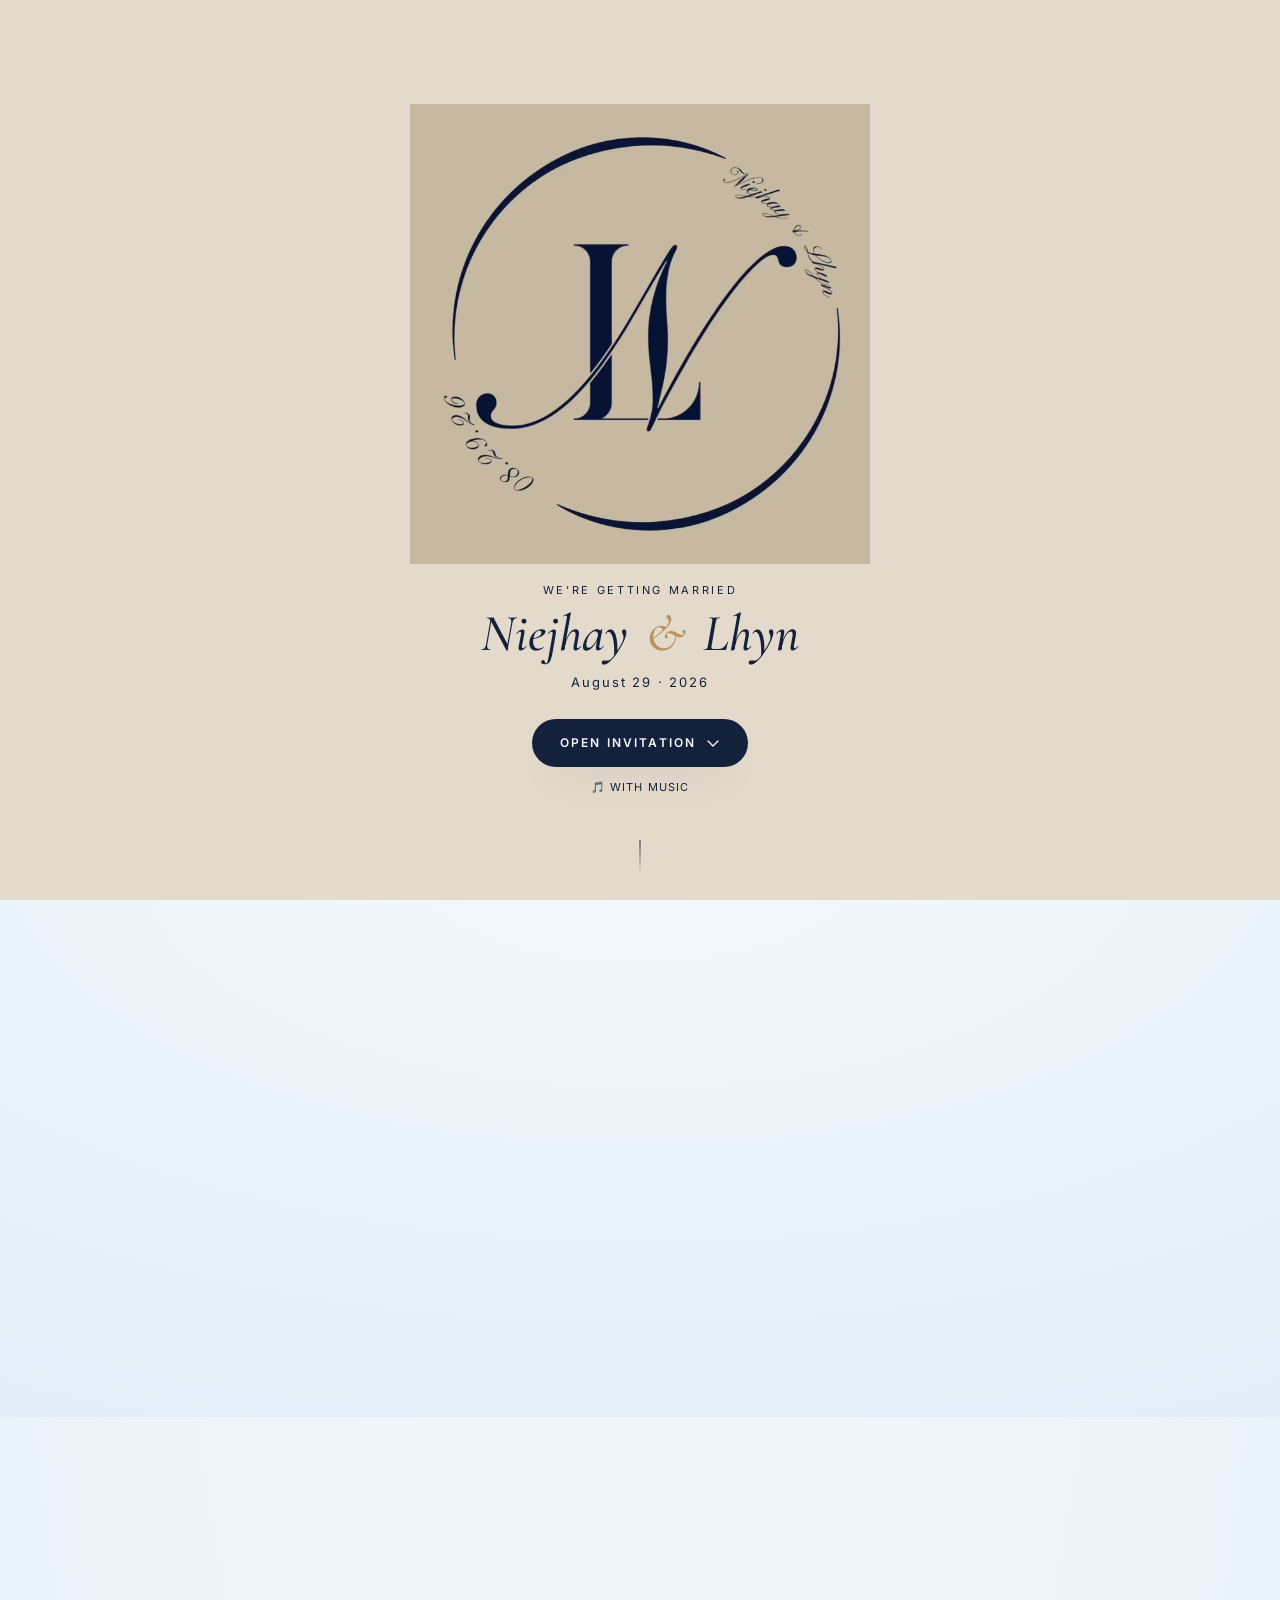
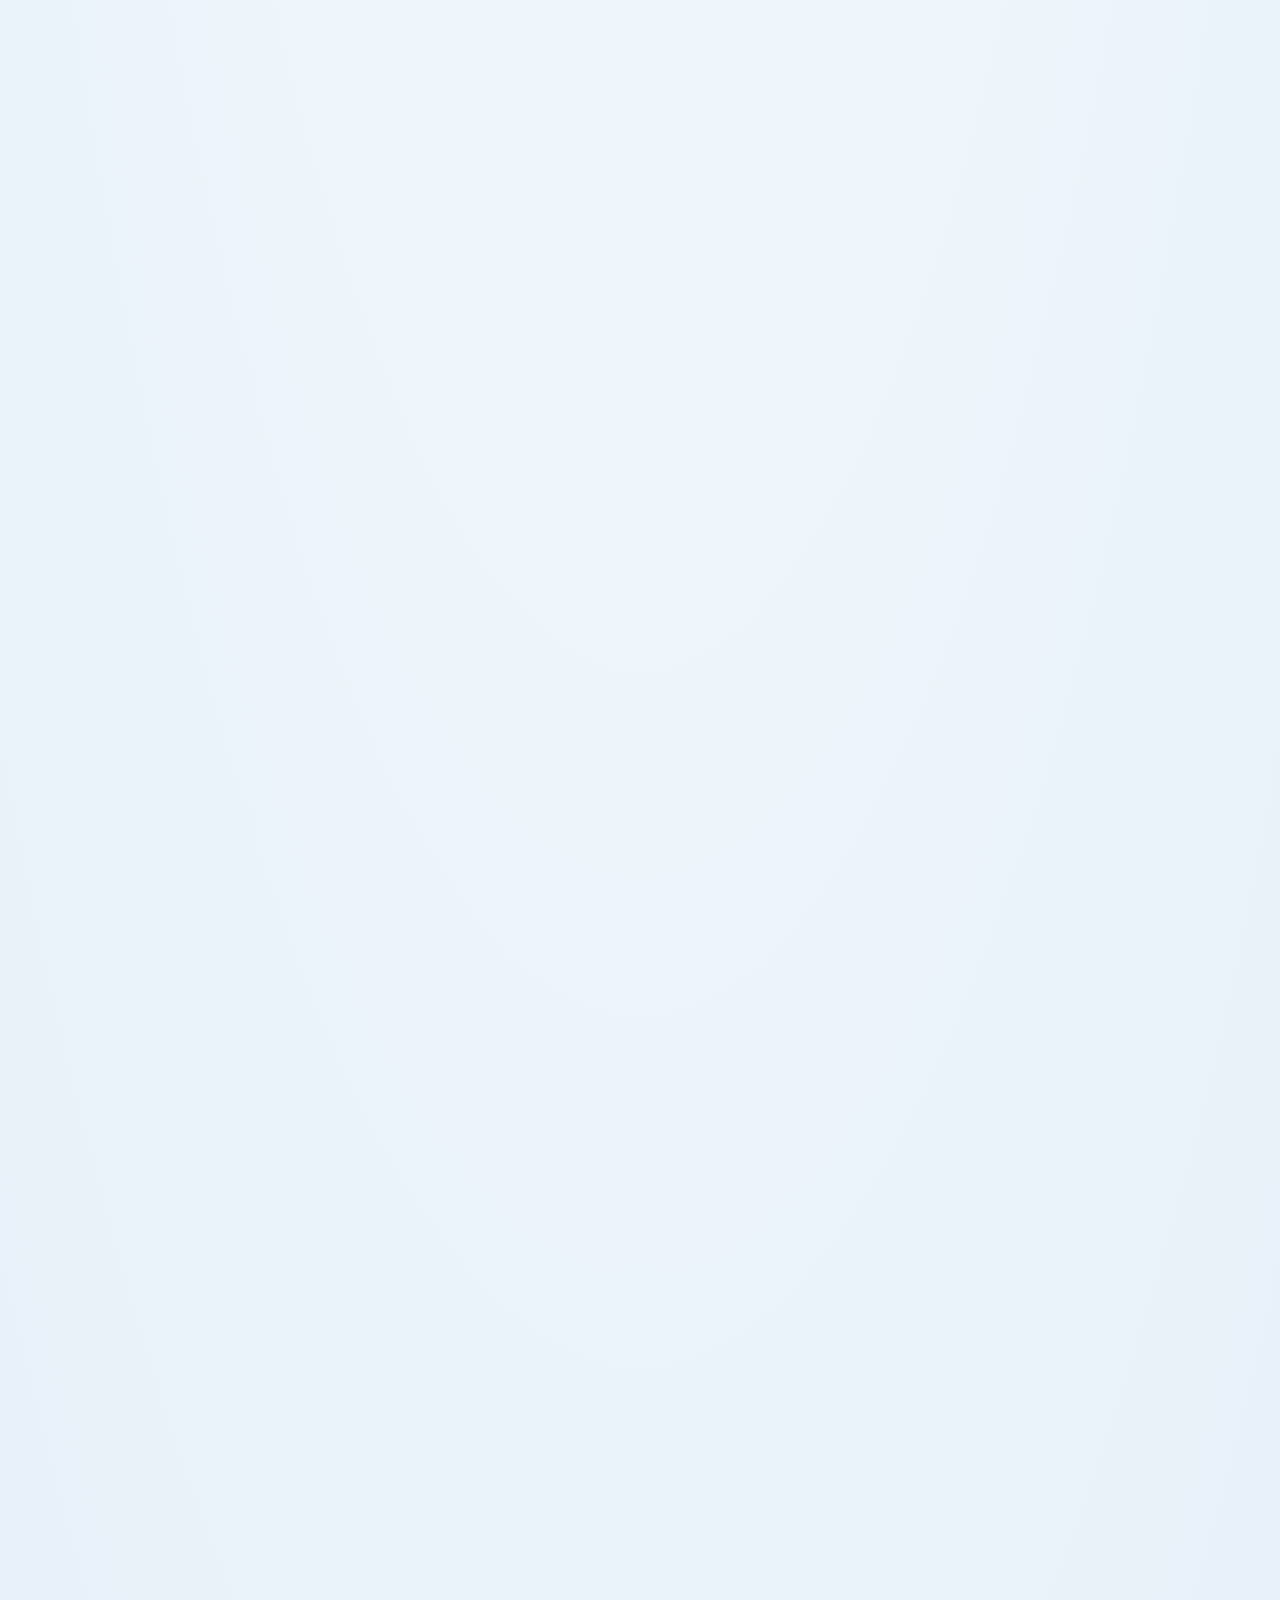
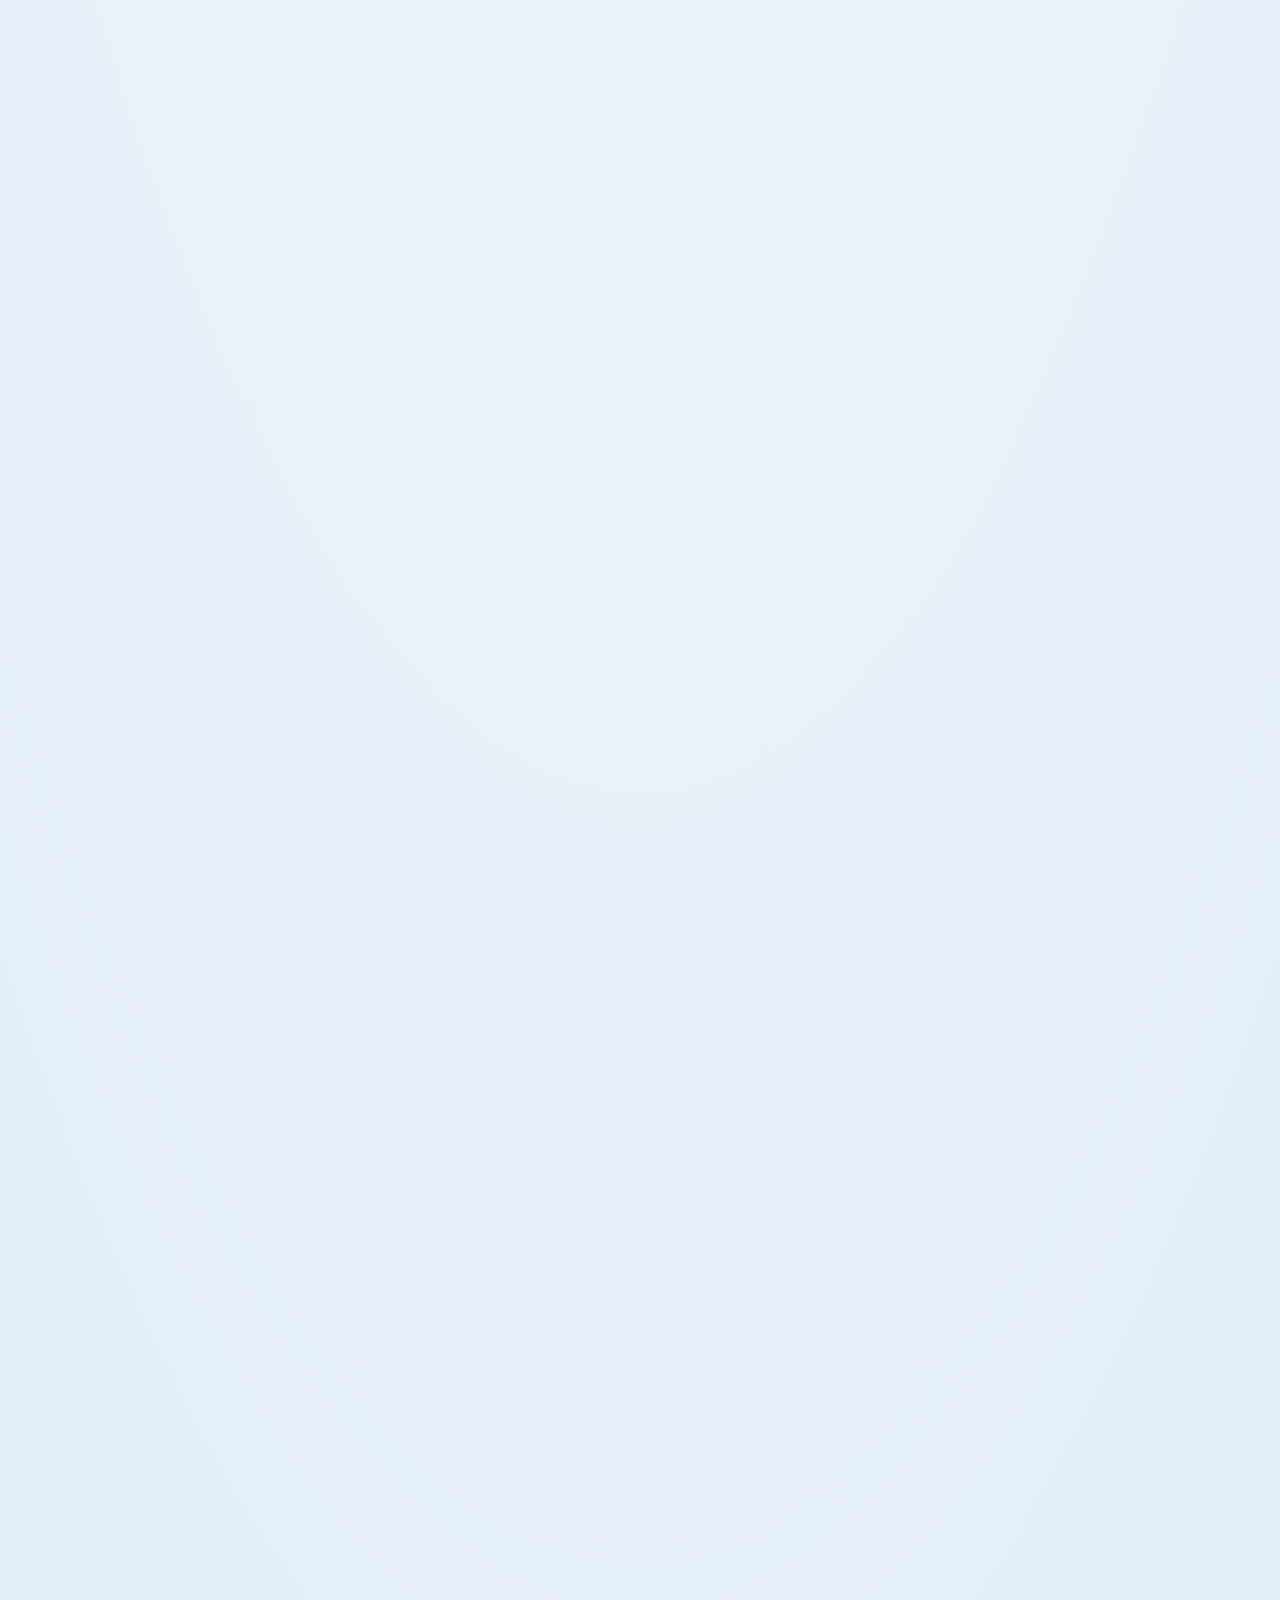
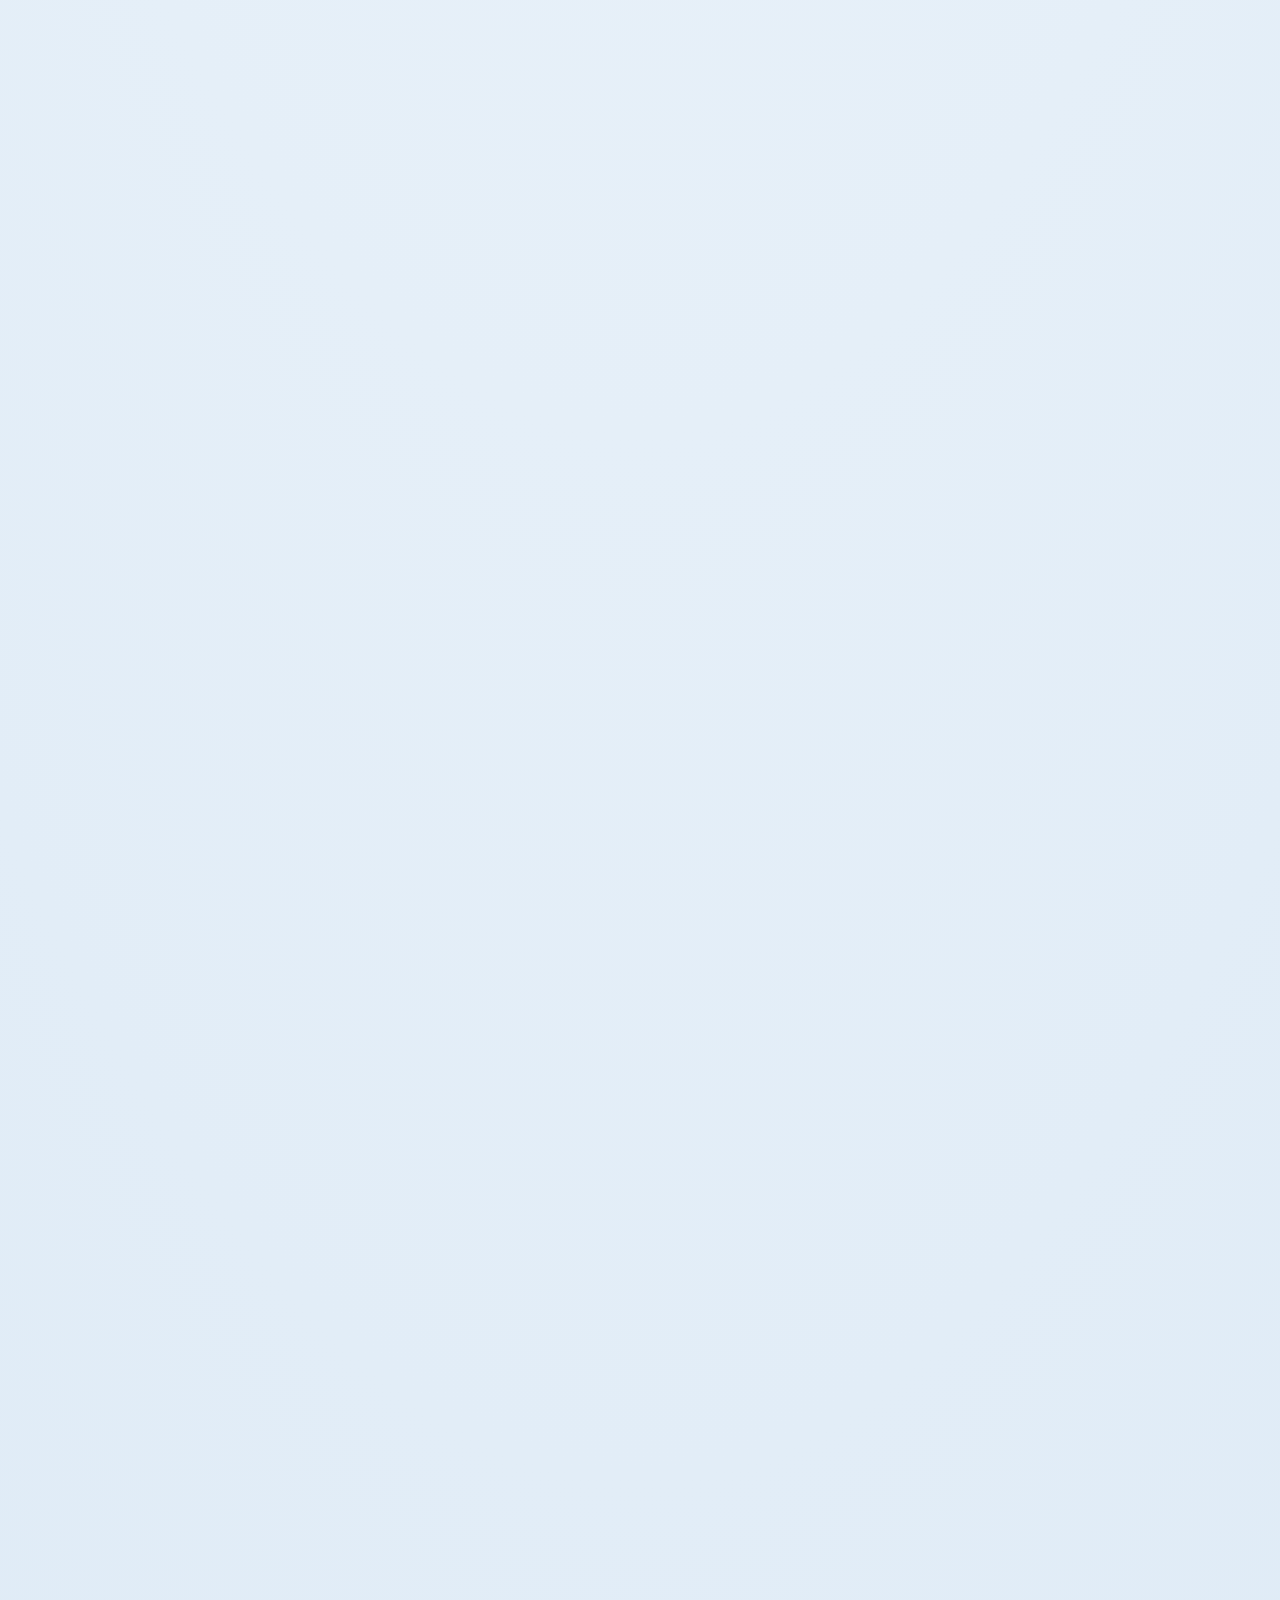
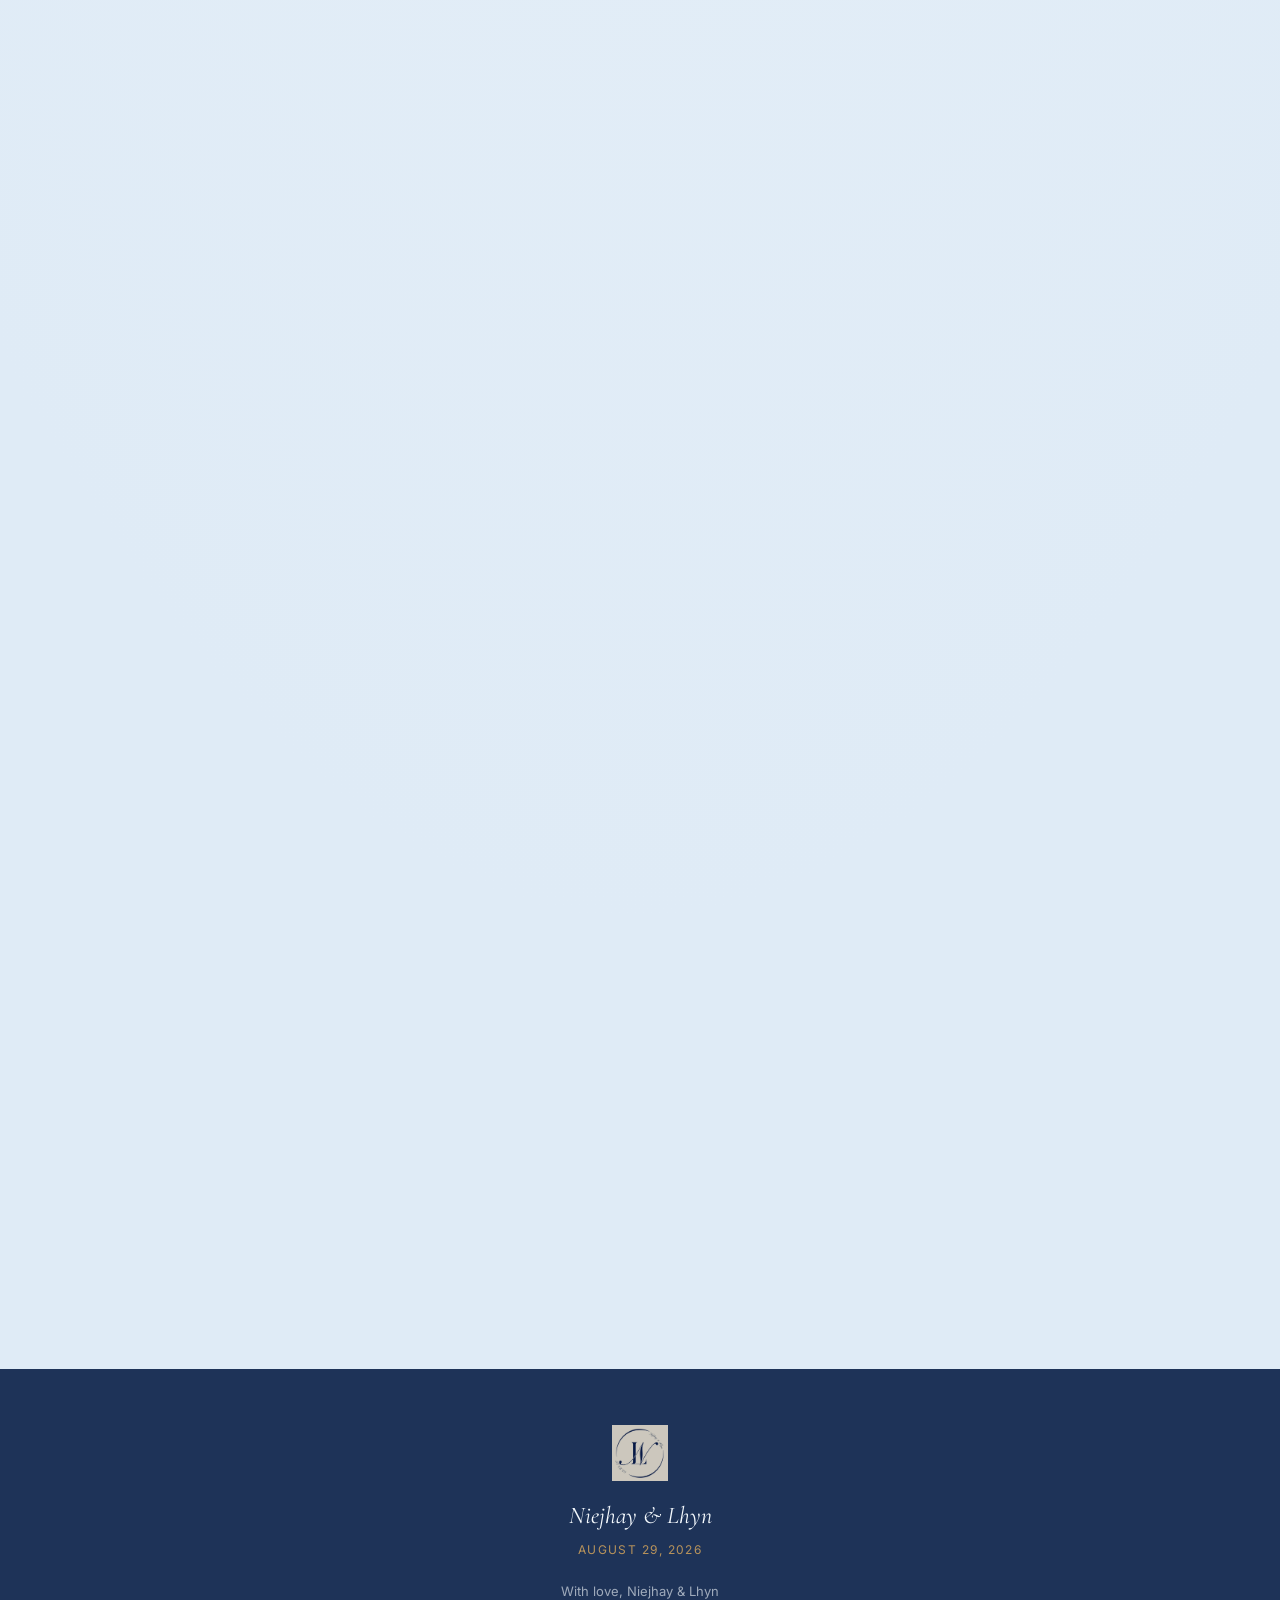
==== index.html @ d6207dbd "Update index.html" ====
<!DOCTYPE html>
<html lang="en">
<head>
<meta charset="UTF-8">
<meta name="viewport" content="width=device-width, initial-scale=1.0, viewport-fit=cover">
<title>Niejhay &amp; Lhyn | Wedding Invitation</title>
<meta name="description" content="Join Niejhay & Lhyn as they celebrate their wedding on August 29, 2026.">

<!-- Open Graph -->
<meta property="og:title" content="Niejhay & Lhyn | Wedding Invitation">
<meta property="og:description" content="Join Niejhay & Lhyn as they celebrate their wedding on August 29, 2026.">
<meta property="og:type" content="website">
<meta property="og:image" content="assets/couple-photo.jpg">
<meta name="theme-color" content="#14213D">

<link rel="preconnect" href="https://fonts.googleapis.com">
<link rel="preconnect" href="https://fonts.gstatic.com" crossorigin>
<link href="https://fonts.googleapis.com/css2?family=Cormorant+Garamond:ital,wght@0,400;0,500;0,600;1,400;1,500&family=Inter:wght@400;500;600&display=swap" rel="stylesheet">

<link rel="stylesheet" href="style.css">
</head>
<body>

<!-- ===================== SKIP LINK ===================== -->
<a class="skip-link" href="#invitation">Skip to invitation</a>

<!-- ===================== SCREEN 1 — CINEMATIC OPENING ===================== -->
<section id="opening" class="opening" aria-label="Wedding invitation opening">
  <div class="opening__stage">
    <video
      class="opening__video"
      autoplay
      muted
      loop
      playsinline
      preload="metadata"
      poster="assets/poster.jpg"
      aria-hidden="true">
      <source src="assets/wedding-video.mp4" type="video/mp4">
    </video>
  </div>

  <div class="opening__overlay">
    <p class="opening__eyebrow reveal-1">We're Getting Married</p>
    <h1 class="opening__names reveal-2">Niejhay <span class="amp">&amp;</span> Lhyn</h1>
    <p class="opening__date reveal-3">August 29 · 2026</p>

    <button id="openBtn" class="opening__btn" type="button">
      <span>Open Invitation</span>
      <svg width="14" height="14" viewBox="0 0 14 14" fill="none" aria-hidden="true"><path d="M2 5L7 10L12 5" stroke="currentColor" stroke-width="1.4" stroke-linecap="round" stroke-linejoin="round"/></svg>
    </button>
    <p class="opening__sound-note">🎵 with music</p>
  </div>

  <div class="opening__hint" aria-hidden="true">
    <span></span>
  </div>
</section>

<!-- ===================== BACKGROUND MUSIC ===================== -->
<audio id="bgMusic" loop preload="none">
  <source src="assets/background-music.mp3" type="audio/mpeg">
</audio>

<!-- ===================== MOBILE NAV ===================== -->
<header class="site-nav" id="siteNav">
  <a href="#top" class="site-nav__brand">
    <img src="assets/monogram.png" alt="" width="28" height="28">
    <span>N&nbsp;&amp;&nbsp;L</span>
  </a>

  <div class="site-nav__right">
    <button id="musicToggle" class="site-nav__music" type="button" aria-pressed="false" aria-label="Play background music">
      <svg class="icon-music-on" width="18" height="18" viewBox="0 0 24 24" fill="none" aria-hidden="true"><path d="M9 18V5l12-2v13" stroke="currentColor" stroke-width="1.6" stroke-linecap="round" stroke-linejoin="round"/><circle cx="6" cy="18" r="3" stroke="currentColor" stroke-width="1.6"/><circle cx="18" cy="16" r="3" stroke="currentColor" stroke-width="1.6"/></svg>
      <svg class="icon-music-off" width="18" height="18" viewBox="0 0 24 24" fill="none" aria-hidden="true"><path d="M9 18V5l12-2v13" stroke="currentColor" stroke-width="1.6" stroke-linecap="round" stroke-linejoin="round"/><circle cx="6" cy="18" r="3" stroke="currentColor" stroke-width="1.6"/><circle cx="18" cy="16" r="3" stroke="currentColor" stroke-width="1.6"/><line x1="3" y1="3" x2="21" y2="21" stroke="currentColor" stroke-width="1.6" stroke-linecap="round"/></svg>
    </button>

    <button id="menuBtn" class="site-nav__toggle" aria-expanded="false" aria-controls="navMenu" aria-label="Open menu">
      <span></span><span></span><span></span>
    </button>
  </div>

  <nav id="navMenu" class="site-nav__menu">
    <a href="#invitation" data-nav>Home</a>
    <a href="#story" data-nav>Our Story</a>
    <a href="#day" data-nav>The Day</a>
    <a href="#dresscode" data-nav>Attire</a>
    <a href="#gifts" data-nav>Gifts</a>
    <a href="#rsvp" data-nav>RSVP</a>
  </nav>
</header>
<div id="navScrim" class="site-nav__scrim"></div>

<main id="top">

  <!-- ===================== SCREEN 2 — INVITATION HERO ===================== -->
  <section id="invitation" class="invite">
    <div class="invite__inner reveal-on-scroll">

      <div class="invite__parents">
        <p class="invite__parents-label">With the blessing of our parents</p>
        <p class="invite__parents-names">Mr. Leonardo B. Lintag &amp; Mrs. Carmelita A. Lintag</p>
        <p class="invite__parents-names">Mr. Oscar P. Manalansan ✞ &amp; Mrs. Florencia C. Manalansan</p>
      </div>

      <div class="invite__line" style="margin-top: 40px;"> We joyfully invite you to celebrate our wedding </div>

      <div class="arc-divider" aria-hidden="true">
        <svg viewBox="0 0 200 40" preserveAspectRatio="none"><path d="M0 2 C 50 40, 150 40, 200 2" /></svg>
      </div>

      <p class="invite__date">August 29, 2026</p>
      <p class="invite__time">9:00 in the morning</p>
    </div>
  </section>

  <!-- ===================== SCREEN 3 — COUPLE PHOTO ===================== -->
  <section class="photo-section reveal-on-scroll">
    <figure class="photo-frame">
      <img src="assets/couple-photo.jpg" alt="Niejhay and Lhyn, the bride and groom, smiling together" loading="eager" width="1024" height="1025">
    </figure>
  </section>

  <!-- ===================== SCREEN 4 — COUNTDOWN ===================== -->
  <section class="countdown reveal-on-scroll" aria-label="Countdown to the wedding">
    <p class="eyebrow eyebrow--light">Counting Down to Forever</p>
    <div id="countdown" class="countdown__grid">
      <div class="countdown__cell"><span id="cd-days">00</span><small>Days</small></div>
      <div class="countdown__cell"><span id="cd-hours">00</span><small>Hours</small></div>
      <div class="countdown__cell"><span id="cd-mins">00</span><small>Minutes</small></div>
      <div class="countdown__cell"><span id="cd-secs">00</span><small>Seconds</small></div>
    </div>
    <p id="cd-today" class="countdown__today" hidden>Today is the day!</p>
  </section>

  <!-- ===================== THE DAY ===================== -->
  <section id="day" class="day reveal-on-scroll">
    <p class="eyebrow">The Day</p>
    <h2 class="section-title">Where to Be</h2>

    <div class="day__cards">
      <article class="day__card">
        <span class="day__tag">Wedding Ceremony</span>
        <p class="day__time">9 O'clock in the morning</p>
        <h3>Minor Basilica and Shrine Parish of Our Lady of the Rosary of Orani</h3>
        <p class="day__place">Orani, Bataan, Philippines</p>
        <a class="btn btn--outline" href="https://www.google.com/maps/search/?api=1&query=Minor+Basilica+and+Shrine+Parish+of+Our+Lady+of+the+Rosary+of+Orani%2C+Orani%2C+Bataan%2C+Philippines" target="_blank" rel="noopener">
          Get Directions
        </a>
      </article>

      <div class="day__connector" aria-hidden="true"><span></span></div>

      <article class="day__card">
        <span class="day__tag">Reception</span>
        <p class="day__time">Following the Ceremony</p>
        <h3>Coastal Grove Clubhouse</h3>
        <p class="day__place">Kaparangan, Orani, Bataan, Philippines</p>
        <a class="btn btn--outline" href="https://www.google.com/maps/search/?api=1&query=Clubhouse+Coastal+Grove%2C+Kaparangan%2C+Orani%2C+Bataan%2C+Philippines" target="_blank" rel="noopener">
          Get Directions
        </a>
      </article>
    </div>
  </section>

  <!-- ===================== SNAP & SHARE ===================== -->
  <section id="snapshare" class="snapshare reveal-on-scroll">
    <p class="eyebrow">Snap &amp; Share</p>
    <h2 class="section-title">Capture the Moment</h2>
    <p class="snapshare__note">Got a great shot of the celebration? Upload it straight to our shared gallery, or share it on your own feed — just tag it so we can find it too.</p>

    <p class="snapshare__hashtag">
      <span id="weddingHashtag">#NIEJHAYfoundhismamahaLHYN</span>
      <button type="button" id="copyHashtagBtn" class="btn btn--outline-dark btn--small">Copy</button>
    </p>

    <div class="snapshare__box" data-endpoint="https://script.google.com/macros/s/AKfycby-TQHyM-8qvkkJQVbPpMEMi5qSR6QJcga-lsAqC12jmJh33FX3-Oh2INZt3fzkDX3a/exec">
      <input type="file" id="snapFile" name="snapFile" accept="image/*" multiple hidden>
      <label for="snapFile" class="btn btn--outline-dark snapshare__pick">Take or Choose Photos</label>

      <div id="snapPreviewWrap" class="snapshare__preview-grid" hidden></div>

      </div class="snapshare__actions">
        <button type="button" id="snapUploadBtn" class="btn btn--gold" disabled>Upload to Our Gallery</button>
        <button type="button" id="snapShareBtn" class="btn btn--outline-dark" disabled>Share to Facebook / Instagram</button>
      </div>

      <p id="snapStatus" class="snapshare__status" role="status" aria-live="polite"></p>
      <p class="snapshare__fineprint">You can select several photos at once. Sharing opens your phone's share menu so you can post directly to Instagram, Facebook, or Messages with our hashtag pre-filled.</p>
    </div>
  </section>


  <!-- ===================== OUR STORY ===================== -->
  <section id="story" class="story reveal-on-scroll">
    <p class="eyebrow">Our Story</p>
    <h2 class="section-title">A Love Story</h2>

    <div class="story__list">
      <div class="story__item">
        <h3>Where It All Began</h3>
        <p>This story sparked from one typical, "Hello, Ma'am" in 2022 which slowly flourished into a long distance friendship until the onset of Brigada Eskwela 2023 when he asked, "Ano bang kailangan mo sa classroom?"</p>
        <p>That simple one liner unfolded a love story that thrived across miles between Niejhay and Lhyn, which led to this very special celebration of two different individuals, finding their way to becoming one.</p>
      </div>
      <div class="story__item">
        <h3>The Journey</h3>
        <p>Being miles apart from each other, Niejhay and Lhyn proved the saying "Absence makes the heart grow fonder" as they faced the days that turned into years without being physically together.</p>
        <p>Instead of holding each other's hand, they held onto phones that kept their hearts connected. They celebrated milestones, birthdays, and anniversaries through screens, comforted each other through calls, and shared their dreams through late-night conversations.</p>
        <p>There were days when distance felt heavier than usual, yet they found ways to make it feel a little smaller. Niejhay and Lhyn's love was built not on the convenience of being together, but on patience, faith, trust, understanding, and commitment to stay in love across the miles.</p>
      </div>
      <div class="story__item">
        <h3>Forever Starts Here</h3>
        <p>And after years of waiting, their journey now leads to the moment when "I miss you" turns to "I do."</p>
      </div>
    </div>
  </section>

  <!-- ===================== ENTOURAGE ===================== -->
  <section id="entourage" class="entourage reveal-on-scroll">
    <p class="eyebrow">Lintag – Manalansan Nuptials</p>
    <h2 class="section-title">Our Entourage</h2>

    <details class="entourage__details">
      <summary>View the full entourage</summary>

      <div class="entourage__cards">
        <img src="assets/entourage-1.jpg" alt="Entourage list, page 1: Officiating Priest, Principal Sponsors, Best Man, and Maid of Honor" loading="lazy" width="1429" height="2000">
        <img src="assets/entourage-2.jpg" alt="Entourage list, page 2: Secondary Sponsors, Groomsmen and Bridesmaid, Flower Girls, Ring/Coin/Bible Bearer, and Banner Bearers" loading="lazy" width="1429" height="2000">
      </div>
    </details>
  </section>

  <!-- ===================== GALLERY ===================== -->
  <section id="gallery" class="gallery reveal-on-scroll">
    <p class="eyebrow">Moments We Cherish</p>
    <h2 class="section-title">A Glimpse of Us</h2>
    <div id="galleryGrid" class="gallery__grid"></div>
  </section>

    <!-- ===================== DRESS CODE ===================== -->
  <section id="dresscode" class="dresscode reveal-on-scroll">
    <p class="eyebrow eyebrow--light">Attire</p>
    <h2 class="section-title section-title--light">Semi-Formal</h2>
    
    <figure class="dresscode__guide">
      <img src="assets/attire-guide.jpg" alt="Semi-formal attire guide: man in a light blue button-down shirt and navy trousers, woman in a floor-length navy halter gown" loading="lazy" width="1066" height="1290">
    </figure>

    <div class="dresscode__palette" aria-label="Suggested color palette">
      <span class="dresscode__swatch" style="--swatch:#172737"></span>
      <span class="dresscode__swatch" style="--swatch:#1E3152"></span>
      <span class="dresscode__swatch" style="--swatch:#31467B"></span>
      <span class="dresscode__swatch" style="--swatch:#8EB4E1"></span>
      <span class="dresscode__swatch" style="--swatch:#DAE3F4"></span>
    </div>
  </section>

  <!-- ===================== GIFT GUIDE ===================== -->
  <section id="gifts" class="gifts reveal-on-scroll">
    <p class="eyebrow">Gift</p>
    <h2 class="section-title"></h2>
    <p class="gifts__note">With all that we have, we've been truly blessed. Your presence and prayers are all that we request. But if you desire to give nonetheless, a monetary gift is one we suggest.</p>
  </section>

  <!-- ===================== RSVP ===================== -->
  <section id="rsvp" class="rsvp reveal-on-scroll">
    <p class="eyebrow eyebrow--light">RSVP</p>
    <h2 class="section-title section-title--light">Join Our Celebration</h2>
    <p class="rsvp__note">We would be honored to celebrate this special day with you. Kindly respond on or before <strong>August 20, 2026</strong>.</p>

    <form id="rsvpForm" class="rsvp__form" data-endpoint="https://script.google.com/macros/s/AKfycby-TQHyM-8qvkkJQVbPpMEMi5qSR6QJcga-lsAqC12jmJh33FX3-Oh2INZt3fzkDX3a/exec">
      <input type="hidden" name="formType" value="rsvp">

      <label for="rsvpName">Full Name</label>
      <input type="text" id="rsvpName" name="rsvpName" autocomplete="name" required>

      <fieldset class="rsvp__field">
        <legend>Will you be attending?</legend>
        <label class="rsvp__radio">
          <input type="radio" name="rsvpAttending" value="Joyfully Accepts" required>
          <span>Joyfully accepts</span>
        </label>
        <label class="rsvp__radio">
          <input type="radio" name="rsvpAttending" value="Regretfully Declines" required>
          <span>Regretfully declines</span>
        </label>
      </fieldset>

      <label for="rsvpGuests">Number of Guests (including yourself)</label>
      <input type="number" id="rsvpGuests" name="rsvpGuests" min="0" max="10" step="1" value="1" inputmode="numeric">

      <label for="rsvpContact">Email or Mobile Number</label>
      <input type="text" id="rsvpContact" name="rsvpContact" autocomplete="email" placeholder="So we can reach you if needed">

      <label for="rsvpMessage">Message for the Couple (optional)</label>
      <textarea id="rsvpMessage" name="rsvpMessage" rows="3"></textarea>

      <button type="submit" class="btn btn--gold">Send RSVP</button>
      <p id="rsvpStatus" class="rsvp__status" role="status" aria-live="polite"></p>
    </form>
  </section>


</main>

<!-- ===================== FOOTER ===================== -->
<footer class="site-footer">
  <img src="assets/monogram.png" alt="" width="56" height="56" class="site-footer__mark">
  <p class="site-footer__names">Niejhay &amp; Lhyn</p>
  <p class="site-footer__date">August 29, 2026</p>
  <p class="site-footer__sign">With love, Niejhay &amp; Lhyn</p>
</footer>

<!-- ===================== BOTTOM ACTION BAR ===================== -->
<nav class="action-bar" aria-label="Quick actions">
  <a href="#rsvp" class="action-bar__btn action-bar__btn--fill">RSVP</a>
  <a href="#day" class="action-bar__btn">Directions</a>
</nav>

<!-- ===================== PHOTO LIGHTBOX ===================== -->
<div id="lightbox" class="lightbox" hidden>
  <button id="lightboxClose" class="lightbox__close" type="button" aria-label="Close photo">
    <svg width="18" height="18" viewBox="0 0 18 18" fill="none" aria-hidden="true"><path d="M2 2L16 16M16 2L2 16" stroke="currentColor" stroke-width="1.6" stroke-linecap="round"/></svg>
  </button>
  <img id="lightboxImg" src="" alt="">
</div>

<script src="script.js"></script>
</body>
</html>
---- style.css ----
/* =========================================================
   Niejhay & Lhyn — Wedding Invitation
   Mobile-first stylesheet
   ========================================================= */

:root{
  /* ---- Color tokens ---- */
  --ink:        #14213D;   /* deep midnight navy — structure, headings */
  --ink-2:      #1E3358;   /* slightly lighter navy — buttons, accents */
  --paper:      #F4F9FD;   /* soft powder-blue page background, echoes the invitation card watercolor */
  --paper-wash: #DFEBF6;   /* deeper edge tone for the same watercolor gradient */
  --sand:       #DCE9F6;   /* soft powder blue — alternating section tint */
  --gold:       #B8935B;   /* muted champagne accent */
  --charcoal:   #2A2A28;   /* body text */
  --rule:       rgba(20,33,61,0.16);
  --paper-90:   rgba(244,249,253,0.92);

  /* ---- Type ---- */
  --serif: "Cormorant Garamond", "Times New Roman", serif;
  --sans:  "Inter", -apple-system, BlinkMacSystemFont, "Segoe UI", sans-serif;

  /* ---- Spacing ---- */
  --pad: 22px;
  --section-y: 76px;

  --radius: 2px;
  --shadow-soft: 0 18px 40px -22px rgba(20,33,61,0.35);
}

@media (min-width: 480px){
  :root{ --pad: 28px; }
}
@media (min-width: 768px){
  :root{ --pad: 40px; --section-y: 108px; }
}

*, *::before, *::after{ box-sizing: border-box; }

html{
  scroll-behavior: smooth;
  -webkit-text-size-adjust: 100%;
}
@media (prefers-reduced-motion: reduce){
  html{ scroll-behavior: auto; }
}

body{
  margin: 0;
  background: radial-gradient(130% 90% at 50% 0%, var(--paper) 0%, var(--paper-wash) 100%);
  color: var(--charcoal);
  font-family: var(--sans);
  font-size: 16px;
  line-height: 1.6;
  overflow-x: hidden;
  -webkit-font-smoothing: antialiased;
}

img{ max-width: 100%; display: block; }

a{ color: inherit; text-decoration: none; }

.skip-link{
  position: absolute;
  left: -999px;
  top: 0;
  background: var(--ink);
  color: #fff;
  padding: 12px 18px;
  z-index: 999;
}
.skip-link:focus{ left: 12px; top: 12px; }

:focus-visible{
  outline: 2px solid var(--gold);
  outline-offset: 3px;
}

.eyebrow{
  font-family: var(--sans);
  font-size: 12px;
  letter-spacing: 0.22em;
  text-transform: uppercase;
  color: var(--gold);
  font-weight: 600;
  margin: 0 0 10px;
  text-align: center;
}
.eyebrow--light{ color: var(--gold); }

.section-title{
  font-family: var(--serif);
  font-weight: 500;
  font-size: clamp(28px, 7vw, 38px);
  color: var(--ink);
  text-align: center;
  margin: 0 0 30px;
}
.section-title--light{ color: var(--paper); }

.arc-divider{
  width: 120px;
  margin: 22px auto;
  color: var(--gold);
  opacity: 0.8;
}
.arc-divider svg{ width: 100%; height: 20px; display: block; }
.arc-divider path{ fill: none; stroke: currentColor; stroke-width: 1.4; }

/* =========================================================
   Buttons
   ========================================================= */
.btn{
  display: inline-flex;
  align-items: center;
  justify-content: center;
  min-height: 48px;
  padding: 0 26px;
  font-family: var(--sans);
  font-size: 13px;
  font-weight: 600;
  letter-spacing: 0.12em;
  text-transform: uppercase;
  border-radius: var(--radius);
  border: 1px solid transparent;
  cursor: pointer;
  transition: transform 0.25s ease, background-color 0.25s ease, color 0.25s ease, border-color .25s ease;
}
.btn:active{ transform: scale(0.98); }

.btn--outline{
  border-color: var(--ink);
  color: var(--ink);
  background: transparent;
}
.btn--outline:hover{ background: var(--ink); color: #fff; }

.btn--outline-dark{
  border-color: var(--ink);
  color: var(--ink);
  background: transparent;
  width: 100%;
}
.btn--outline-dark:hover{ background: var(--ink); color: #fff; }

.btn--gold{
  background: var(--gold);
  color: #fff;
  border-color: var(--gold);
  padding: 0 40px;
  font-size: 14px;
}
.btn--gold:hover{ background: #A47F49; }

/* =========================================================
   Reveal-on-scroll (respects reduced motion)
   ========================================================= */
.reveal-on-scroll{
  opacity: 0;
  transform: translateY(18px);
  transition: opacity 0.9s ease, transform 0.9s ease;
}
.reveal-on-scroll.is-visible{
  opacity: 1;
  transform: translateY(0);
}
@media (prefers-reduced-motion: reduce){
  .reveal-on-scroll{ opacity: 1; transform: none; transition: none; }
}

.reveal-1,.reveal-2,.reveal-3,.reveal-4{
  opacity: 0;
  transform: translateY(14px);
  animation: revealUp 0.9s ease forwards;
}
.reveal-1{ animation-delay: 0.3s; }
.reveal-2{ animation-delay: 0.55s; }
.reveal-3{ animation-delay: 0.8s; }
.reveal-4{ animation-delay: 1.05s; }
@keyframes revealUp{
  to{ opacity: 1; transform: translateY(0); }
}
@media (prefers-reduced-motion: reduce){
  .reveal-1,.reveal-2,.reveal-3,.reveal-4{ animation: none; opacity: 1; transform: none; }
}

/* =========================================================
   SCREEN 1 — Opening
   ========================================================= */
.opening{
  position: relative;
  height: 100svh;
  min-height: 560px;
  width: 100%;
  background: #E3DACB; /* matches the monogram film backdrop exactly */
  display: flex;
  flex-direction: column;
  align-items: center;
  justify-content: center;
  gap: clamp(6px, 2vh, 18px);
  padding: 18px 24px;
  overflow: hidden;
}

.opening__stage{
  flex: 0 1 auto;
  display: flex;
  align-items: center;
  justify-content: center;
  width: min(92vw, 62svh, 560px);
  aspect-ratio: 1 / 1;
  overflow: hidden;
}

.opening__video{
  width: 100%;
  height: 100%;
  object-fit: cover;
  /* The monogram graphic itself sits ~3% left of true-center inside the
     source video frame; shifting object-position compensates so it reads
     as centered inside the square stage. Re-tune this if the video file
     is ever replaced. */
  object-position: 42% center;
  mix-blend-mode: multiply;
}

.opening__overlay{
  position: relative;
  z-index: 2;
  text-align: center;
  pointer-events: none;
  flex: 0 0 auto;
}
.opening__overlay > *{ pointer-events: auto; }

.opening__eyebrow{
  font-family: var(--sans);
  font-size: 11px;
  letter-spacing: 0.24em;
  text-transform: uppercase;
  color: var(--ink);
  opacity: 0.75;
  margin: 0 0 8px;
}

.opening__names{
  font-family: var(--serif);
  font-style: italic;
  font-weight: 500;
  font-size: clamp(34px, 11vw, 52px);
  color: var(--ink);
  margin: 0;
  line-height: 1.05;
}
.opening__names .amp{ color: var(--gold); padding: 0 6px; }

.opening__date{
  margin: 10px 0 26px;
  font-family: var(--sans);
  font-size: 13px;
  letter-spacing: 0.14em;
  color: var(--ink);
  opacity: 0.8;
}

.opening__btn{
  display: inline-flex;
  align-items: center;
  gap: 10px;
  min-height: 48px;
  padding: 0 28px;
  background: var(--ink);
  color: var(--paper);
  border: none;
  border-radius: 999px;
  font-family: var(--sans);
  font-size: 12px;
  font-weight: 600;
  letter-spacing: 0.18em;
  text-transform: uppercase;
  cursor: pointer;
  box-shadow: var(--shadow-soft);
  opacity: 0;
  transform: translateY(14px);
  animation:
    revealUp 0.9s ease 1.05s forwards,
    pulseBtn 2.6s ease-in-out 2s infinite;
}
.opening__btn svg{ transition: transform 0.3s ease; }
.opening__btn:hover svg{ transform: translateY(2px); }

.opening__sound-note{
  margin: 12px 0 0;
  font-size: 11px;
  letter-spacing: 0.1em;
  text-transform: uppercase;
  color: var(--ink);
  opacity: 0;
  animation: revealUp 0.9s ease 1.25s forwards;
}
@media (prefers-reduced-motion: reduce){
  .opening__sound-note{ animation: none; opacity: 0.7; }
}

@keyframes pulseBtn{
  0%, 100%{ box-shadow: 0 0 0 0 rgba(20,33,61,0.18); }
  50%{ box-shadow: 0 0 0 10px rgba(20,33,61,0); }
}
@media (prefers-reduced-motion: reduce){
  .opening__btn{ animation: none; opacity: 1; transform: none; }
}

@media (max-height: 700px){
  .opening__stage{ width: min(70vw, 48svh, 320px); }
  .opening__date{ margin: 6px 0 18px; }
}

.opening__hint{
  position: absolute;
  bottom: 26px;
  left: 50%;
  transform: translateX(-50%);
  z-index: 2;
}
.opening__hint span{
  display: block;
  width: 1px;
  height: 34px;
  background: linear-gradient(var(--ink), transparent);
  animation: hintMove 1.8s ease-in-out infinite;
}
@keyframes hintMove{
  0%{ opacity: 0; transform: translateY(-6px); }
  50%{ opacity: 1; }
  100%{ opacity: 0; transform: translateY(10px); }
}
@media (prefers-reduced-motion: reduce){
  .opening__hint{ display: none; }
}

/* =========================================================
   NAV
   ========================================================= */
.site-nav{
  position: fixed;
  top: 0; left: 0; right: 0;
  z-index: 60;
  display: flex;
  align-items: center;
  justify-content: space-between;
  padding: 14px var(--pad);
  background: var(--paper-90);
  backdrop-filter: blur(8px);
  border-bottom: 1px solid transparent;
  transition: border-color 0.3s ease, box-shadow 0.3s ease;
  transform: translateY(-100%);
  transition: transform 0.4s ease, border-color 0.3s ease;
}
.site-nav.is-shown{ transform: translateY(0); }
.site-nav.is-scrolled{ border-color: var(--rule); box-shadow: 0 6px 24px -18px rgba(0,0,0,0.3); }

.site-nav__brand{
  display: flex;
  align-items: center;
  gap: 8px;
  font-family: var(--serif);
  font-size: 15px;
  letter-spacing: 0.06em;
  color: var(--ink);
}
.site-nav__brand img{ width: 26px; height: 26px; object-fit: contain; }

.site-nav__right{
  display: flex;
  align-items: center;
  gap: 2px;
}

.site-nav__music{
  width: 40px;
  height: 40px;
  display: flex;
  align-items: center;
  justify-content: center;
  background: none;
  border: none;
  color: var(--ink);
  cursor: pointer;
}
.site-nav__music .icon-music-on{ display: none; }
.site-nav__music[aria-pressed="true"] .icon-music-on{ display: block; }
.site-nav__music[aria-pressed="true"] .icon-music-off{ display: none; }

.site-nav__toggle{
  width: 44px;
  height: 44px;
  display: flex;
  flex-direction: column;
  align-items: center;
  justify-content: center;
  gap: 5px;
  background: none;
  border: none;
  cursor: pointer;
}
.site-nav__toggle span{
  width: 20px;
  height: 1.4px;
  background: var(--ink);
  transition: transform 0.3s ease, opacity 0.3s ease;
}
.site-nav__toggle[aria-expanded="true"] span:nth-child(1){ transform: translateY(6.4px) rotate(45deg); }
.site-nav__toggle[aria-expanded="true"] span:nth-child(2){ opacity: 0; }
.site-nav__toggle[aria-expanded="true"] span:nth-child(3){ transform: translateY(-6.4px) rotate(-45deg); }

.site-nav__menu{
  position: fixed;
  top: 0;
  right: 0;
  height: 100svh;
  width: min(78vw, 320px);
  background: var(--ink);
  display: flex;
  flex-direction: column;
  gap: 4px;
  padding: 100px 32px 32px;
  transform: translateX(100%);
  transition: transform 0.4s cubic-bezier(.4,0,.2,1);
  z-index: 61;
}
.site-nav__menu.is-open{ transform: translateX(0); }

.site-nav__menu a{
  font-family: var(--serif);
  font-size: 22px;
  color: var(--paper);
  padding: 14px 0;
  border-bottom: 1px solid rgba(250,247,241,0.12);
  min-height: 44px;
  display: flex;
  align-items: center;
}

.site-nav__scrim{
  position: fixed;
  inset: 0;
  background: rgba(20,33,61,0.4);
  z-index: 59;
  opacity: 0;
  pointer-events: none;
  transition: opacity 0.3s ease;
}
.site-nav__scrim.is-open{ opacity: 1; pointer-events: auto; }

/* =========================================================
   INVITATION HERO
   ========================================================= */
.invite{
  padding: calc(var(--section-y) + 20px) var(--pad) var(--section-y);
  background: radial-gradient(120% 140% at 50% -10%, var(--paper) 0%, var(--paper-wash) 100%);
  text-align: center;
}
.invite__inner{ max-width: 560px; margin: 0 auto; }

.invite__names{
  display: flex;
  flex-direction: column;
  align-items: center;
  gap: 4px;
  margin: 6px 0 20px;
}
.invite__names h2{
  font-family: var(--serif);
  font-weight: 500;
  font-size: clamp(30px, 8.5vw, 44px);
  color: var(--ink);
  margin: 0;
  line-height: 1.15;
}
.invite__amp{
  font-family: var(--serif);
  font-style: italic;
  font-size: 22px;
  color: var(--gold);
  margin: 2px 0;
}

.invite__line{
  font-family: var(--serif);
  font-style: italic;
  font-size: 19px;
  color: var(--charcoal);
  margin: 0;
}

.invite__parents{
  margin: 20px 0 0;
}
.invite__parents-label{
  font-family: var(--sans);
  font-size: 11px;
  letter-spacing: 0.16em;
  text-transform: uppercase;
  color: var(--gold);
  margin: 0 0 8px;
}
.invite__parents-names{
  font-family: var(--serif);
  font-size: 15px;
  color: var(--charcoal);
  margin: 0 0 4px;
  line-height: 1.5;
}
.invite__parents-names:last-child{ margin-bottom: 0; }

.invite__date{
  font-family: var(--sans);
  font-size: 17px;
  font-weight: 600;
  letter-spacing: 0.08em;
  color: var(--ink);
  margin: 0 0 4px;
}
.invite__time{
  font-family: var(--sans);
  font-size: 13px;
  letter-spacing: 0.1em;
  text-transform: uppercase;
  color: var(--gold);
  margin: 0;
}

/* =========================================================
   COUPLE PHOTO
   ========================================================= */
.photo-section{
  padding: 0 var(--pad) var(--section-y);
  background: radial-gradient(120% 140% at 50% 110%, var(--paper) 0%, var(--paper-wash) 100%);
  display: flex;
  justify-content: center;
}
.photo-frame{
  margin: 0;
  width: 100%;
  max-width: 420px;
  border-radius: var(--radius);
  overflow: hidden;
  box-shadow: var(--shadow-soft);
  border: 1px solid var(--rule);
}
.photo-frame img{ width: 100%; height: auto; aspect-ratio: 1/1; object-fit: cover; }

/* =========================================================
   COUNTDOWN
   ========================================================= */
.countdown{
  background: var(--ink);
  padding: var(--section-y) var(--pad);
  text-align: center;
}
.countdown__grid{
  display: grid;
  grid-template-columns: repeat(4, 1fr);
  gap: 10px;
  max-width: 420px;
  margin: 0 auto;
}
.countdown__cell{
  background: rgba(250,247,241,0.06);
  border: 1px solid rgba(250,247,241,0.14);
  border-radius: var(--radius);
  padding: 16px 4px;
}
.countdown__cell span{
  display: block;
  font-family: var(--serif);
  font-size: clamp(26px, 7vw, 34px);
  color: var(--paper);
  font-weight: 500;
  line-height: 1;
}
.countdown__cell small{
  display: block;
  margin-top: 6px;
  font-size: 10px;
  letter-spacing: 0.14em;
  text-transform: uppercase;
  color: var(--gold);
}
.countdown__today{
  margin-top: 22px;
  font-family: var(--serif);
  font-style: italic;
  font-size: 22px;
  color: var(--gold);
}

/* =========================================================
   THE DAY
   ========================================================= */
.day{
  padding: var(--section-y) var(--pad);
  background: radial-gradient(120% 140% at 50% -10%, var(--paper) 0%, var(--paper-wash) 100%);
}
.day__cards{
  max-width: 480px;
  margin: 0 auto;
  display: flex;
  flex-direction: column;
}
.day__card{
  text-align: center;
  border: 1px solid var(--rule);
  border-radius: var(--radius);
  padding: 32px 24px;
  background: #fff;
}
.day__tag{
  display: inline-block;
  font-size: 11px;
  letter-spacing: 0.18em;
  text-transform: uppercase;
  color: var(--gold);
  font-weight: 700;
  margin-bottom: 10px;
}
.day__time{
  font-family: var(--serif);
  font-size: 22px;
  color: var(--ink);
  margin: 0 0 12px;
}
.day__card h3{
  font-family: var(--serif);
  font-weight: 500;
  font-size: 20px;
  color: var(--ink);
  margin: 0 0 8px;
  line-height: 1.3;
}
.day__place{
  font-size: 14px;
  color: var(--charcoal);
  opacity: 0.75;
  margin: 0 0 22px;
}

.day__connector{
  display: flex;
  justify-content: center;
  padding: 14px 0;
}
.day__connector span{
  width: 1px;
  height: 34px;
  background: var(--rule);
}

.timeline{
  list-style: none;
  margin: 56px auto 0;
  padding: 0;
  max-width: 380px;
  border-left: 1px solid var(--rule);
}
.timeline li{
  position: relative;
  padding: 0 0 26px 24px;
}
.timeline li::before{
  content: "";
  position: absolute;
  left: -4.5px;
  top: 4px;
  width: 8px;
  height: 8px;
  border-radius: 50%;
  background: var(--gold);
}
.timeline li:last-child{ padding-bottom: 0; }
.timeline__time{
  display: block;
  font-family: var(--sans);
  font-weight: 600;
  font-size: 13px;
  color: var(--ink);
}
.timeline__label{
  display: block;
  font-family: var(--serif);
  font-size: 18px;
  color: var(--charcoal);
}

/* =========================================================
   SNAP & SHARE
   ========================================================= */
.snapshare{
  padding: var(--section-y) var(--pad);
  background: radial-gradient(120% 140% at 50% -10%, var(--paper) 0%, var(--paper-wash) 100%);
  text-align: center;
}
.snapshare__note{
  max-width: 420px;
  margin: 0 auto;
  font-size: 15px;
  color: var(--charcoal);
  opacity: 0.85;
}
.snapshare__hashtag{
  display: flex;
  align-items: center;
  justify-content: center;
  gap: 10px;
  margin: 20px 0 32px;
  flex-wrap: wrap;
}
.snapshare__hashtag span{
  font-family: var(--serif);
  font-style: italic;
  font-size: 18px;
  color: var(--ink);
}
.btn--small{
  min-height: 34px;
  padding: 0 16px;
  font-size: 11px;
}

.snapshare__box{
  max-width: 380px;
  margin: 0 auto;
  display: flex;
  flex-direction: column;
  align-items: center;
  gap: 14px;
}
.snapshare__pick{ width: 100%; }

.snapshare__preview-grid{
  width: 100%;
  display: grid;
  grid-template-columns: repeat(3, 1fr);
  gap: 8px;
}
.snapshare__thumb{
  position: relative;
  border-radius: 8px;
  overflow: hidden;
  box-shadow: var(--shadow-soft);
}
.snapshare__thumb img{
  display: block;
  width: 100%;
  aspect-ratio: 1/1;
  object-fit: cover;
}
.snapshare__thumb-remove{
  position: absolute;
  top: 4px;
  right: 4px;
  width: 22px;
  height: 22px;
  display: flex;
  align-items: center;
  justify-content: center;
  background: rgba(20,33,61,0.75);
  color: #fff;
  border: none;
  border-radius: 50%;
  font-size: 14px;
  line-height: 1;
  cursor: pointer;
}

.snapshare__actions{
  width: 100%;
  display: flex;
  flex-direction: column;
  gap: 10px;
}
.snapshare__actions .btn:disabled{
  opacity: 0.45;
  cursor: not-allowed;
}
.snapshare__actions .btn--outline-dark{ width: 100%; }

.snapshare__status{
  min-height: 20px;
  font-size: 13px;
  color: var(--gold);
  margin: 0;
}
.snapshare__fineprint{
  font-size: 12px;
  color: var(--charcoal);
  opacity: 0.6;
  max-width: 340px;
  margin: 0;
}

/* =========================================================
   DRESS CODE
   ========================================================= */
.dresscode{
  background: var(--ink-2);
  padding: var(--section-y) var(--pad);
  text-align: center;
}
.dresscode__note{
  max-width: 380px;
  margin: 0 auto;
  color: var(--paper);
  opacity: 0.85;
  font-size: 15px;
}
.dresscode__guide{
  max-width: 280px;
  margin: 32px auto 0;
}
.dresscode__guide img{
  width: 100%;
  height: auto;
  border-radius: var(--radius);
  box-shadow: var(--shadow-soft);
  background: #fff;
}
.dresscode__palette{
  display: flex;
  justify-content: center;
  gap: 10px;
  margin: 22px auto 0;
}
.dresscode__swatch{
  width: 34px;
  height: 34px;
  border-radius: 50%;
  background: var(--swatch);
  border: 2px solid rgba(250,247,241,0.5);
  box-shadow: var(--shadow-soft);
}

/* =========================================================
   GIFT GUIDE
   ========================================================= */
.gifts{
  padding: var(--section-y) var(--pad);
  background: radial-gradient(120% 140% at 50% -10%, var(--paper) 0%, var(--paper-wash) 100%);
  text-align: center;
}
.gifts__note{
  max-width: 400px;
  margin: 0 auto;
  font-size: 15px;
  line-height: 1.7;
  color: var(--charcoal);
  opacity: 0.85;
}

/* =========================================================
   OUR STORY
   ========================================================= */
.story{
  padding: var(--section-y) var(--pad);
  background: radial-gradient(120% 140% at 50% -10%, var(--paper) 0%, var(--paper-wash) 100%);
}
.story__list{
  max-width: 480px;
  margin: 0 auto;
  display: flex;
  flex-direction: column;
  gap: 30px;
}
.story__item{
  text-align: center;
  padding-bottom: 30px;
  border-bottom: 1px solid var(--rule);
}
.story__item:last-child{ border-bottom: none; padding-bottom: 0; }
.story__item h3{
  font-family: var(--serif);
  font-weight: 500;
  font-size: 22px;
  color: var(--ink);
  margin: 0 0 8px;
}
.story__item p{
  margin: 0;
  font-size: 14.5px;
  line-height: 1.7;
  color: var(--charcoal);
  opacity: 0.7;
}
.story__item p + p{ margin-top: 14px; }

/* =========================================================
   ENTOURAGE
   ========================================================= */
.entourage{
  padding: var(--section-y) var(--pad);
  background: var(--sand);
}
.entourage__details{
  max-width: 560px;
  margin: 0 auto;
}
.entourage__details summary{
  cursor: pointer;
  list-style: none;
  text-align: center;
  min-height: 48px;
  display: flex;
  align-items: center;
  justify-content: center;
  border: 1px solid var(--ink);
  border-radius: var(--radius);
  font-size: 13px;
  font-weight: 600;
  letter-spacing: 0.1em;
  text-transform: uppercase;
  color: var(--ink);
  padding: 0 20px;
}
.entourage__details summary::-webkit-details-marker{ display:none; }
.entourage__details[open] summary{ margin-bottom: 30px; background: var(--ink); color: var(--paper); }

.entourage__group{
  text-align: center;
  padding: 18px 0;
  border-bottom: 1px solid var(--rule);
}
.entourage__group:last-child{ border-bottom: none; }
.entourage__group h3{
  font-family: var(--sans);
  font-size: 11px;
  letter-spacing: 0.16em;
  text-transform: uppercase;
  color: var(--gold);
  margin: 0 0 8px;
}
.entourage__group p{
  margin: 0;
  font-size: 14.5px;
  line-height: 1.7;
  color: var(--charcoal);
}

.entourage__cards{
  display: flex;
  flex-direction: column;
  gap: 18px;
}
.entourage__cards img{
  display: block;
  width: 100%;
  height: auto;
  border-radius: var(--radius);
  box-shadow: var(--shadow-soft);
}

/* =========================================================
   GALLERY
   ========================================================= */
.gallery{
  padding: var(--section-y) var(--pad);
  background: radial-gradient(120% 140% at 50% -10%, var(--paper) 0%, var(--paper-wash) 100%);
  text-align: center;
}
.gallery__grid{
  display: grid;
  grid-template-columns: repeat(2, 1fr);
  gap: 10px;
  max-width: 560px;
  margin: 0 auto;
}
.gallery__item{
  border-radius: var(--radius);
  overflow: hidden;
  box-shadow: var(--shadow-soft);
  cursor: pointer;
  padding: 0;
  border: none;
  background: none;
  display: block;
}
.gallery__item img{
  width: 100%;
  aspect-ratio: 1/1;
  object-fit: cover;
  display: block;
  transition: transform 0.4s ease;
}
.gallery__item:hover img{ transform: scale(1.04); }
.gallery__empty{
  font-size: 13px;
  color: var(--charcoal);
  opacity: 0.55;
}

@media (min-width: 540px){
  .gallery__grid{ grid-template-columns: repeat(3, 1fr); }
}

/* =========================================================
   PHOTO LIGHTBOX
   ========================================================= */
.lightbox{
  position: fixed;
  inset: 0;
  z-index: 200;
  display: flex;
  align-items: center;
  justify-content: center;
  padding: 24px;
  background: rgba(20,33,61,0.94);
}
.lightbox[hidden]{ display: none; }
.lightbox img{
  max-width: 100%;
  max-height: 100%;
  border-radius: 6px;
  box-shadow: 0 20px 60px rgba(0,0,0,0.4);
}
.lightbox__close{
  position: absolute;
  top: max(16px, env(safe-area-inset-top));
  right: 16px;
  width: 44px;
  height: 44px;
  display: flex;
  align-items: center;
  justify-content: center;
  background: rgba(250,247,241,0.12);
  border: none;
  border-radius: 50%;
  color: var(--paper);
  cursor: pointer;
}

/* =========================================================
   RSVP
   ========================================================= */
.rsvp{
  background: var(--ink);
  padding: var(--section-y) var(--pad);
  text-align: center;
}
.rsvp__note{
  max-width: 360px;
  margin: 0 auto 30px;
  color: var(--paper);
  opacity: 0.85;
  font-size: 15px;
}

.rsvp__form{
  max-width: 440px;
  margin: 0 auto;
  display: flex;
  flex-direction: column;
  gap: 6px;
  text-align: left;
}
.rsvp__form label{
  font-size: 12px;
  letter-spacing: 0.1em;
  text-transform: uppercase;
  color: var(--paper);
  opacity: 0.85;
  margin-top: 16px;
}
.rsvp__form input,
.rsvp__form select,
.rsvp__form textarea{
  font-family: var(--sans);
  font-size: 16px;
  padding: 14px;
  border: 1px solid rgba(250,247,241,0.25);
  border-radius: var(--radius);
  background: rgba(250,247,241,0.06);
  color: var(--paper);
  resize: vertical;
}
.rsvp__form select option{ color: var(--charcoal); }
.rsvp__form input:focus,
.rsvp__form select:focus,
.rsvp__form textarea:focus{ border-color: var(--gold); outline: none; }
.rsvp__form input::placeholder{ color: rgba(250,247,241,0.5); }

.rsvp__field{
  border: none;
  padding: 0;
  margin: 16px 0 0;
}
.rsvp__field legend{
  font-size: 12px;
  letter-spacing: 0.1em;
  text-transform: uppercase;
  color: var(--paper);
  opacity: 0.85;
  padding: 0;
  margin-bottom: 8px;
}
.rsvp__radio{
  display: flex;
  align-items: center;
  gap: 10px;
  font-size: 15px;
  color: var(--paper);
  padding: 10px 0;
  cursor: pointer;
}
.rsvp__radio input{
  width: 18px;
  height: 18px;
  accent-color: var(--gold);
  flex-shrink: 0;
}
.rsvp__form button{ margin-top: 22px; align-self: flex-start; }
.rsvp__status{
  min-height: 20px;
  font-size: 13px;
  color: var(--gold);
  text-align: left;
}

/* =========================================================
   WISHES FORM
   ========================================================= */
.wishes{
  padding: var(--section-y) var(--pad);
  background: radial-gradient(120% 140% at 50% -10%, var(--paper) 0%, var(--paper-wash) 100%);
}
.wishes__form{
  max-width: 440px;
  margin: 0 auto;
  display: flex;
  flex-direction: column;
  gap: 6px;
}
.wishes__form label{
  font-size: 12px;
  letter-spacing: 0.1em;
  text-transform: uppercase;
  color: var(--ink);
  margin-top: 16px;
}
.wishes__form input,
.wishes__form textarea{
  font-family: var(--sans);
  font-size: 16px;
  padding: 14px;
  border: 1px solid var(--rule);
  border-radius: var(--radius);
  background: #fff;
  color: var(--charcoal);
  resize: vertical;
}
.wishes__form input:focus,
.wishes__form textarea:focus{ border-color: var(--gold); }
.wishes__form button{ margin-top: 22px; }
.wishes__status{
  min-height: 20px;
  font-size: 13px;
  color: var(--gold);
  text-align: center;
}

/* =========================================================
   FOOTER
   ========================================================= */
.site-footer{
  background: var(--ink-2);
  color: var(--paper);
  text-align: center;
  padding: 56px var(--pad) calc(56px + 78px);
}
.site-footer__mark{ margin: 0 auto 16px; opacity: 0.9; }
.site-footer__names{
  font-family: var(--serif);
  font-style: italic;
  font-size: 24px;
  margin: 0 0 4px;
}
.site-footer__date{
  font-size: 12px;
  letter-spacing: 0.12em;
  text-transform: uppercase;
  color: var(--gold);
  margin: 0 0 22px;
}
.site-footer__sign{
  font-size: 13px;
  opacity: 0.6;
  margin: 0;
}

/* =========================================================
   BOTTOM ACTION BAR
   ========================================================= */
.action-bar{
  position: fixed;
  left: 0; right: 0; bottom: 0;
  z-index: 55;
  display: flex;
  gap: 1px;
  background: var(--rule);
  border-top: 1px solid var(--rule);
  padding-bottom: env(safe-area-inset-bottom, 0);
  box-shadow: 0 -10px 24px -18px rgba(0,0,0,0.3);
}
.action-bar__btn{
  flex: 1;
  min-height: 52px;
  display: flex;
  align-items: center;
  justify-content: center;
  background: var(--paper);
  color: var(--ink);
  font-size: 12.5px;
  font-weight: 600;
  letter-spacing: 0.12em;
  text-transform: uppercase;
}
.action-bar__btn--fill{ background: var(--ink); color: var(--paper); }

/* =========================================================
   TABLET / DESKTOP ENHANCEMENT (768px+)
   ========================================================= */
@media (min-width: 768px){
  .opening__stage{ width: min(46vw, 62svh, 460px); }

  .day__cards{ flex-direction: row; align-items: stretch; max-width: 900px; gap: 0; }
  .day__card{ flex: 1; }
  .day__connector{ align-items: center; padding: 0 18px; }
  .day__connector span{ width: 46px; height: 1px; }

  .story__list{ max-width: 720px; }

  .photo-frame{ max-width: 480px; }

  .countdown__grid{ max-width: 480px; gap: 16px; }

  .action-bar{ display: none; } /* desktop pointer users have the nav */
}

@media (min-width: 1024px){
  .invite__inner{ max-width: 640px; }
  .day{ padding-left: var(--pad); padding-right: var(--pad); }
  .entourage__details{ max-width: 640px; }
}
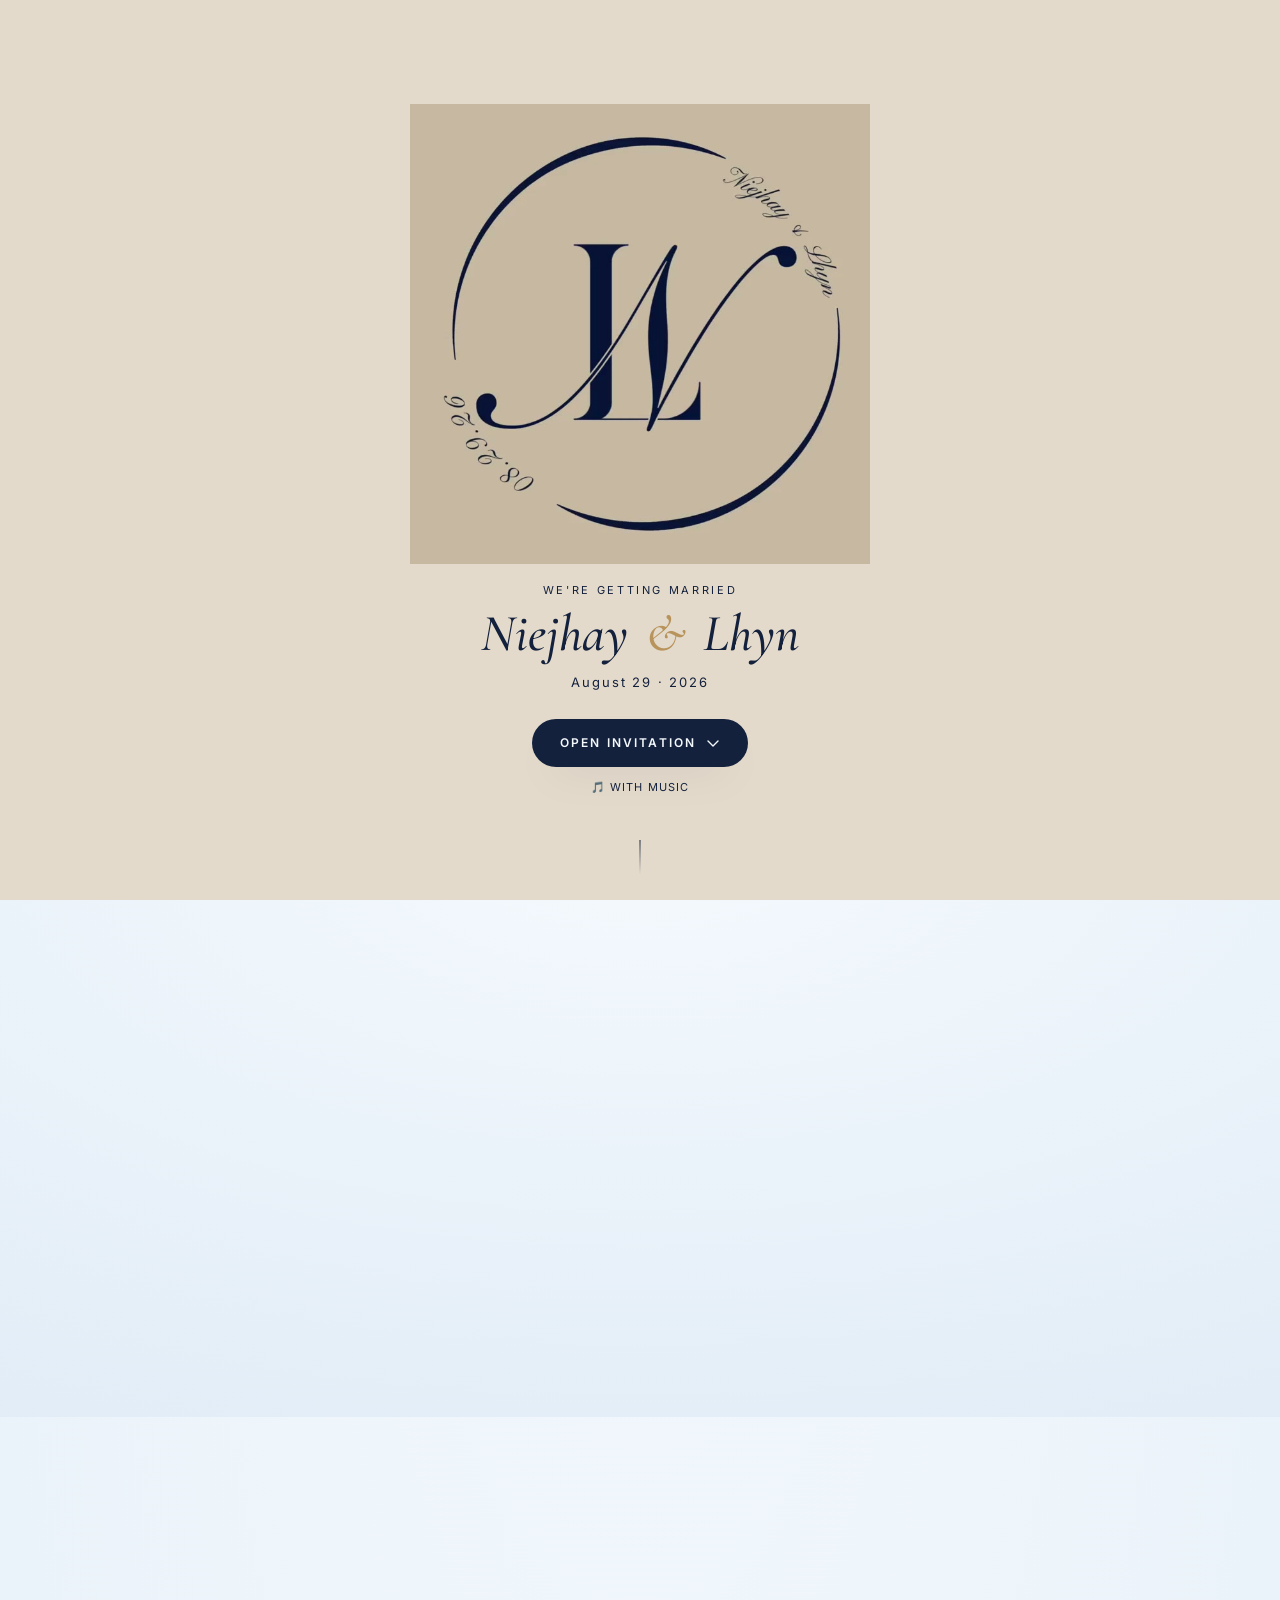
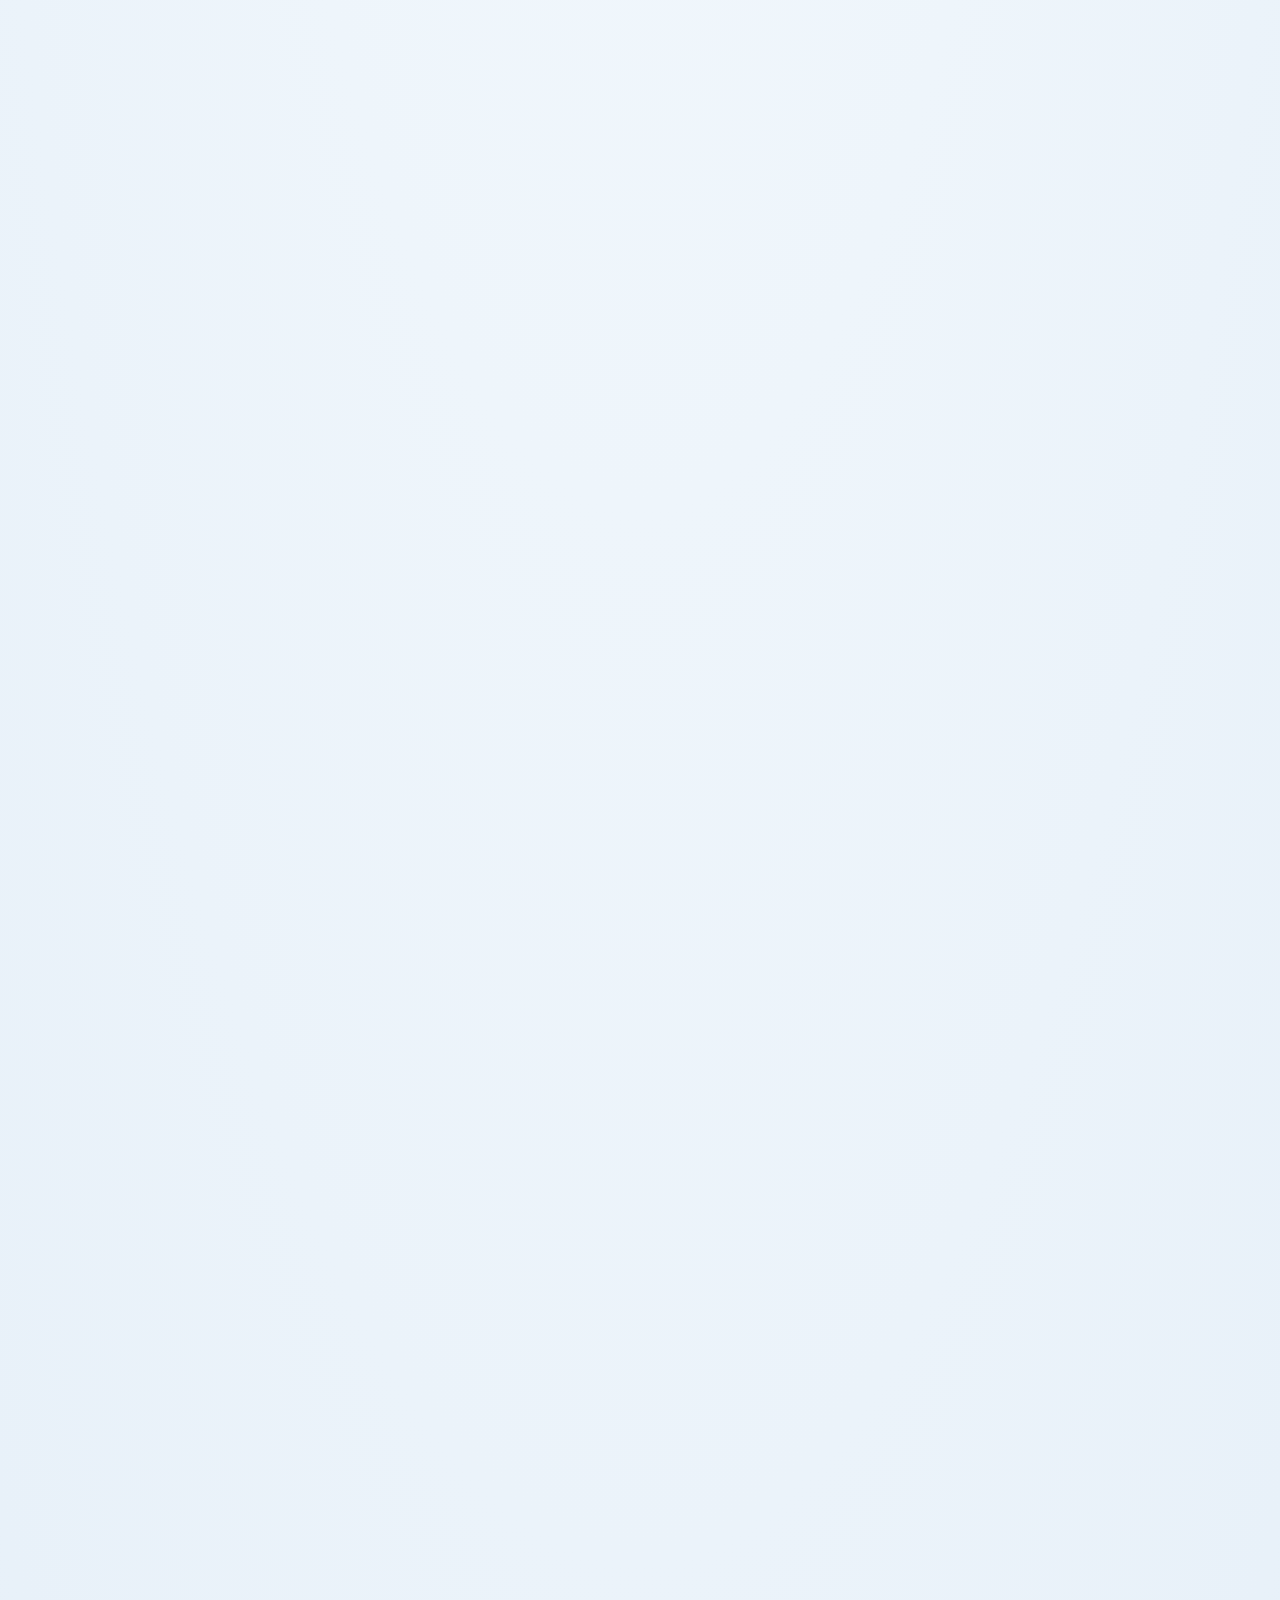
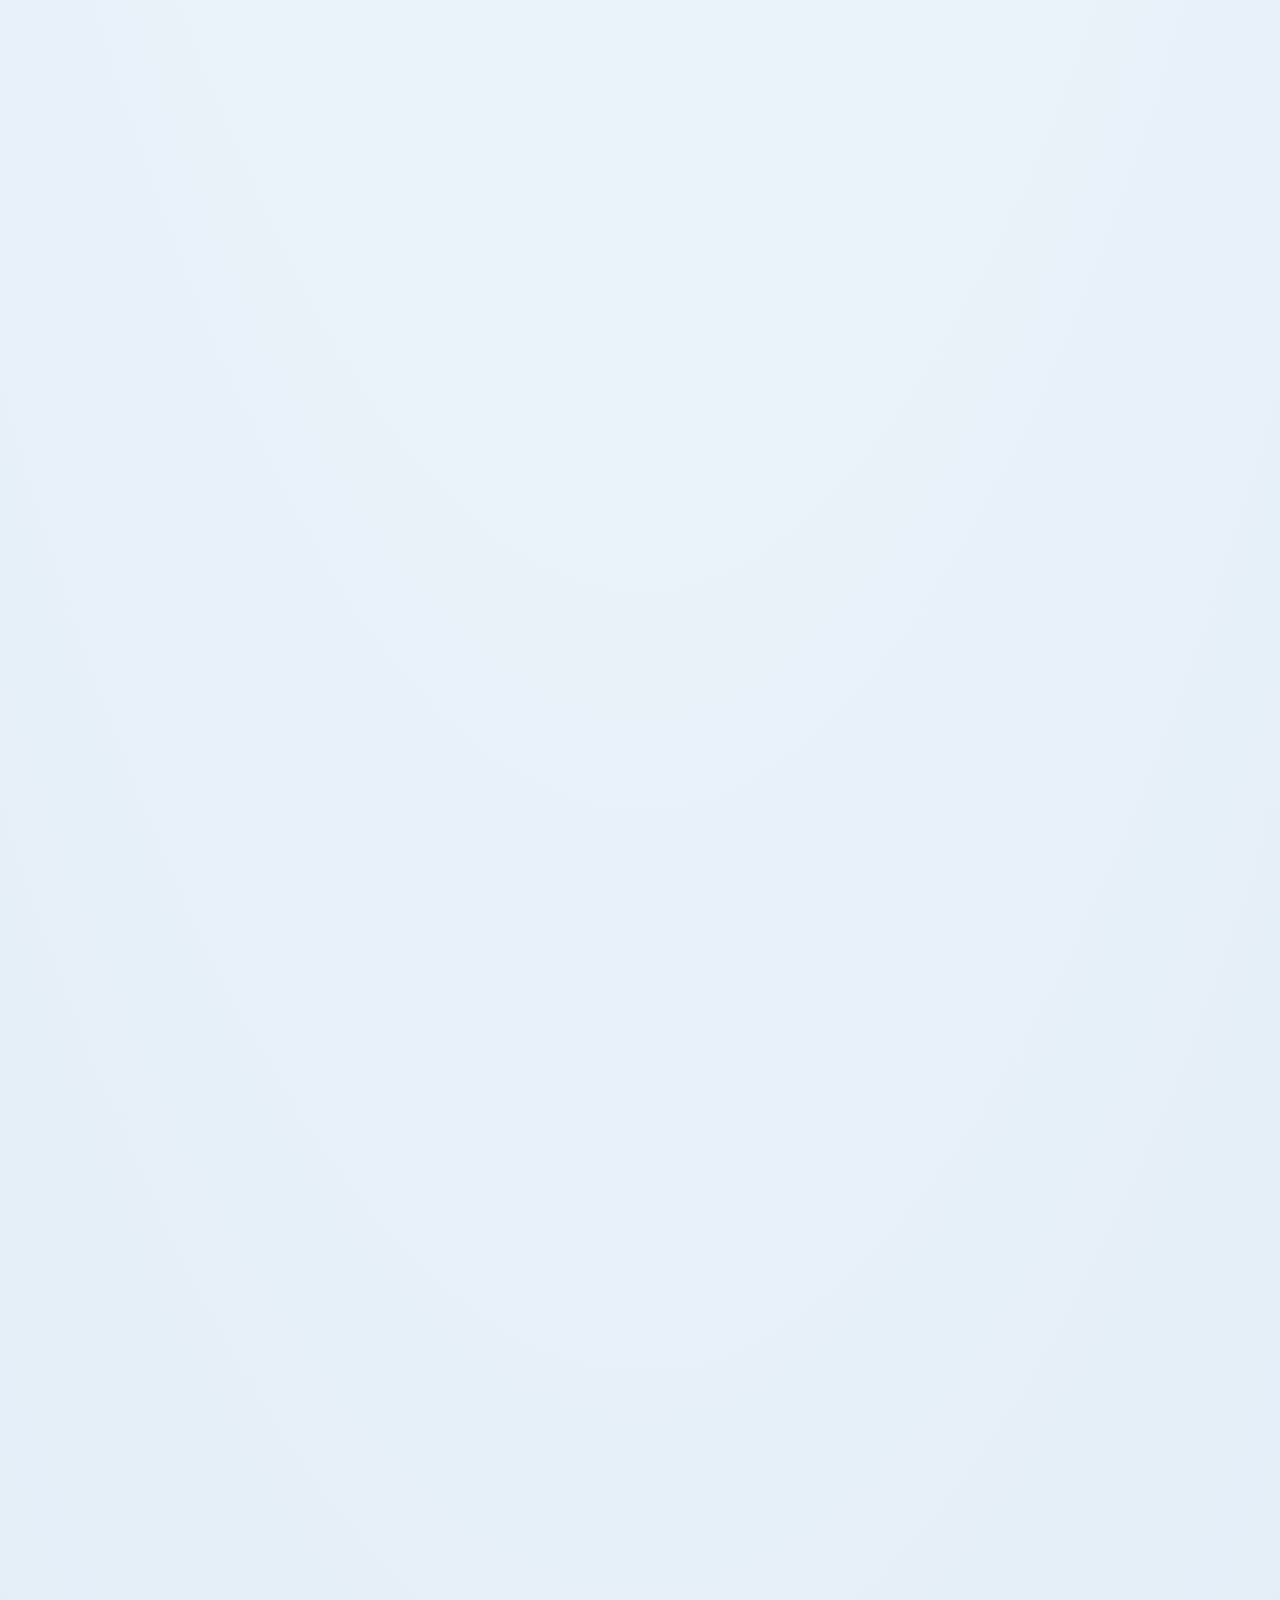
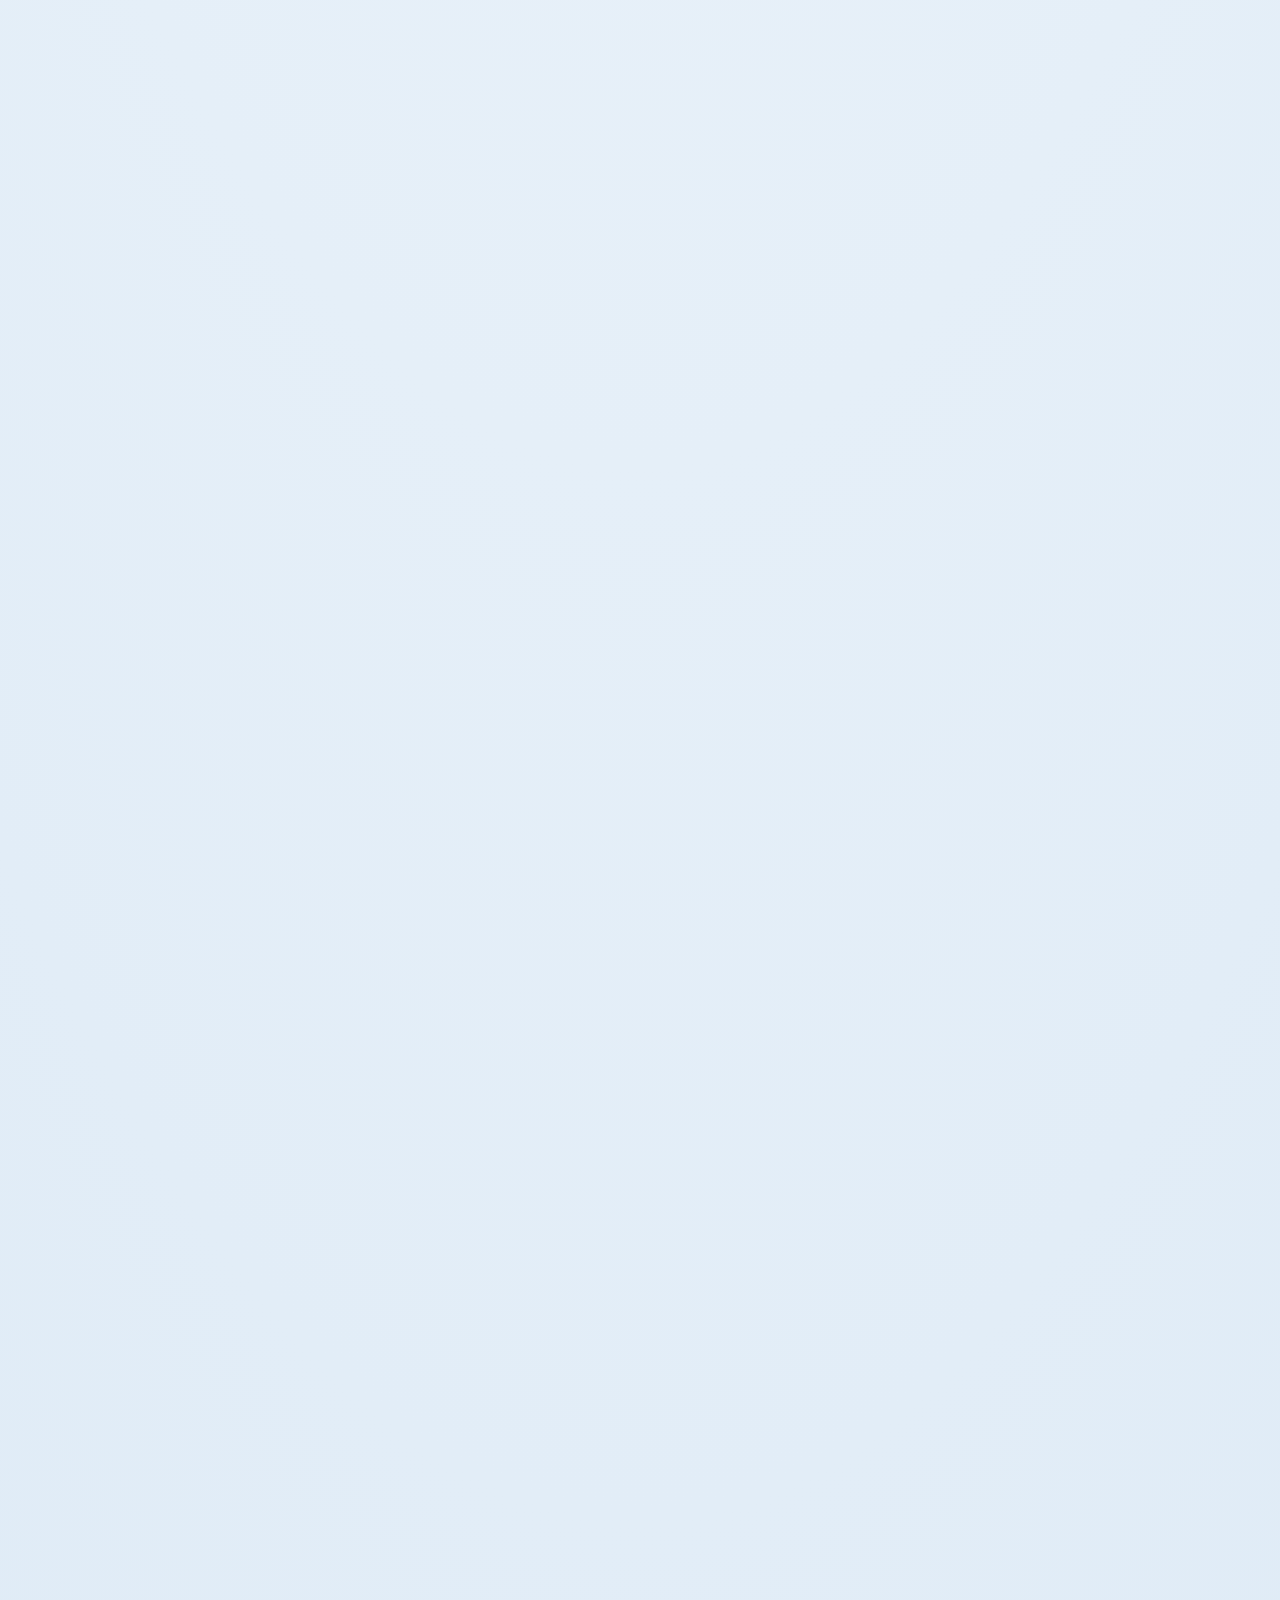
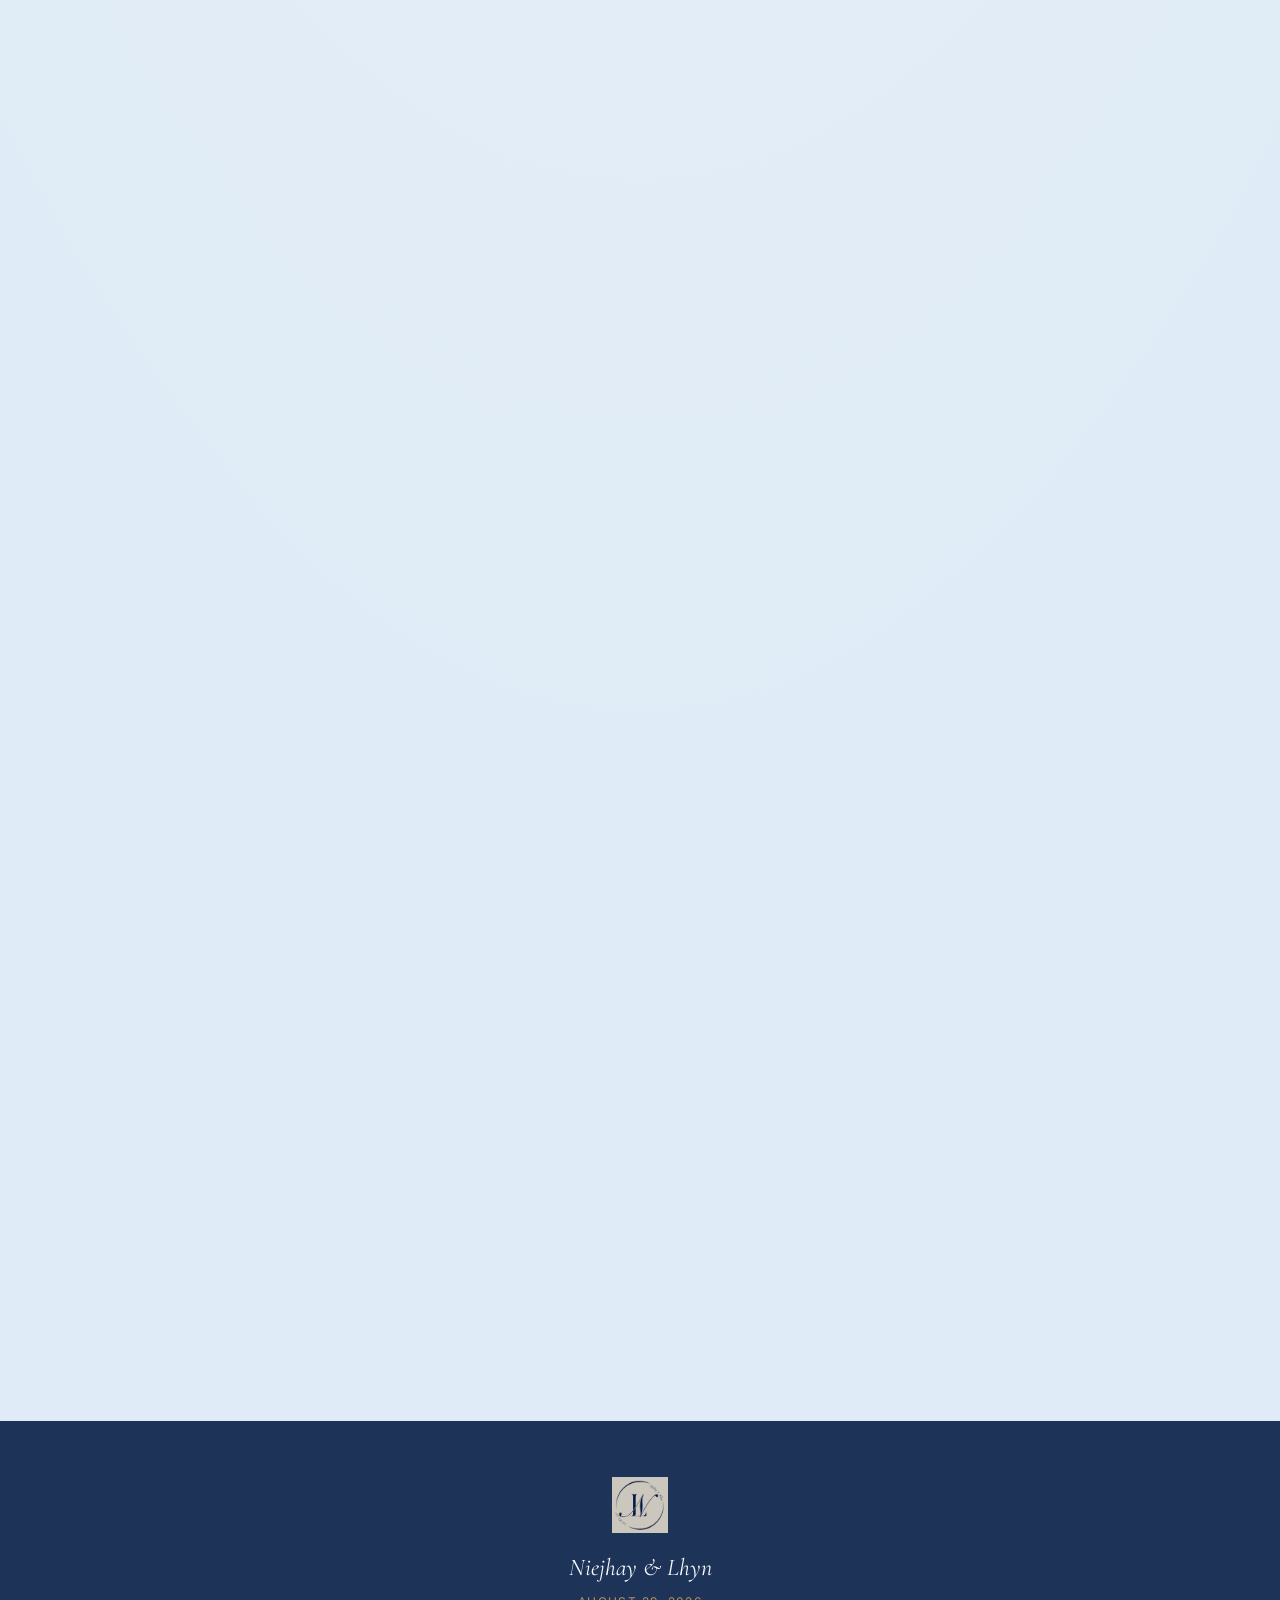
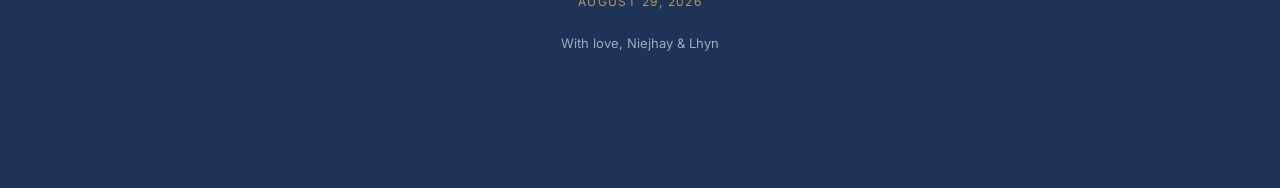
==== commit 1f901a81: "Update index.html" ====
--- a/index.html
+++ b/index.html
@@ -180,7 +180,7 @@
 
       <div id="snapPreviewWrap" class="snapshare__preview-grid" hidden></div>
 
-      </div class="snapshare__actions">
+      <div class="snapshare__actions">
         <button type="button" id="snapUploadBtn" class="btn btn--gold" disabled>Upload to Our Gallery</button>
         <button type="button" id="snapShareBtn" class="btn btn--outline-dark" disabled>Share to Facebook / Instagram</button>
       </div>
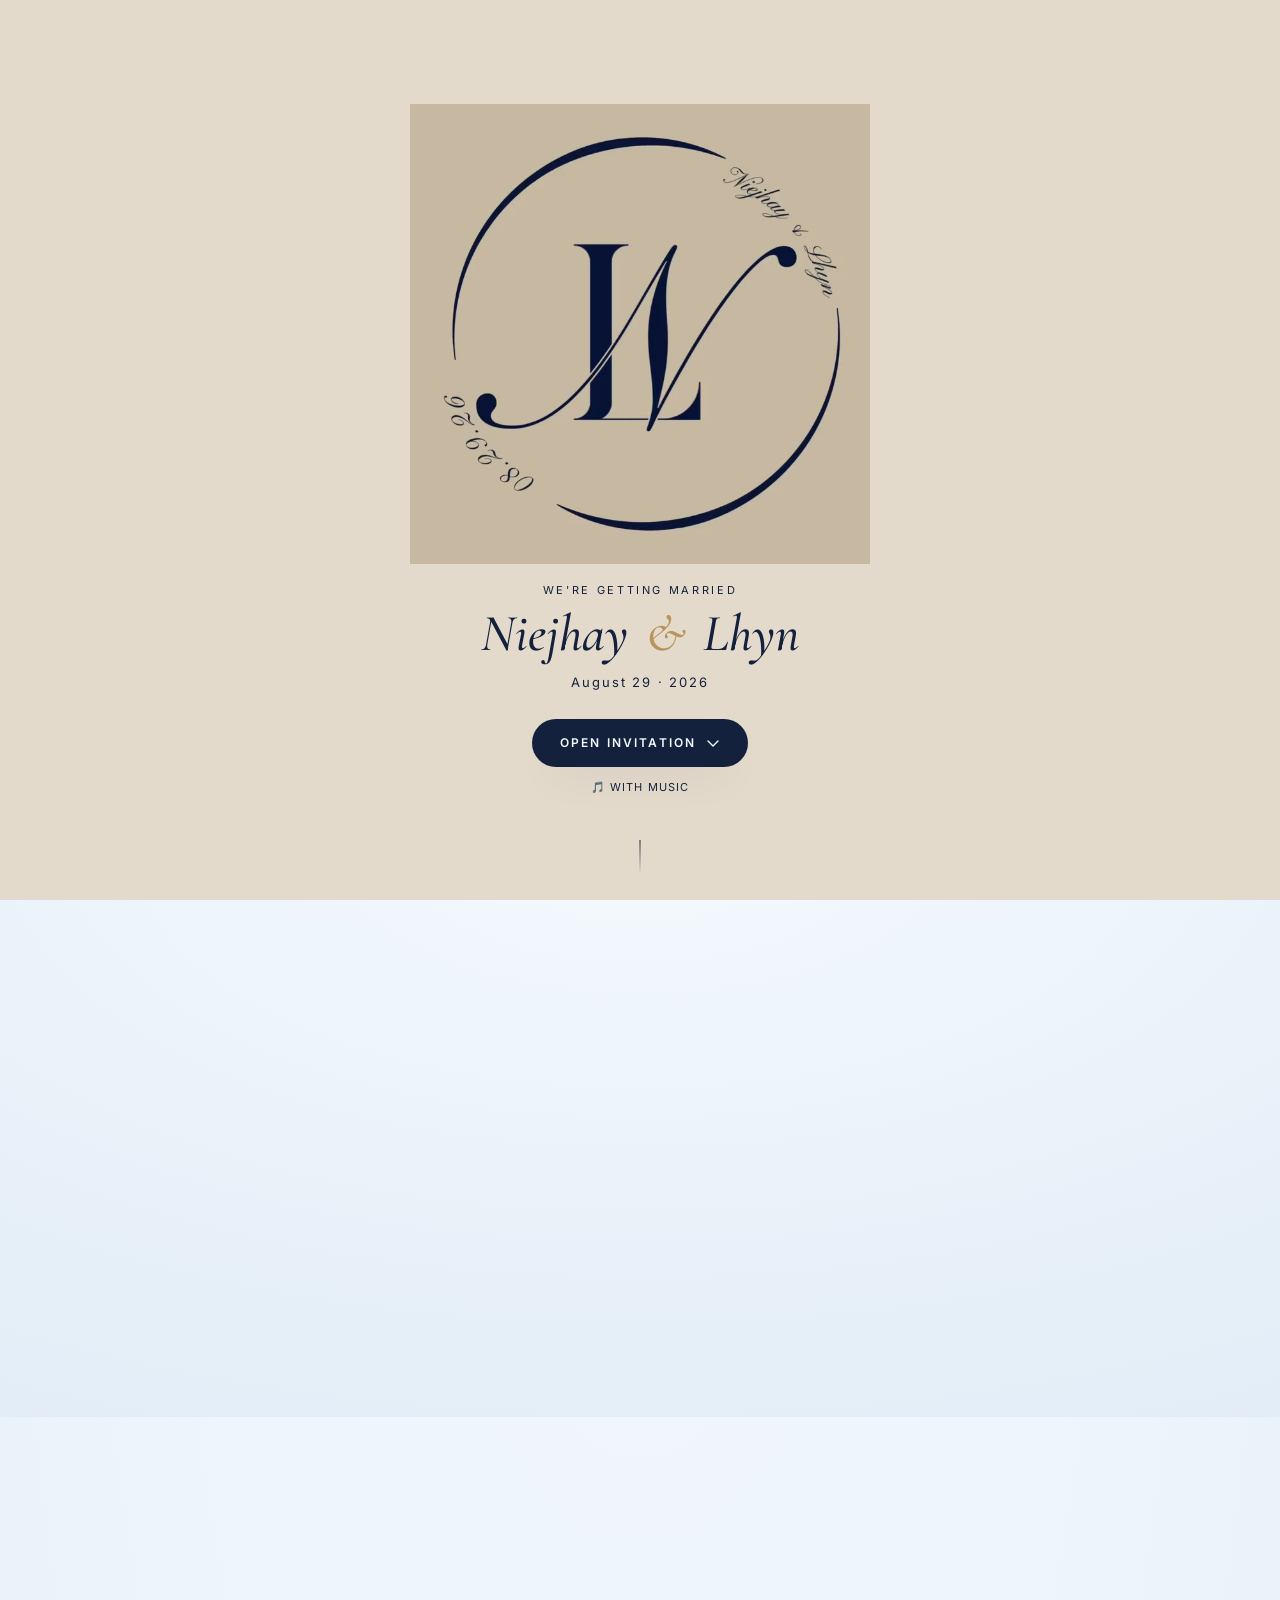
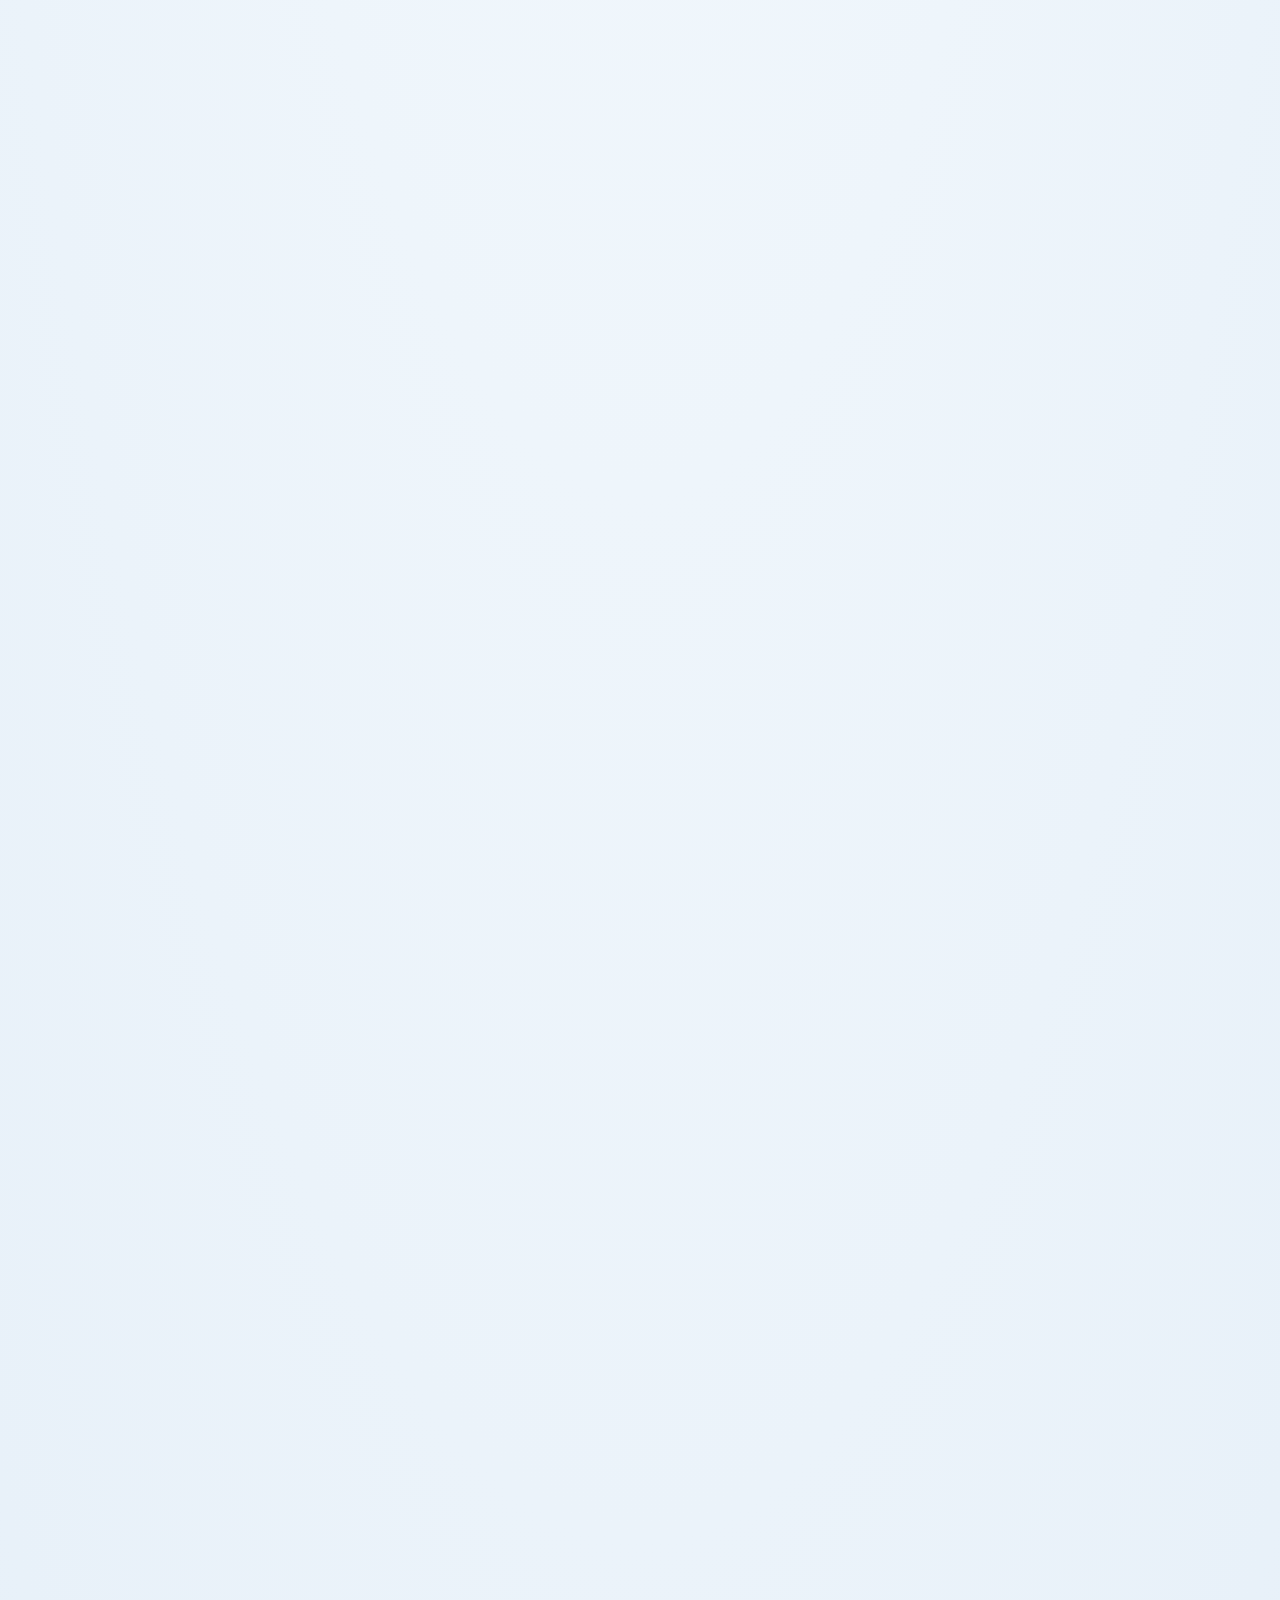
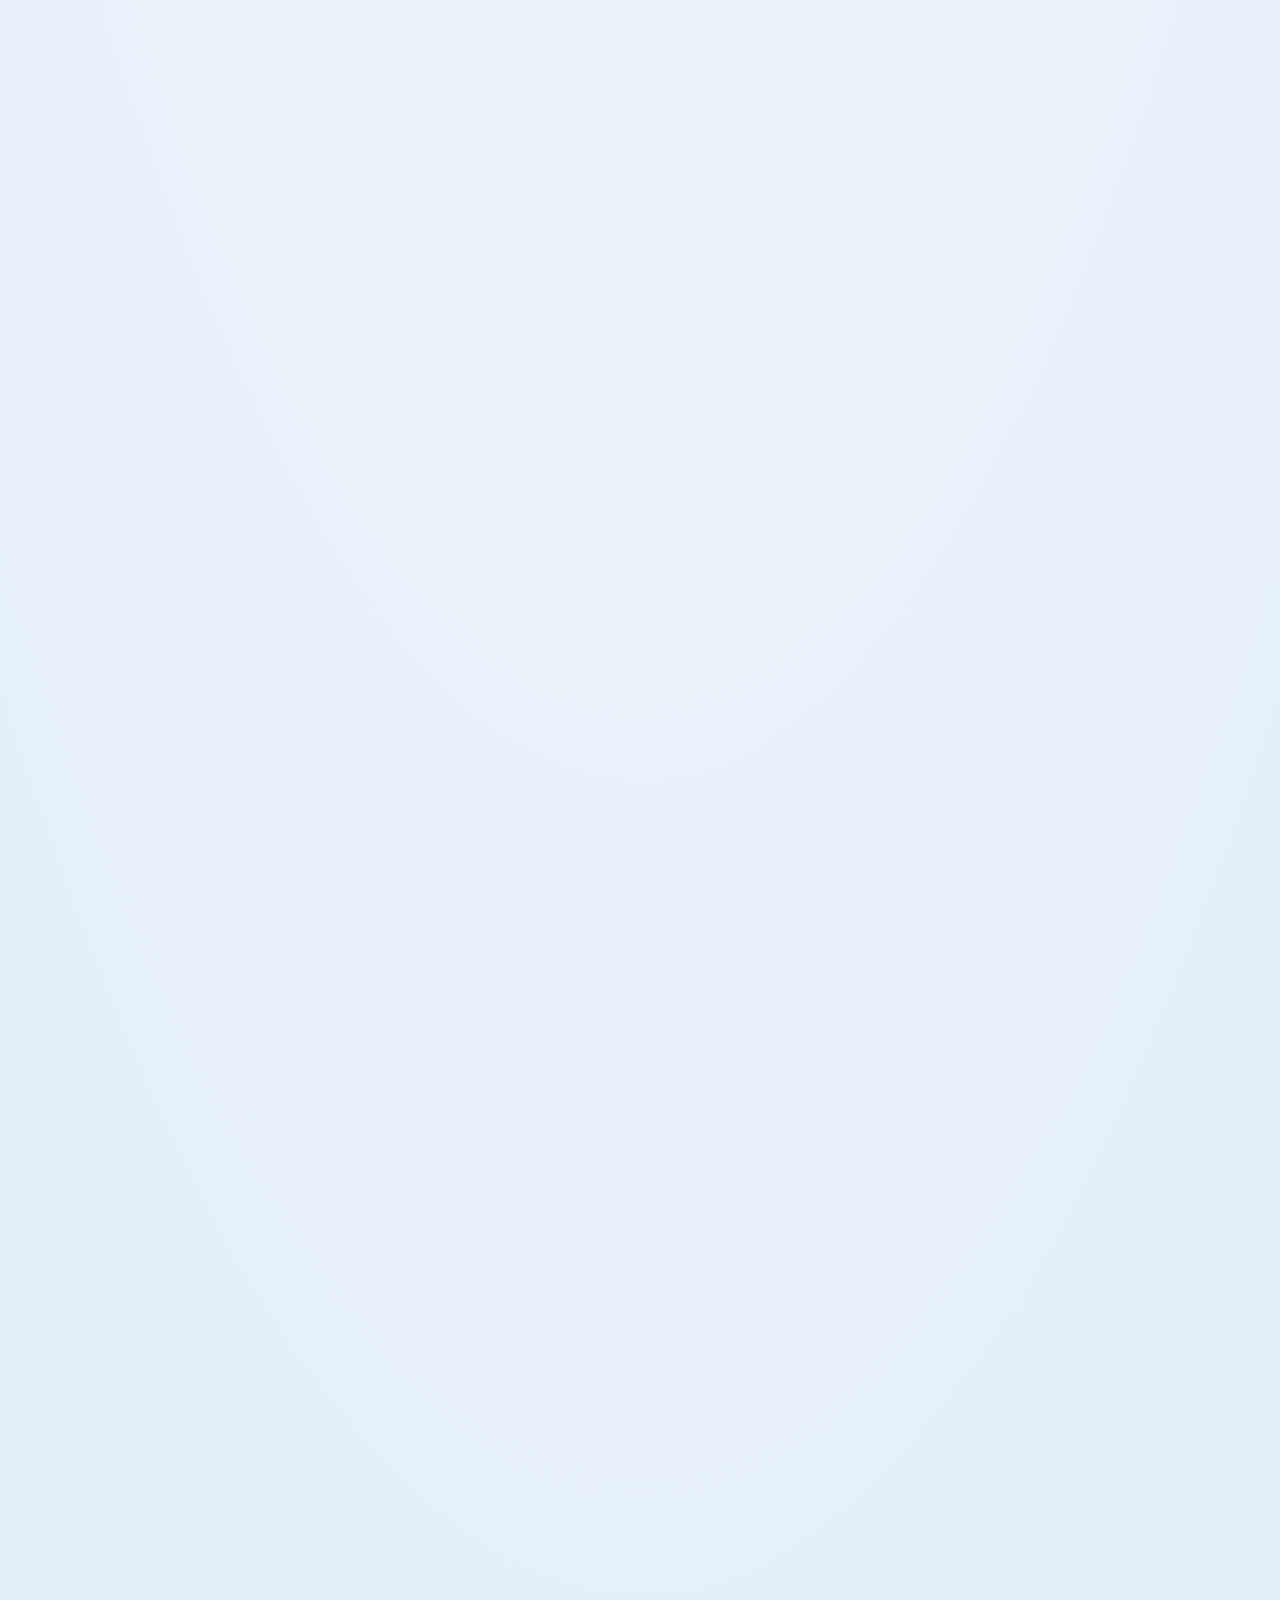
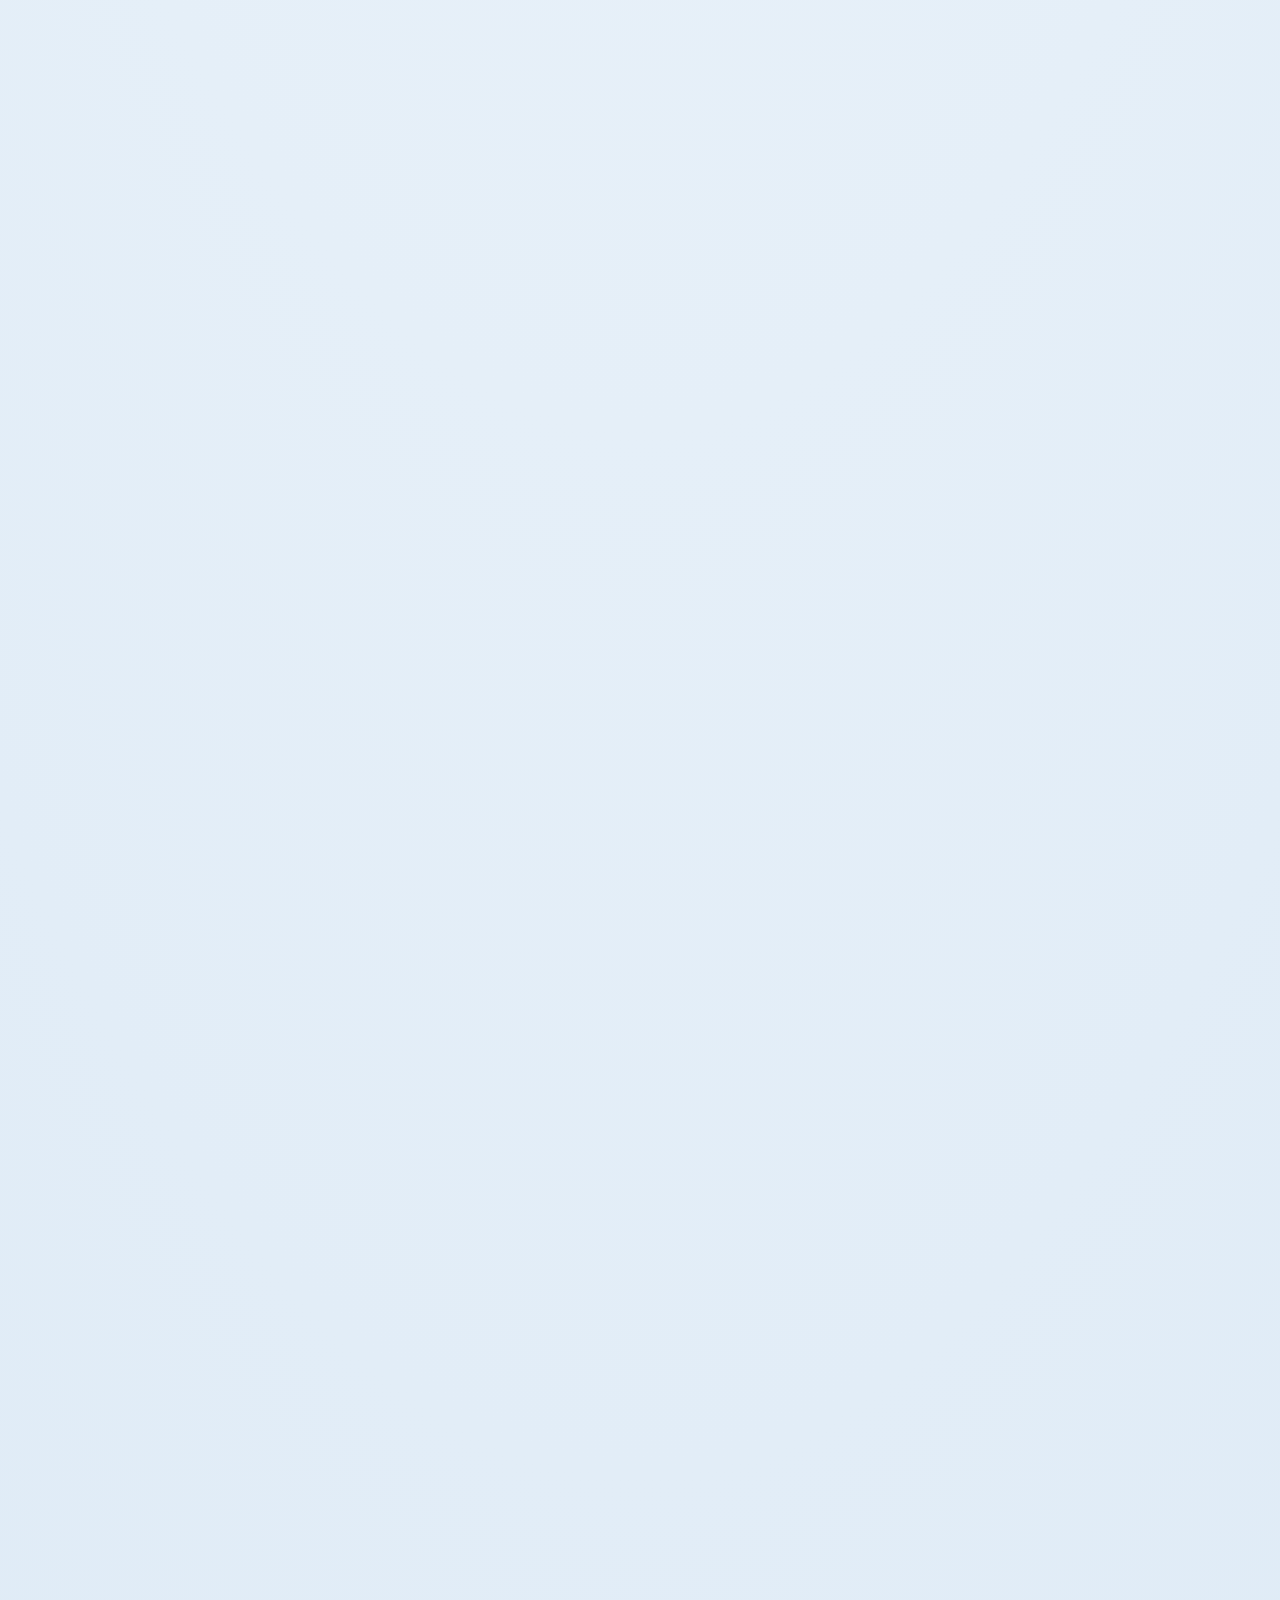
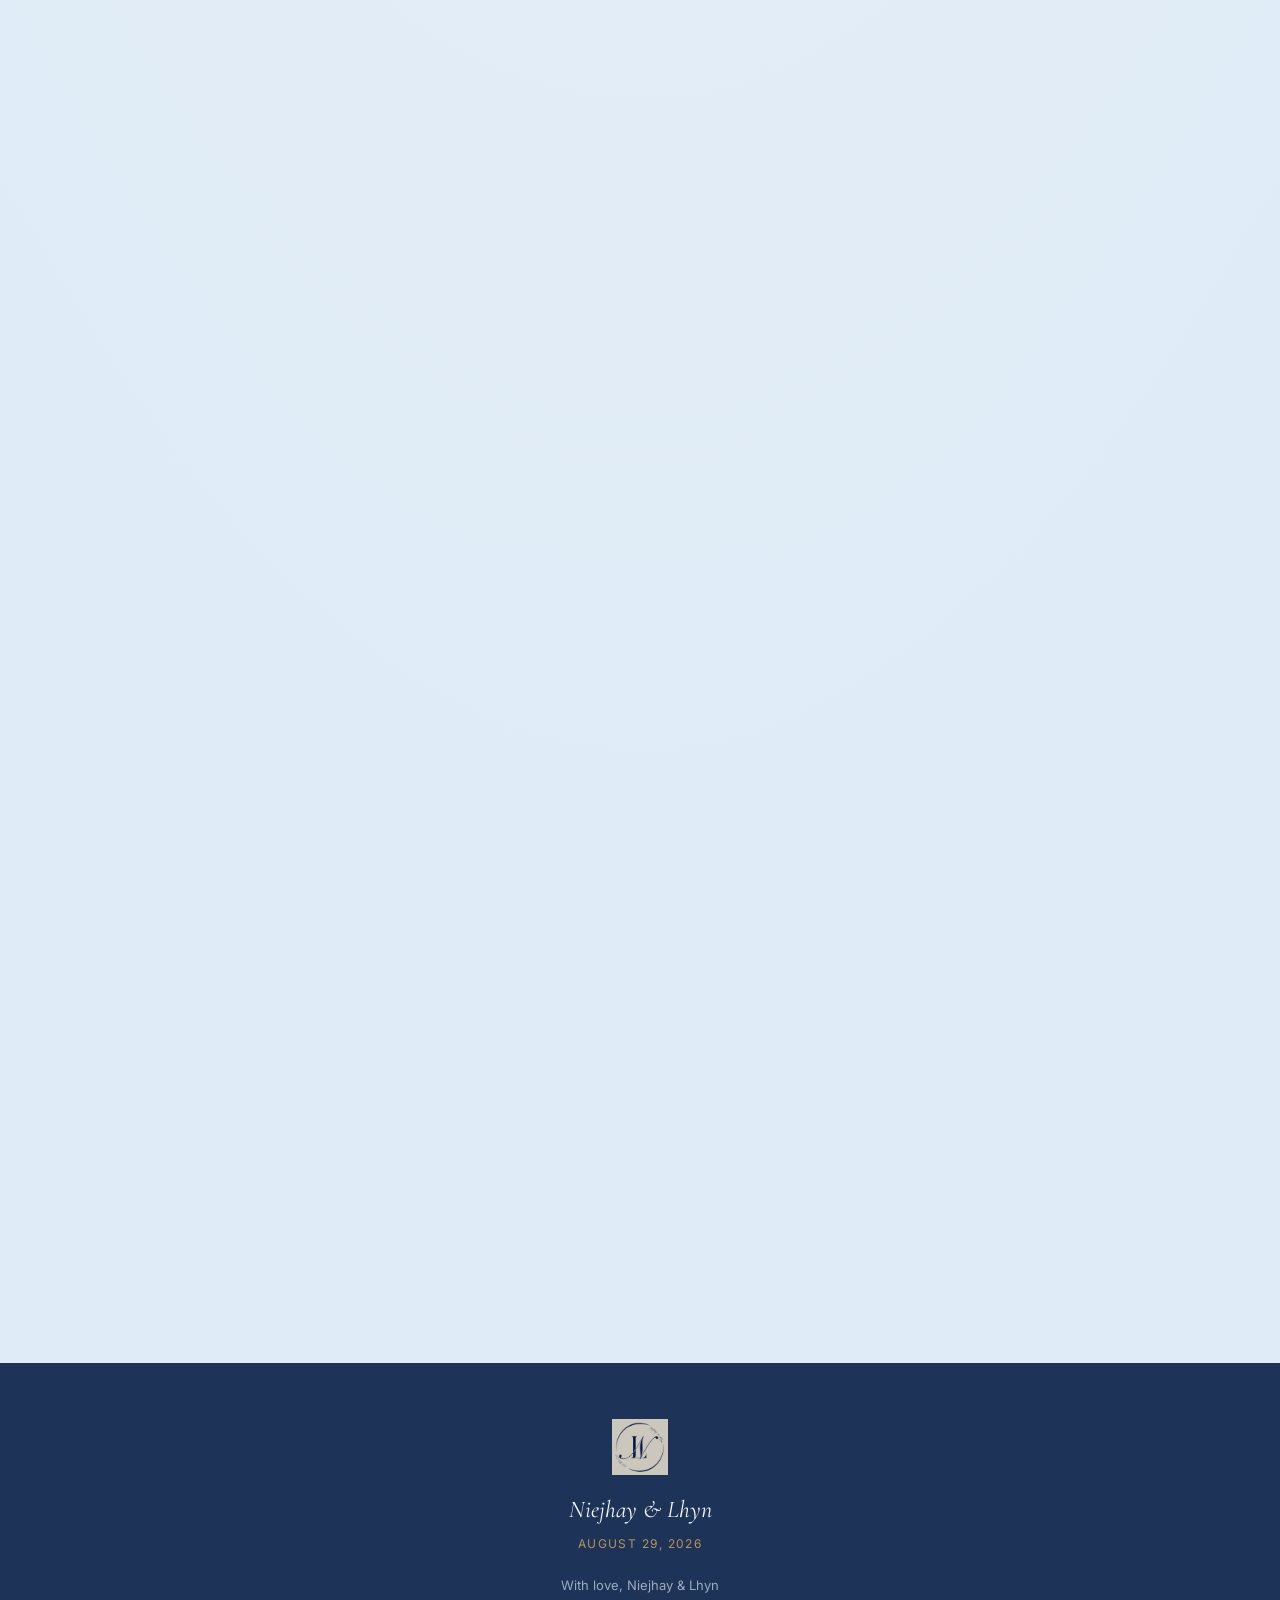
==== commit e39386de: "Update index.html" ====
--- a/index.html
+++ b/index.html
@@ -182,7 +182,6 @@
 
       <div class="snapshare__actions">
         <button type="button" id="snapUploadBtn" class="btn btn--gold" disabled>Upload to Our Gallery</button>
-        <button type="button" id="snapShareBtn" class="btn btn--outline-dark" disabled>Share to Facebook / Instagram</button>
       </div>
 
       <p id="snapStatus" class="snapshare__status" role="status" aria-live="polite"></p>
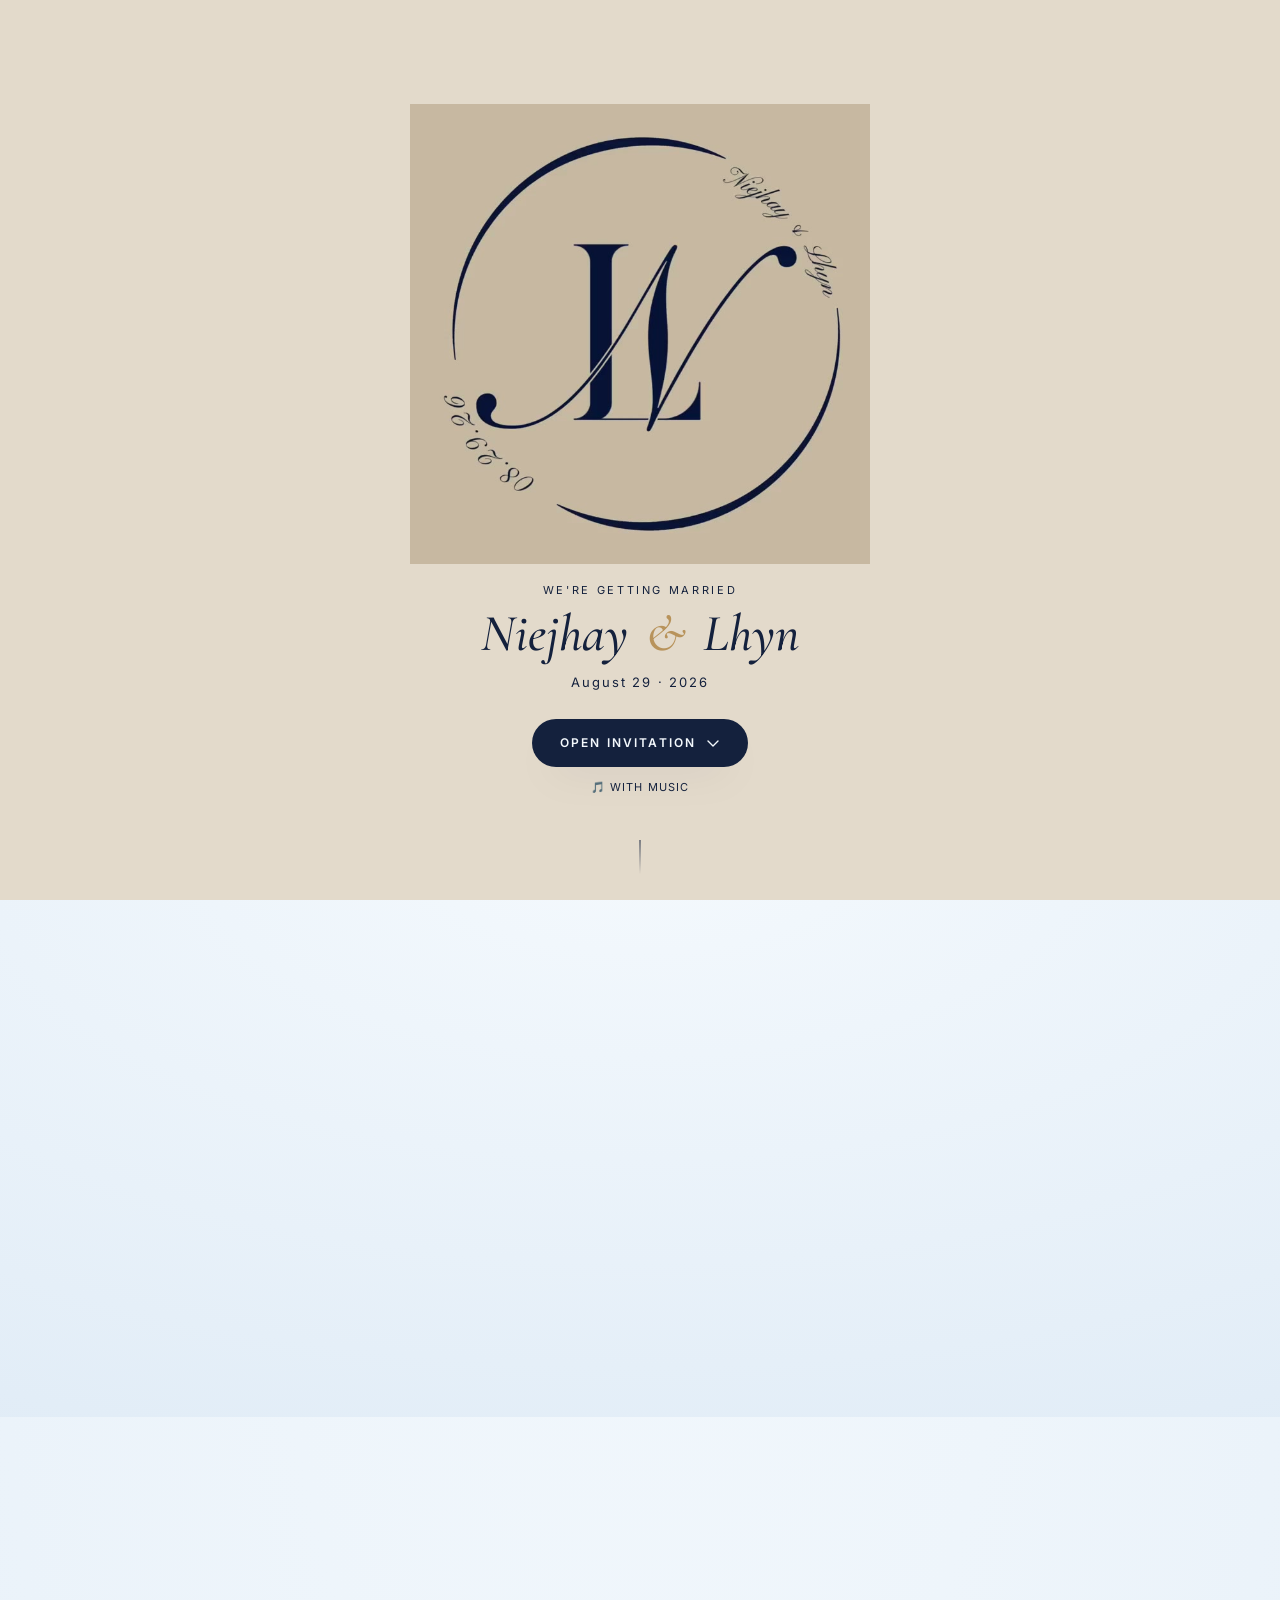
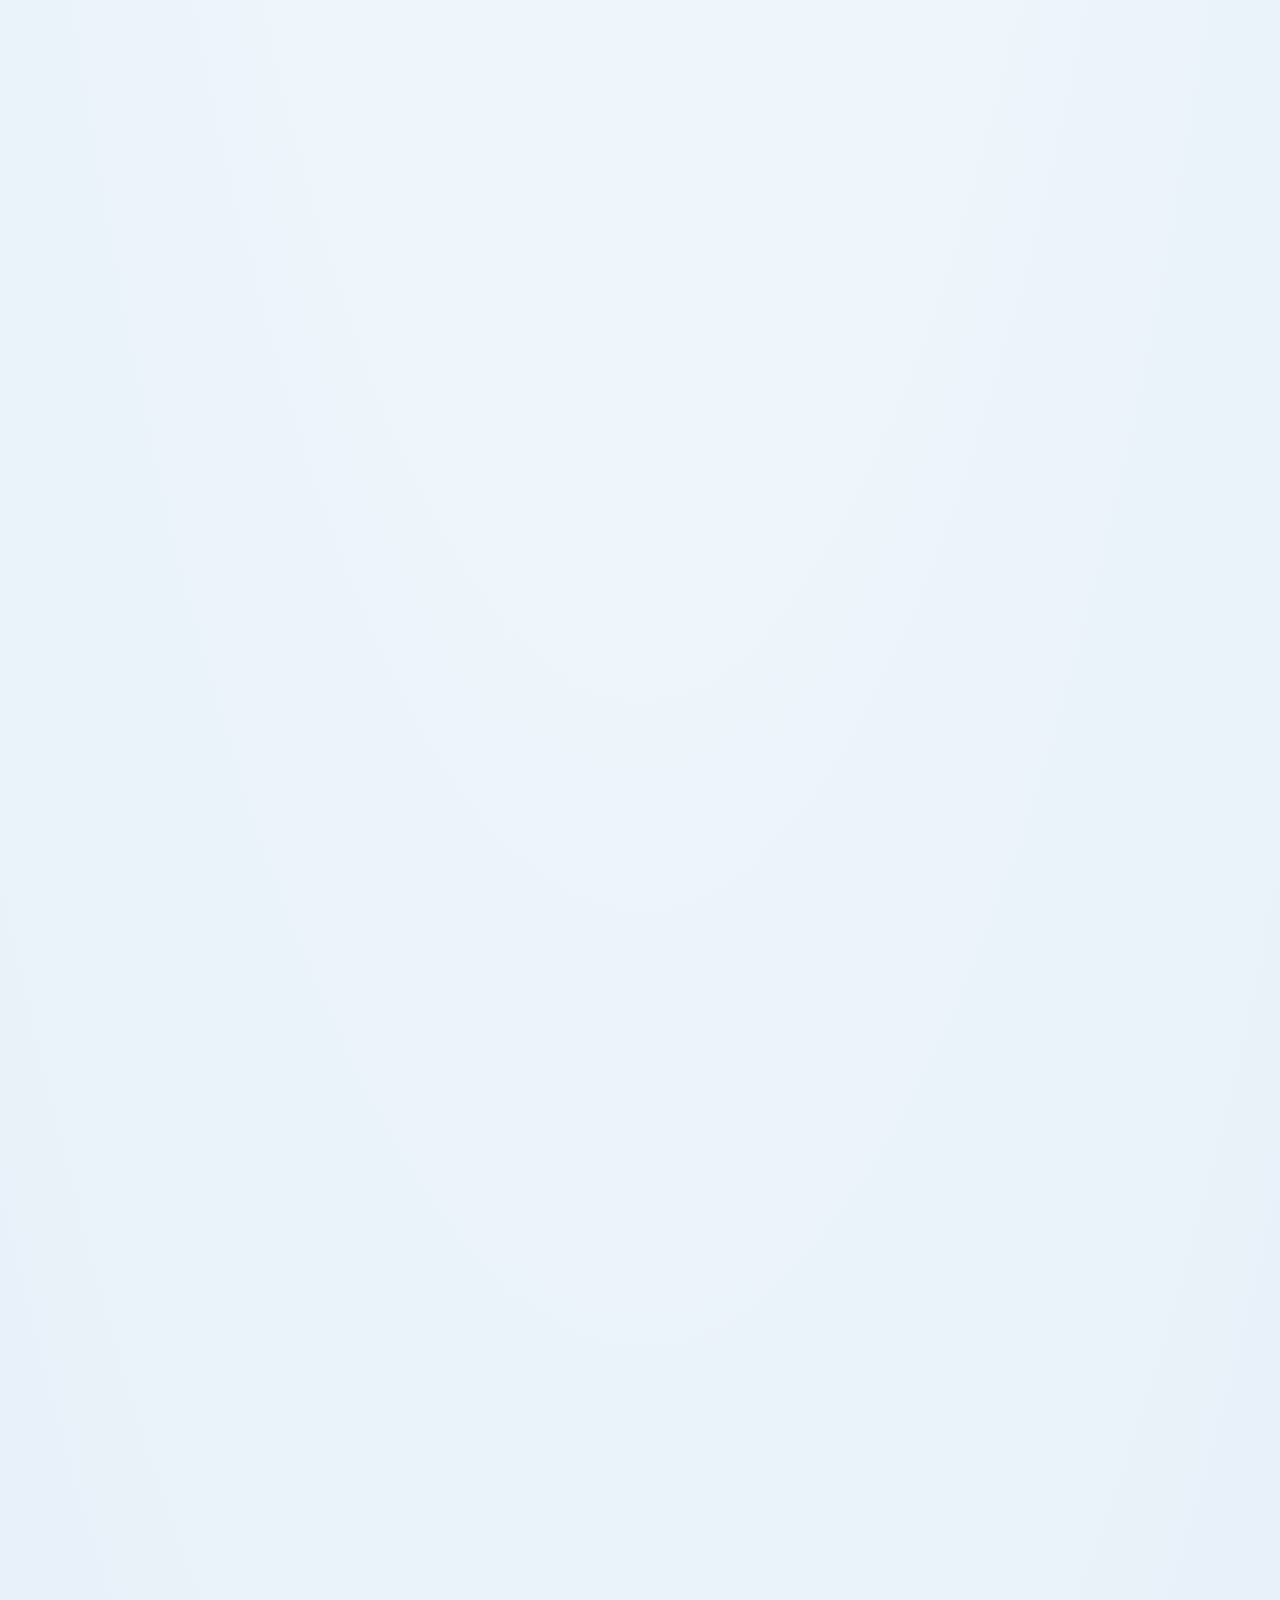
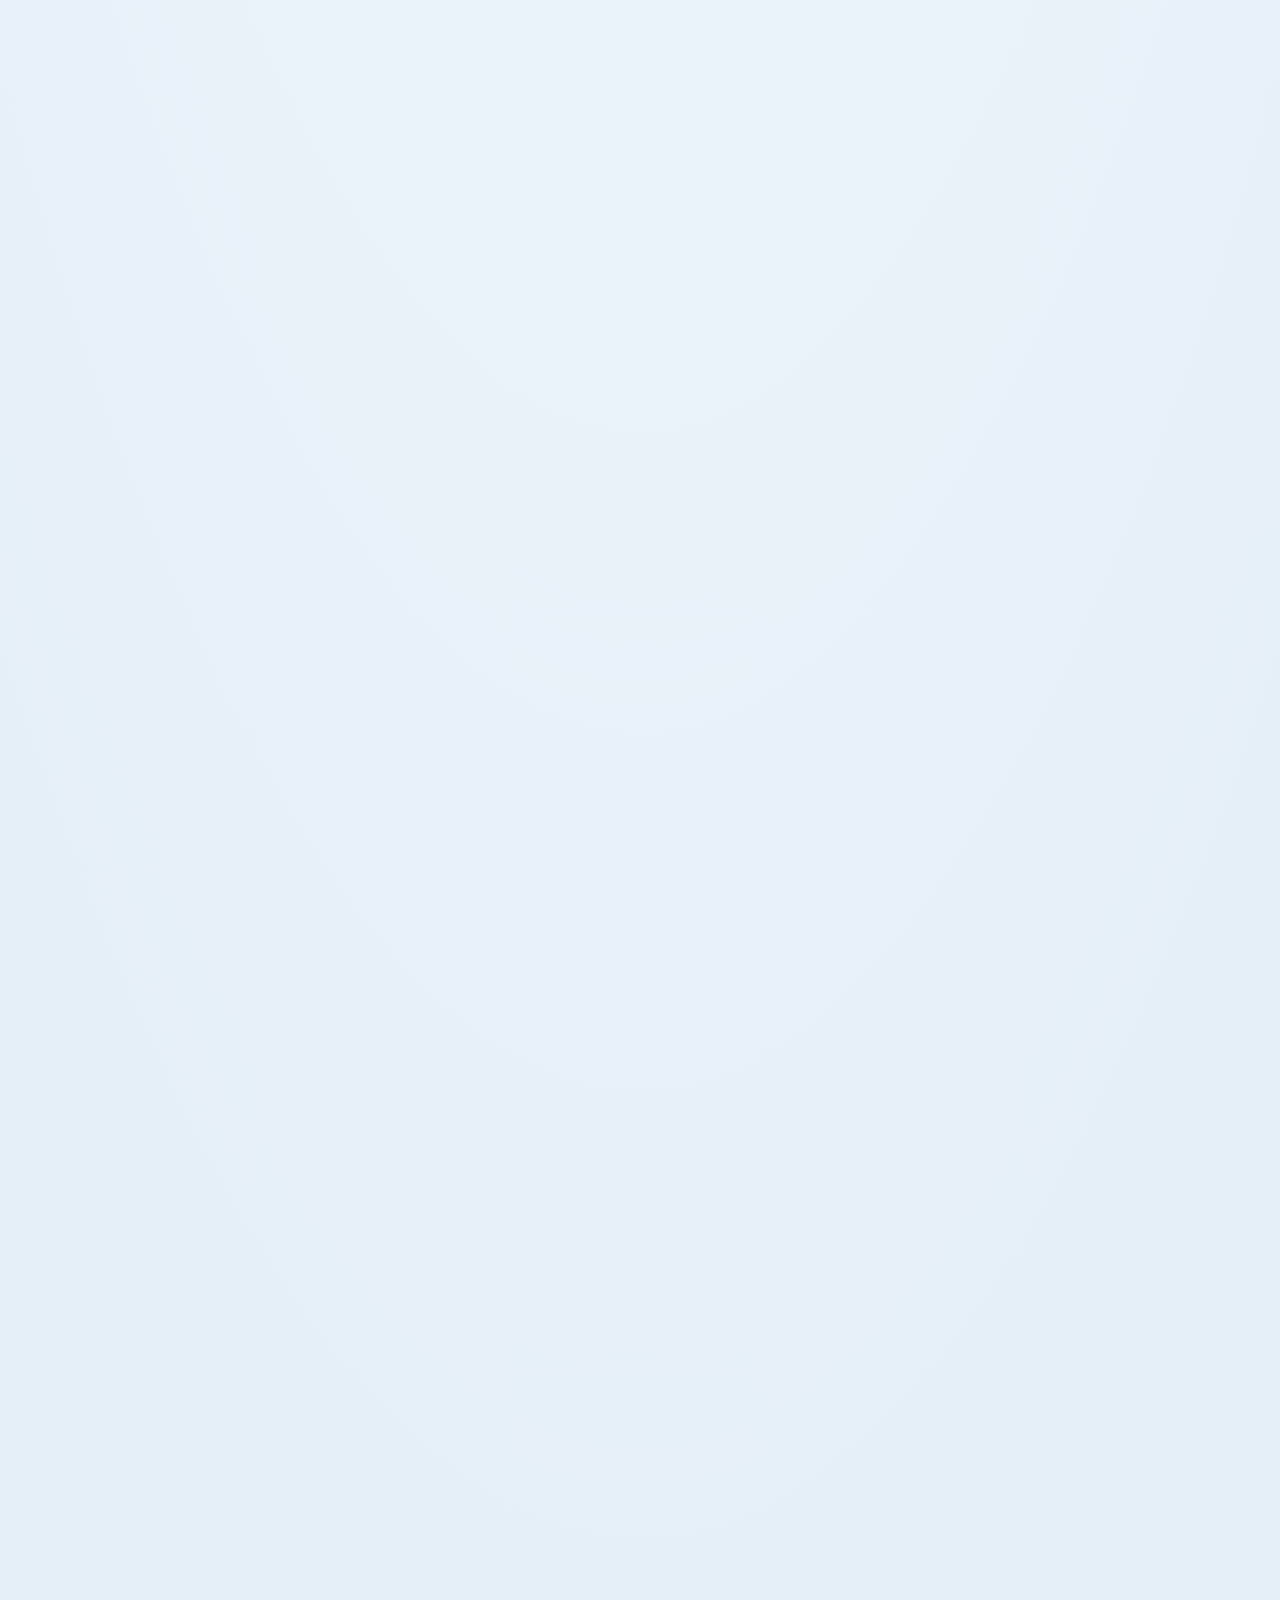
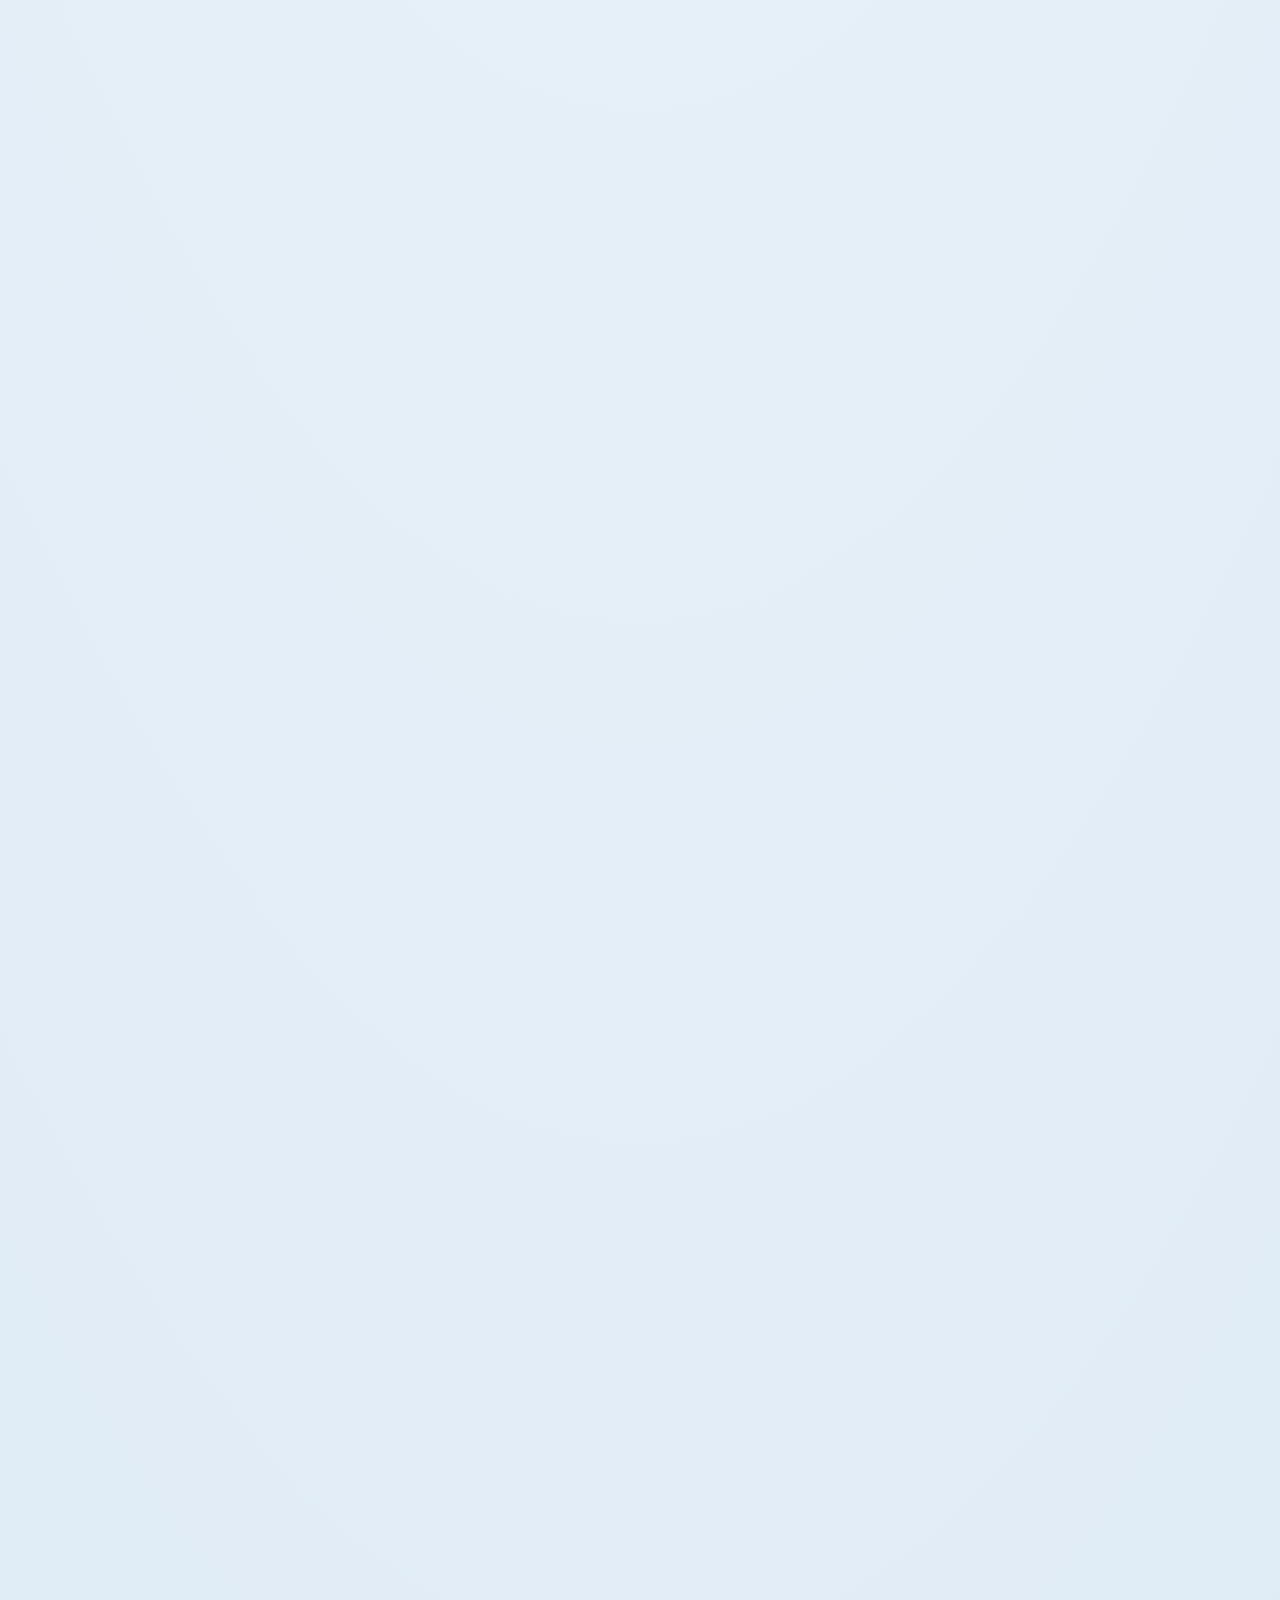
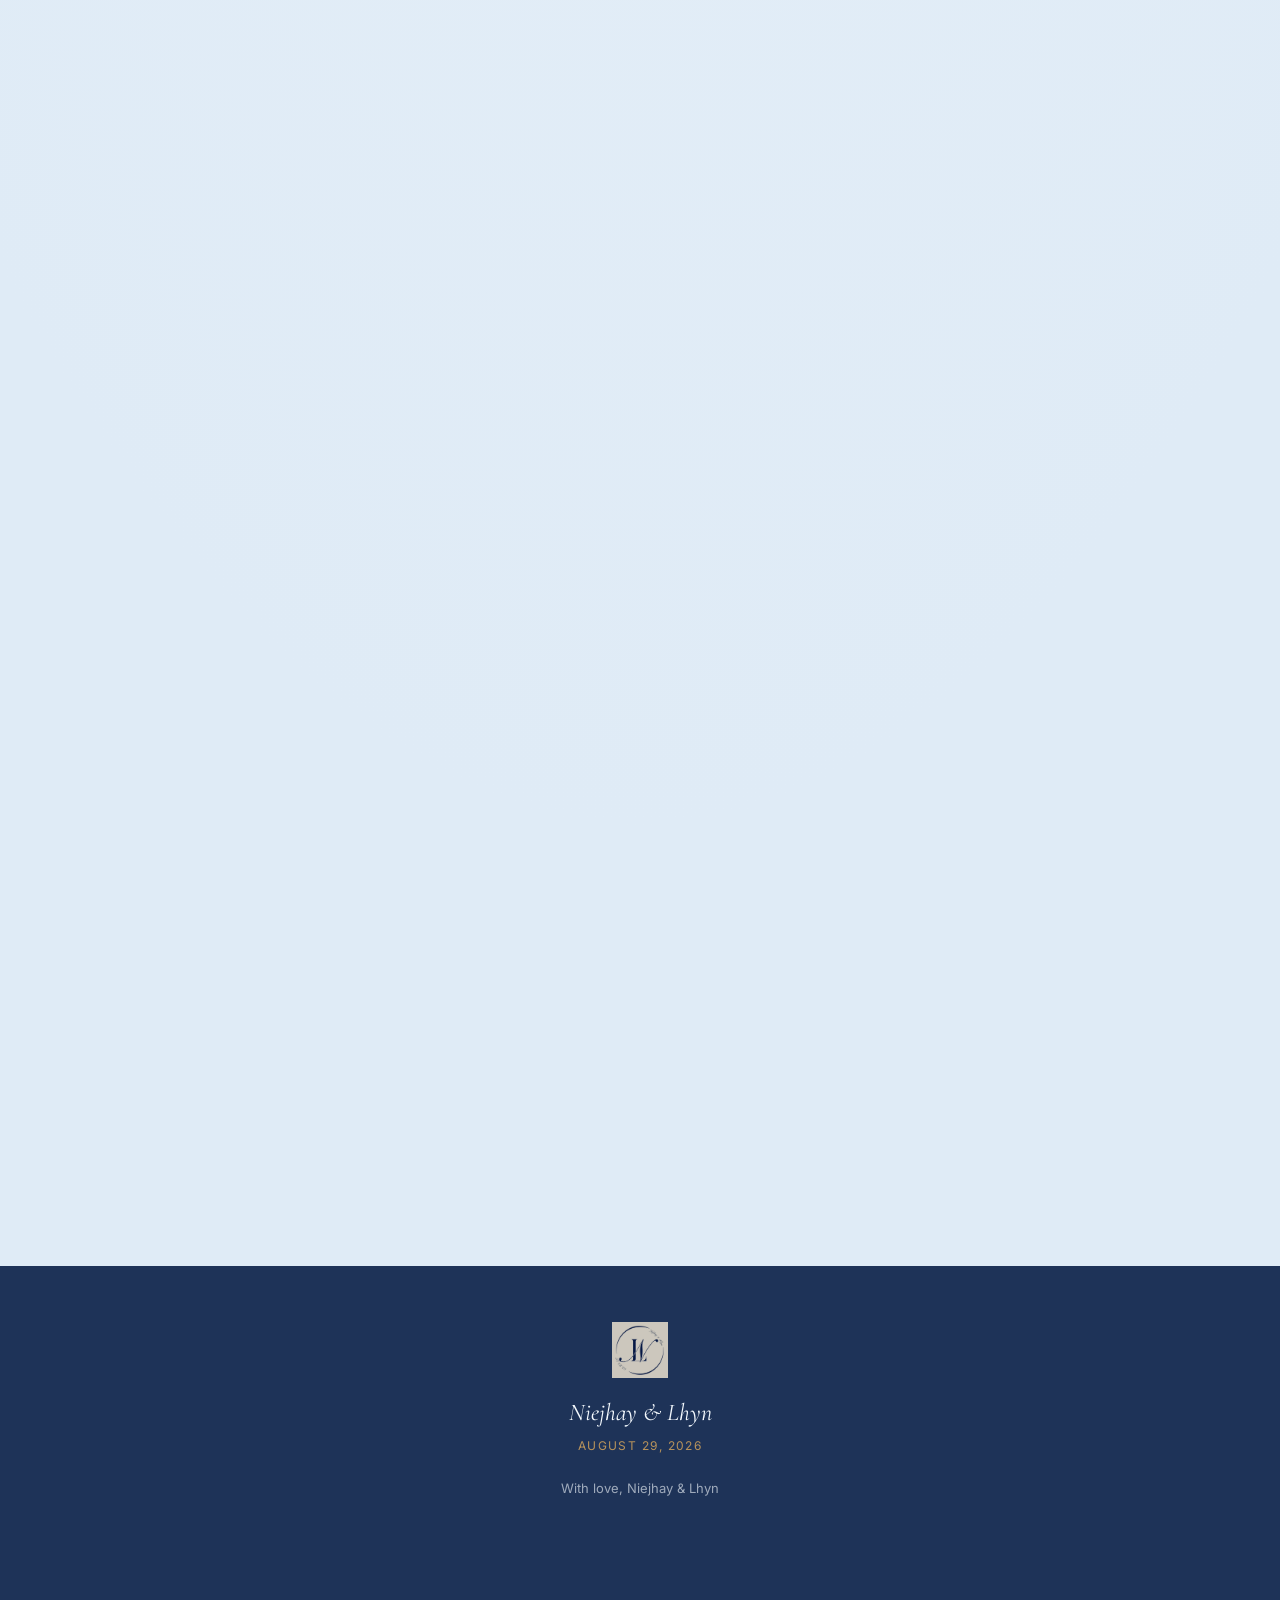
==== commit 21cd8d95: "Update index.html" ====
--- a/index.html
+++ b/index.html
@@ -288,8 +288,8 @@
       <label for="rsvpGuests">Number of Guests (including yourself)</label>
       <input type="number" id="rsvpGuests" name="rsvpGuests" min="0" max="10" step="1" value="1" inputmode="numeric">
 
-      <label for="rsvpContact">Email or Mobile Number</label>
-      <input type="text" id="rsvpContact" name="rsvpContact" autocomplete="email" placeholder="So we can reach you if needed">
+      <!-- <label for="rsvpContact">Email or Mobile Number</label>
+      <input type="text" id="rsvpContact" name="rsvpContact" autocomplete="email" placeholder="So we can reach you if needed"> -->
 
       <label for="rsvpMessage">Message for the Couple (optional)</label>
       <textarea id="rsvpMessage" name="rsvpMessage" rows="3"></textarea>
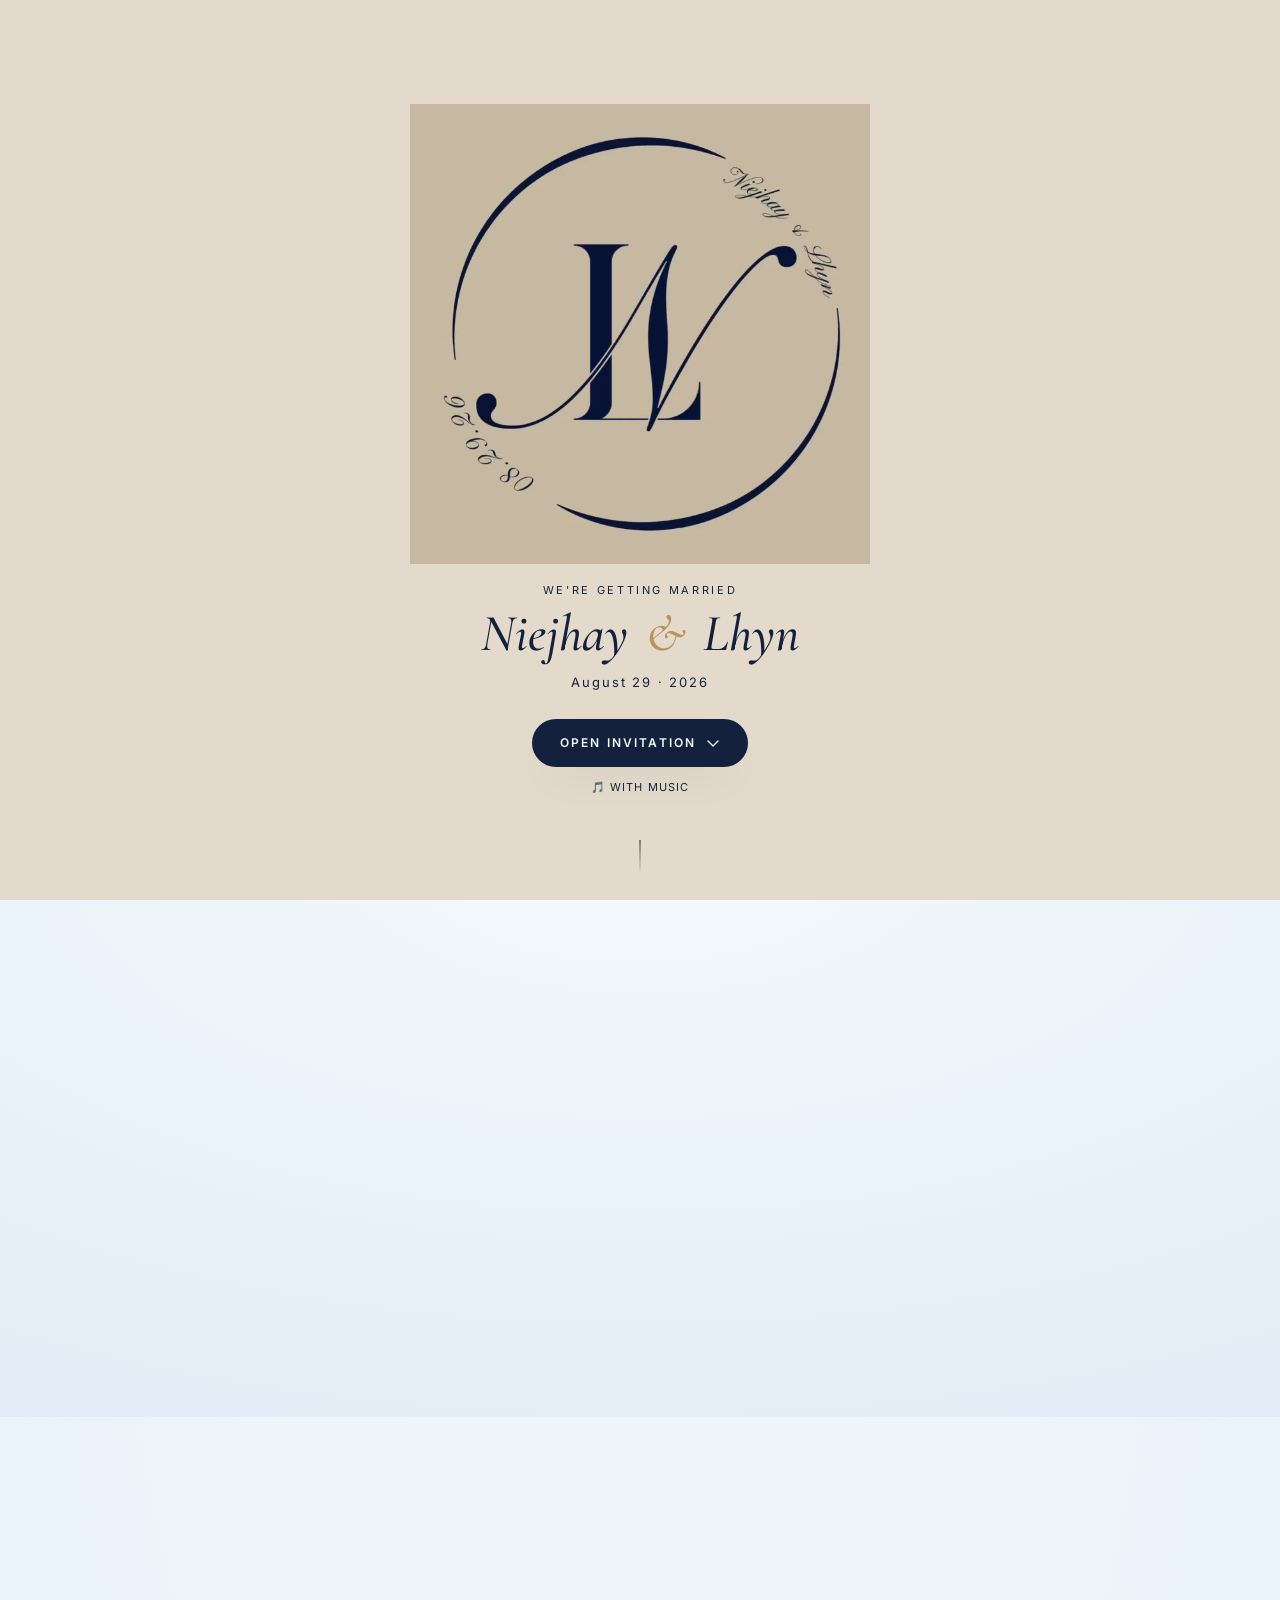
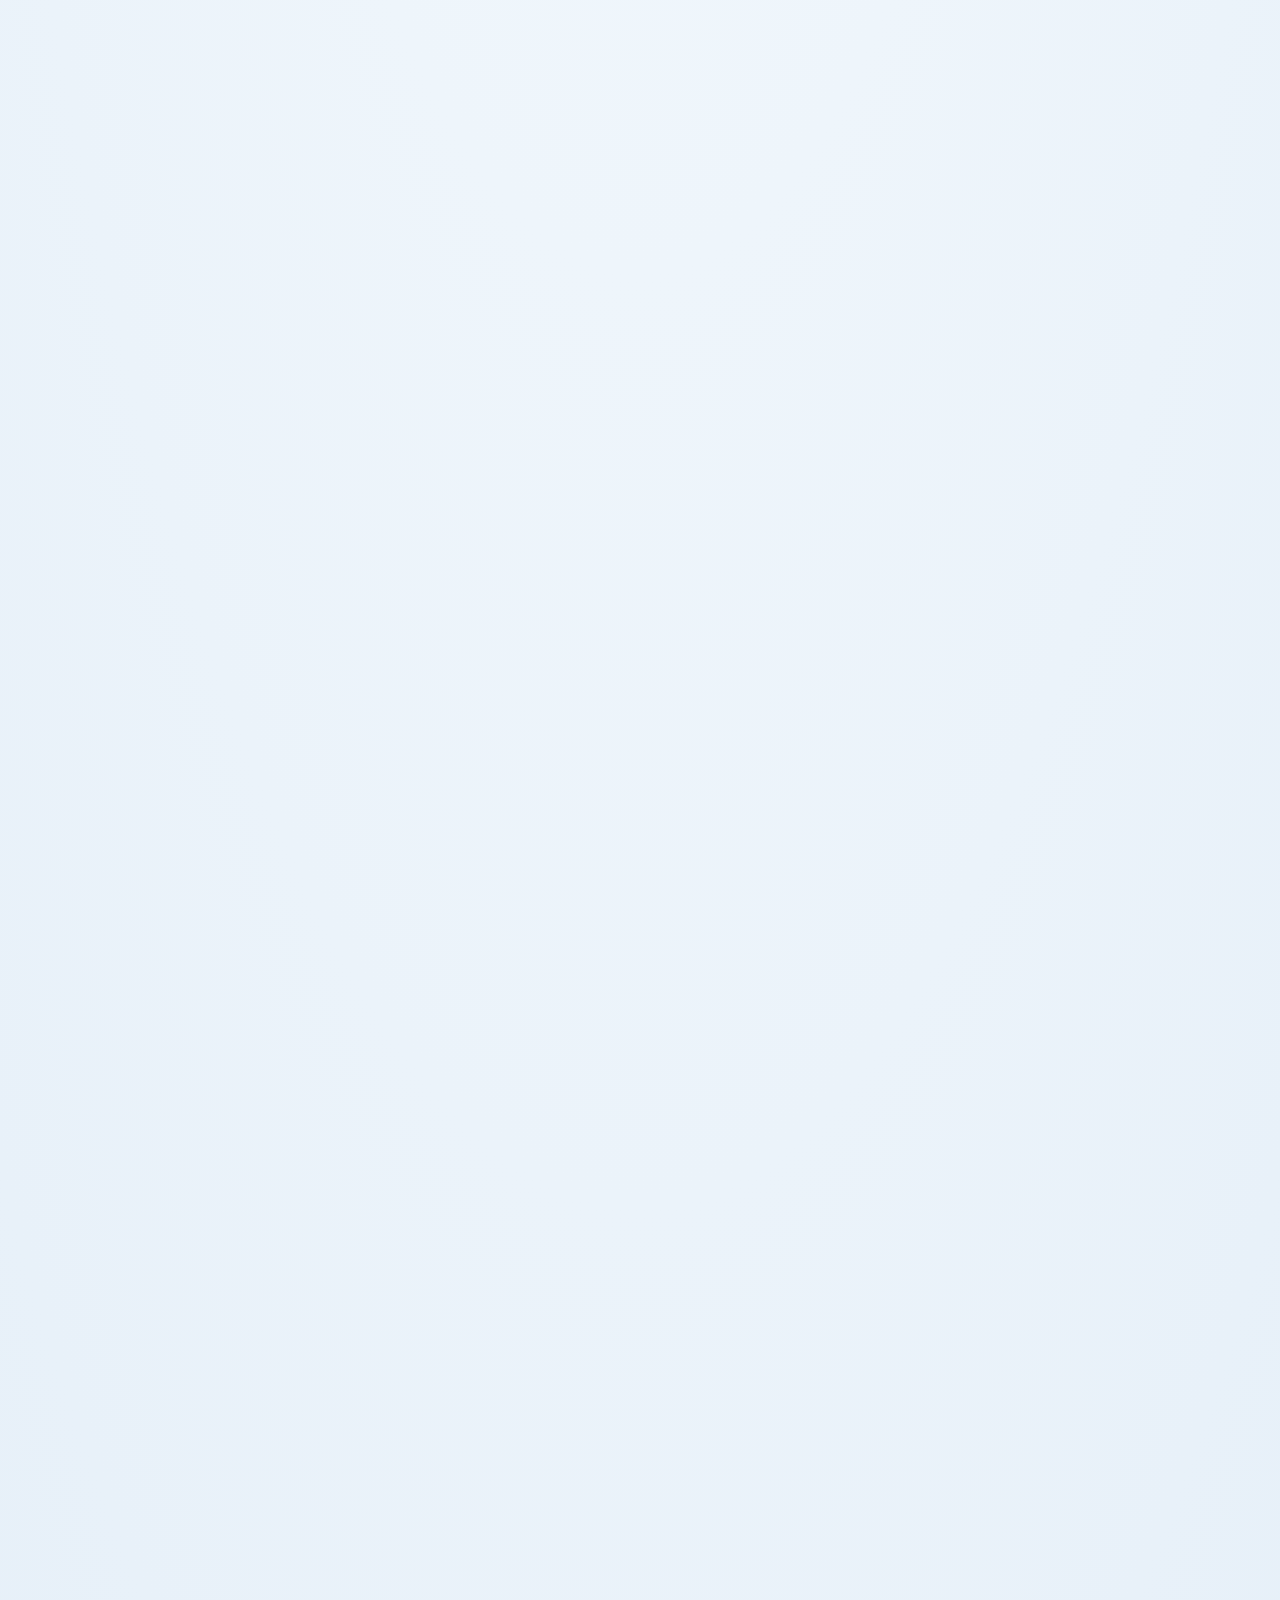
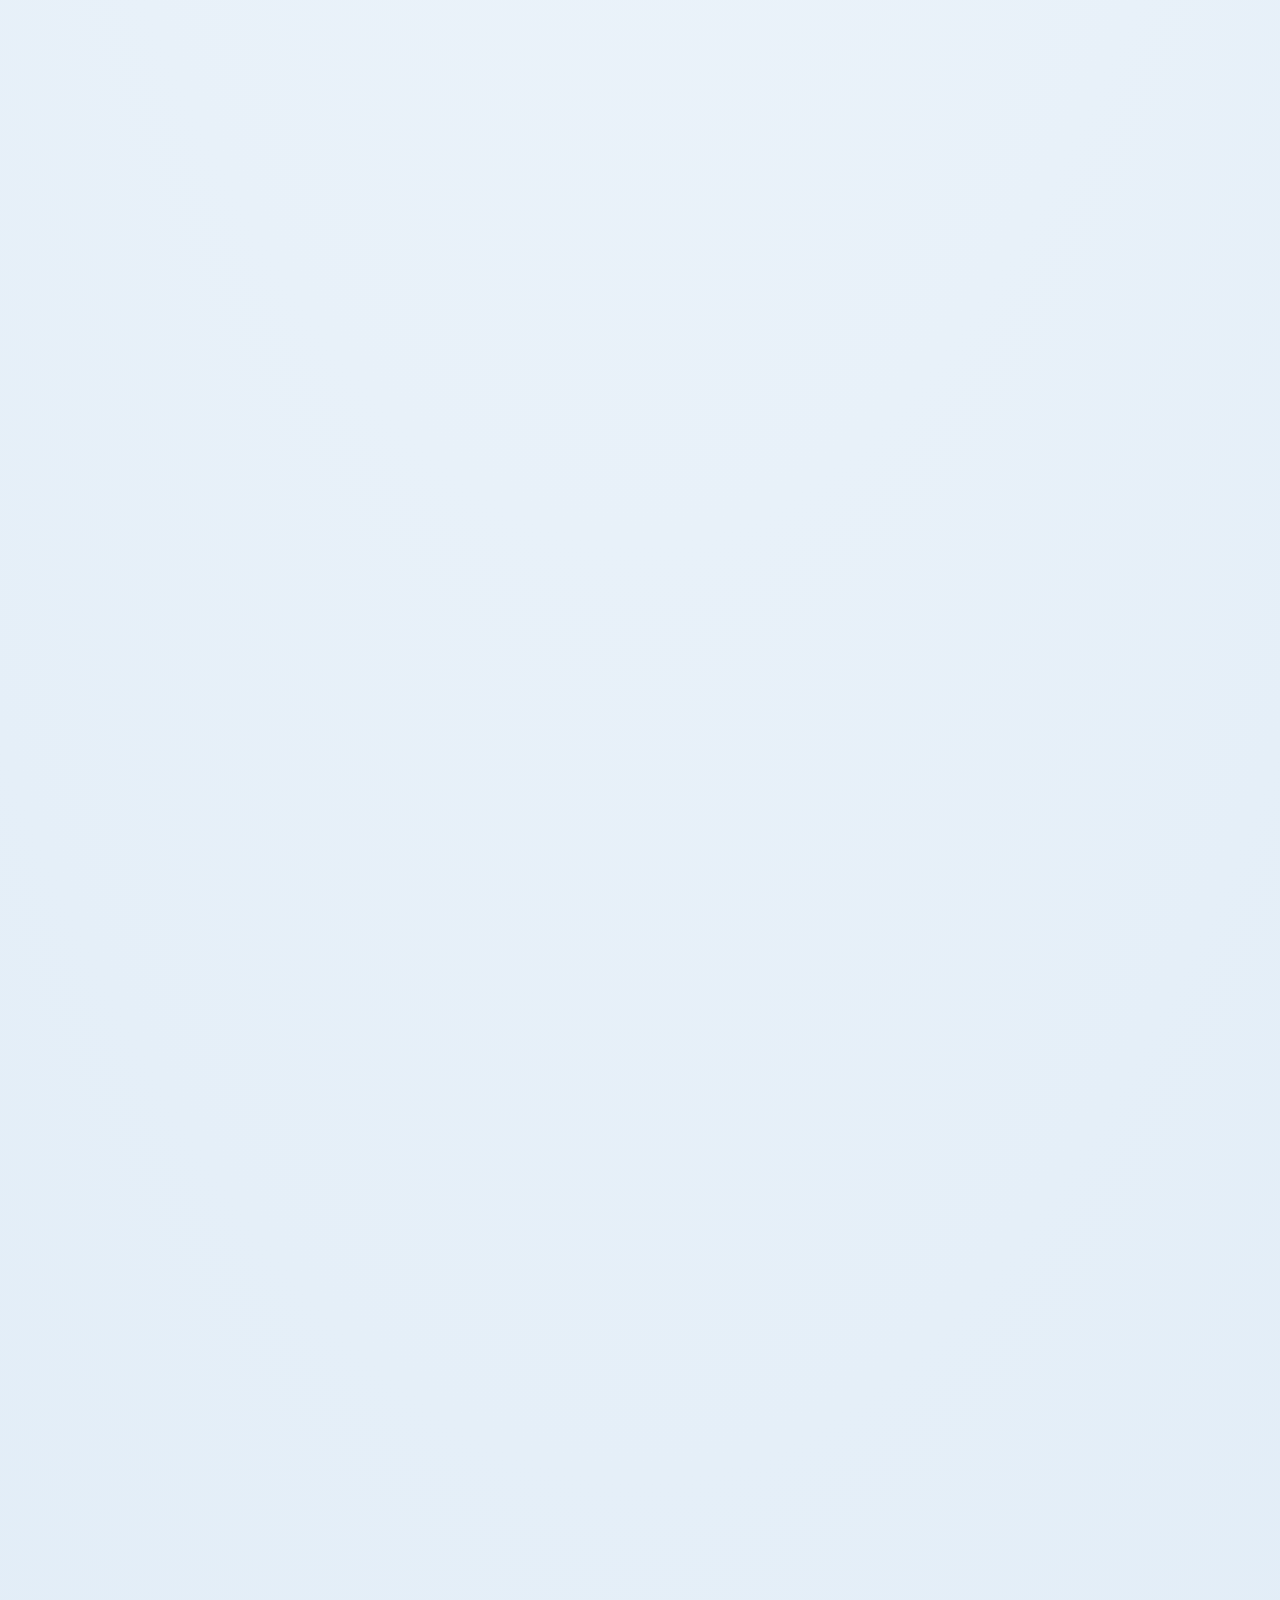
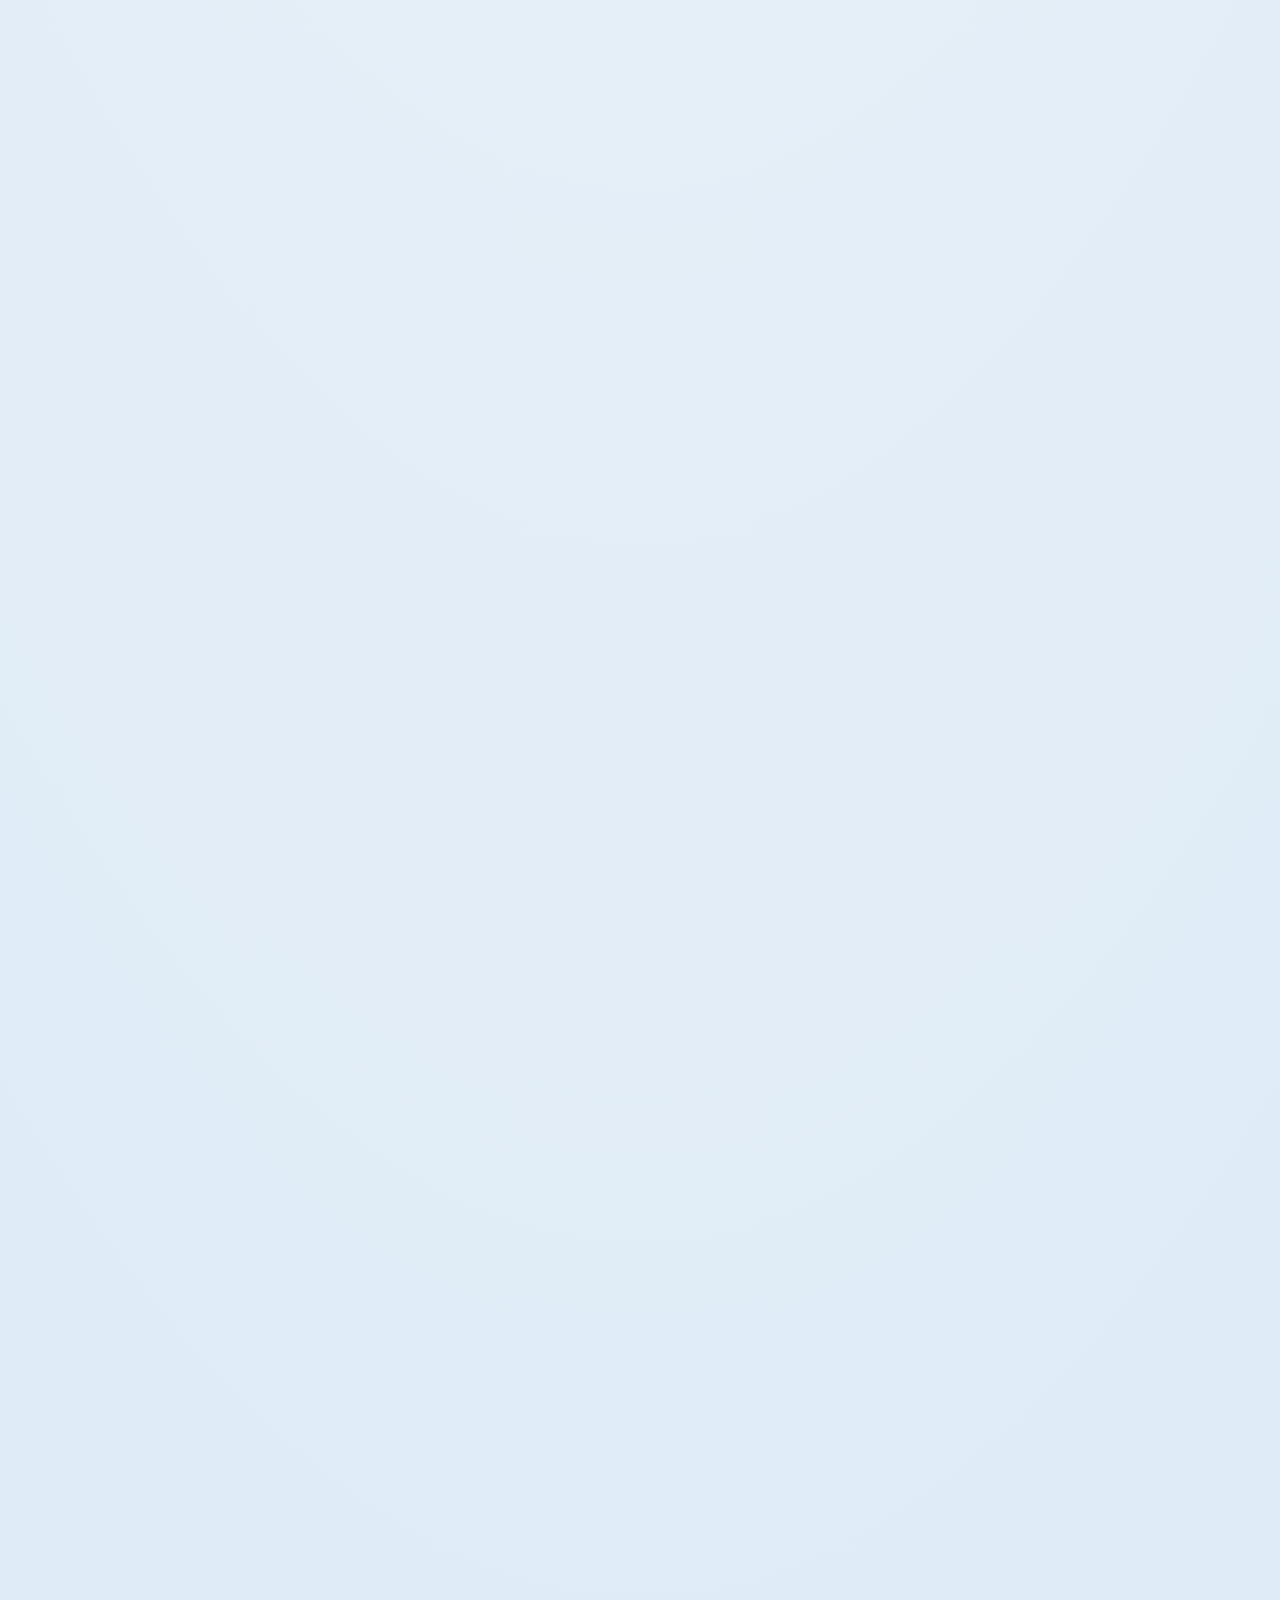
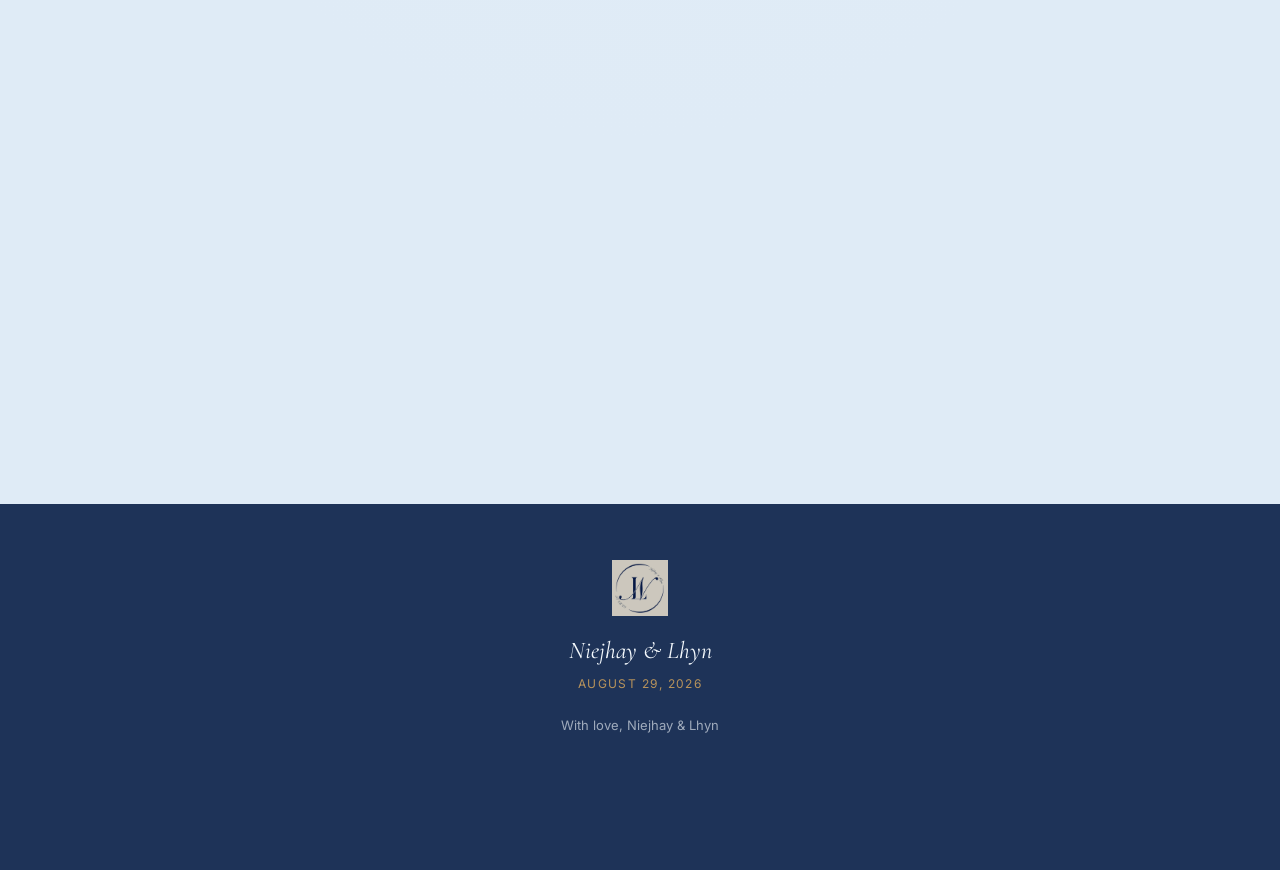
==== commit aec06b60: "Add files via upload" ====
--- a/index.html
+++ b/index.html
@@ -84,6 +84,7 @@
     <a href="#invitation" data-nav>Home</a>
     <a href="#story" data-nav>Our Story</a>
     <a href="#day" data-nav>The Day</a>
+    <a href="snap-share.html" data-nav>Snap &amp; Share</a>
     <a href="#dresscode" data-nav>Attire</a>
     <a href="#gifts" data-nav>Gifts</a>
     <a href="#rsvp" data-nav>RSVP</a>
@@ -163,33 +164,6 @@
     </div>
   </section>
 
-  <!-- ===================== SNAP & SHARE ===================== -->
-  <section id="snapshare" class="snapshare reveal-on-scroll">
-    <p class="eyebrow">Snap &amp; Share</p>
-    <h2 class="section-title">Capture the Moment</h2>
-    <p class="snapshare__note">Got a great shot of the celebration? Upload it straight to our shared gallery, or share it on your own feed — just tag it so we can find it too.</p>
-
-    <p class="snapshare__hashtag">
-      <span id="weddingHashtag">#NIEJHAYfoundhismamahaLHYN</span>
-      <button type="button" id="copyHashtagBtn" class="btn btn--outline-dark btn--small">Copy</button>
-    </p>
-
-    <div class="snapshare__box" data-endpoint="https://script.google.com/macros/s/AKfycby-TQHyM-8qvkkJQVbPpMEMi5qSR6QJcga-lsAqC12jmJh33FX3-Oh2INZt3fzkDX3a/exec">
-      <input type="file" id="snapFile" name="snapFile" accept="image/*" multiple hidden>
-      <label for="snapFile" class="btn btn--outline-dark snapshare__pick">Take or Choose Photos</label>
-
-      <div id="snapPreviewWrap" class="snapshare__preview-grid" hidden></div>
-
-      <div class="snapshare__actions">
-        <button type="button" id="snapUploadBtn" class="btn btn--gold" disabled>Upload to Our Gallery</button>
-      </div>
-
-      <p id="snapStatus" class="snapshare__status" role="status" aria-live="polite"></p>
-      <p class="snapshare__fineprint">You can select several photos at once. Sharing opens your phone's share menu so you can post directly to Instagram, Facebook, or Messages with our hashtag pre-filled.</p>
-    </div>
-  </section>
-
-
   <!-- ===================== OUR STORY ===================== -->
   <section id="story" class="story reveal-on-scroll">
     <p class="eyebrow">Our Story</p>
@@ -267,7 +241,7 @@
     <h2 class="section-title section-title--light">Join Our Celebration</h2>
     <p class="rsvp__note">We would be honored to celebrate this special day with you. Kindly respond on or before <strong>August 20, 2026</strong>.</p>
 
-    <form id="rsvpForm" class="rsvp__form" data-endpoint="https://script.google.com/macros/s/AKfycby-TQHyM-8qvkkJQVbPpMEMi5qSR6QJcga-lsAqC12jmJh33FX3-Oh2INZt3fzkDX3a/exec">
+    <form id="rsvpForm" class="rsvp__form" data-endpoint="https://script.google.com/macros/s/AKfycbxNNDT3jyLNLBJxykHoW6bI-Y5Tm_G8wjrVmhy3kyQnVaGuU8vIfyz7G0C_ObS2p6iH7w/exec">
       <input type="hidden" name="formType" value="rsvp">
 
       <label for="rsvpName">Full Name</label>
--- a/style.css
+++ b/style.css
@@ -699,6 +699,11 @@
   background: radial-gradient(120% 140% at 50% -10%, var(--paper) 0%, var(--paper-wash) 100%);
   text-align: center;
 }
+/* Used when this section sits at the very top of its own page
+   (snap-share.html), so it clears the fixed nav bar like .invite does. */
+.snapshare--page-top{
+  padding-top: calc(var(--section-y) + 20px);
+}
 .snapshare__note{
   max-width: 420px;
   margin: 0 auto;
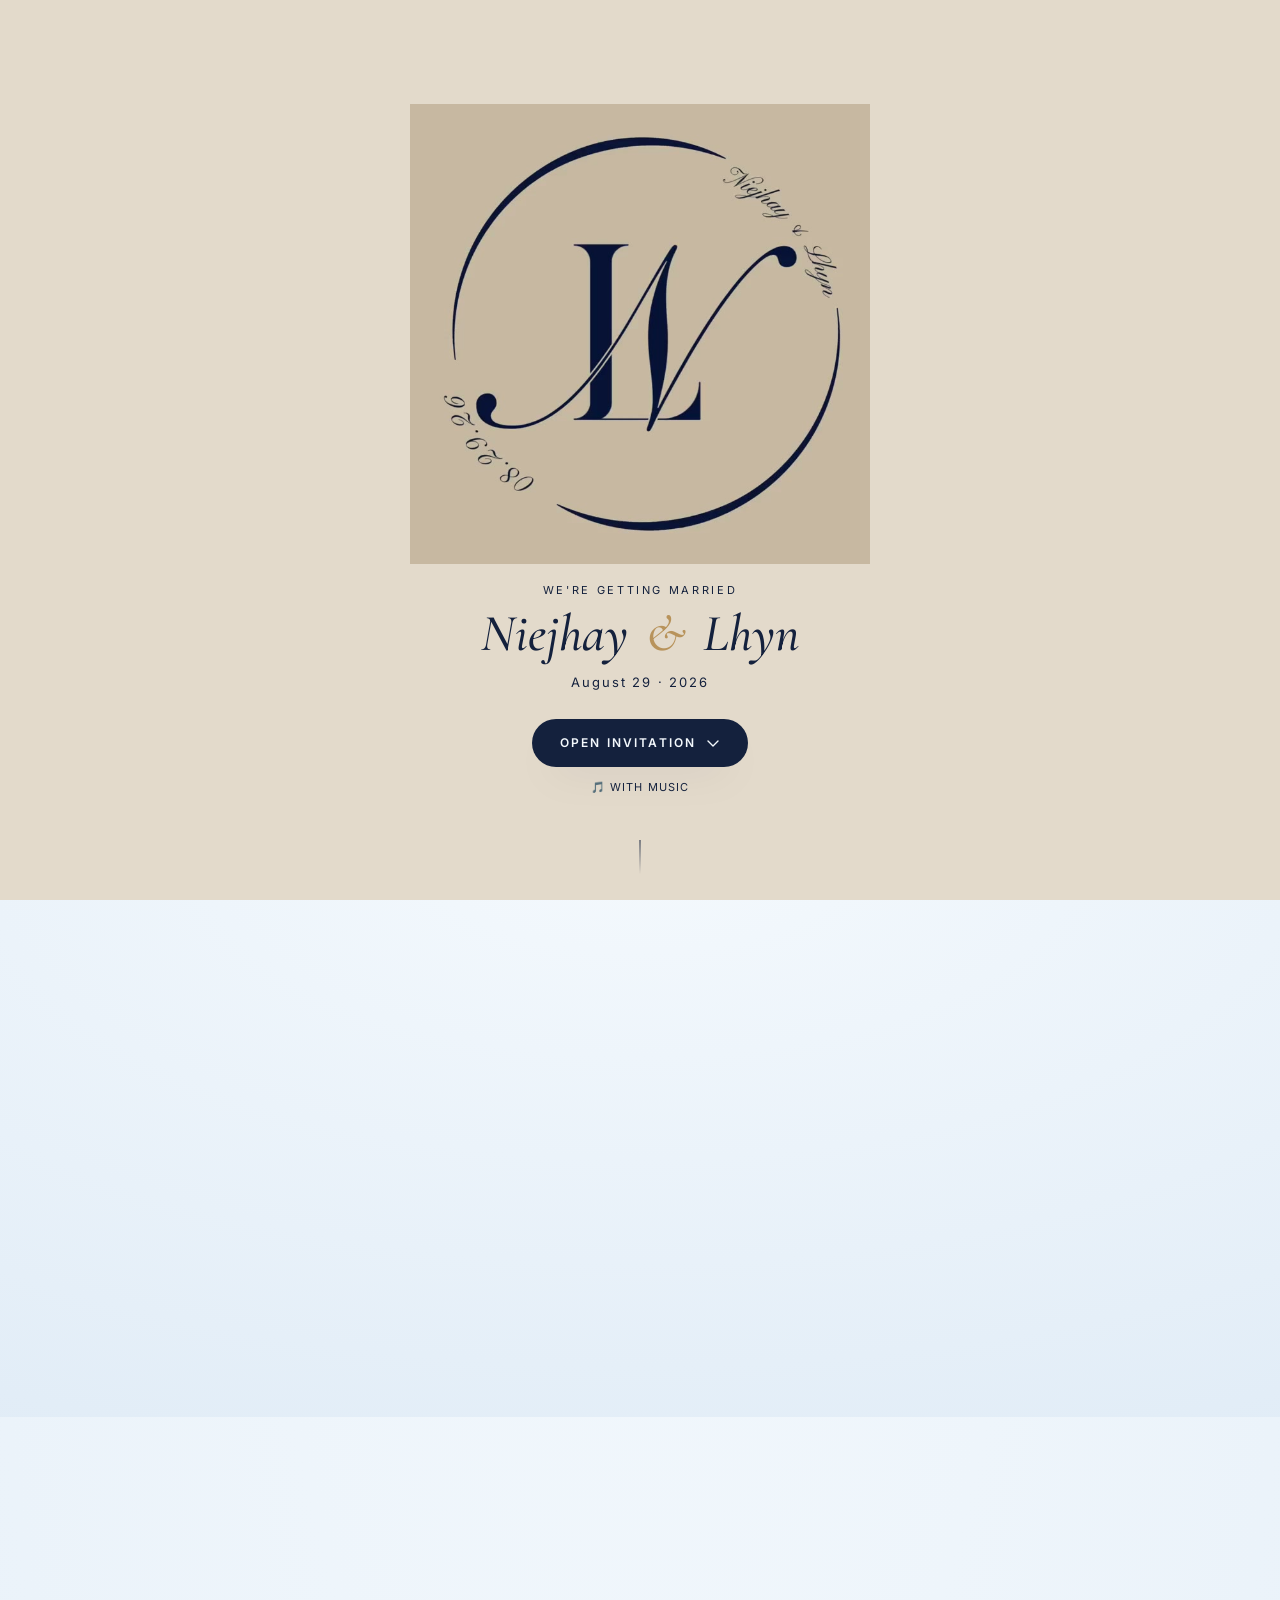
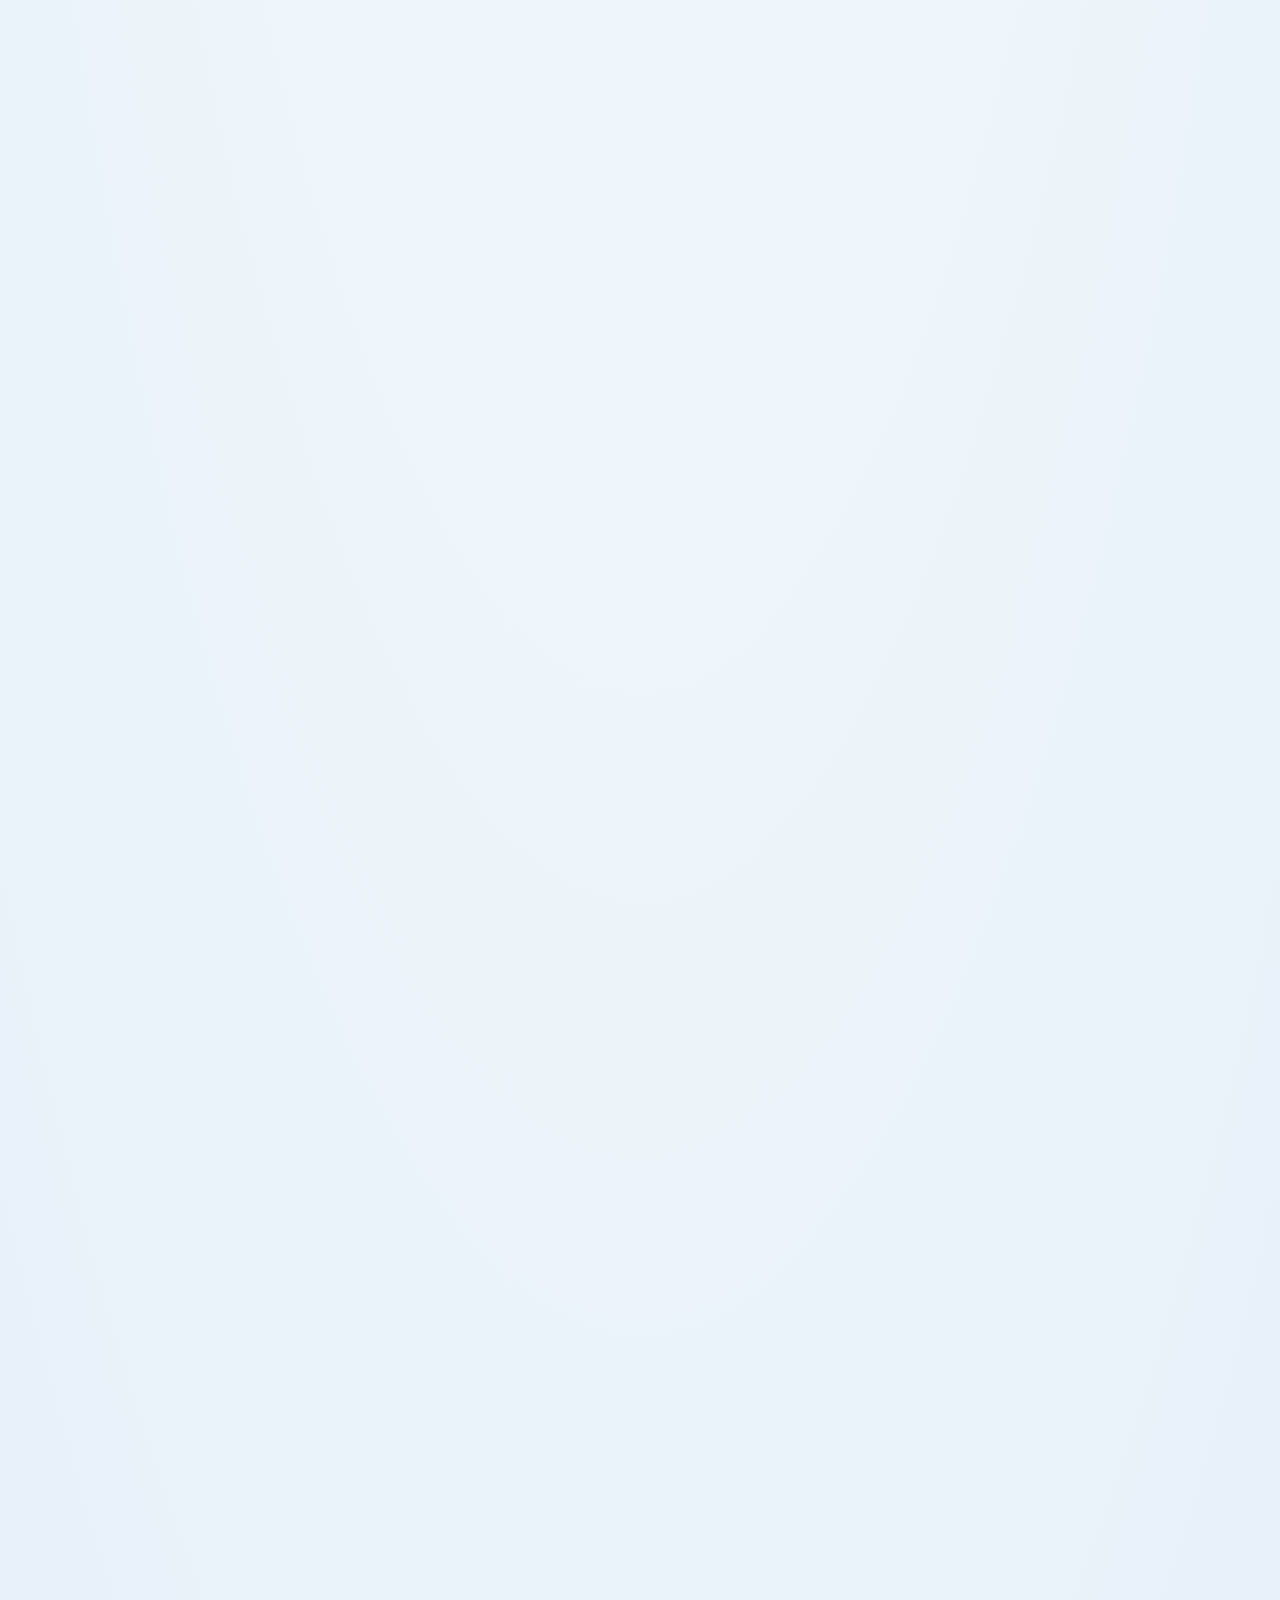
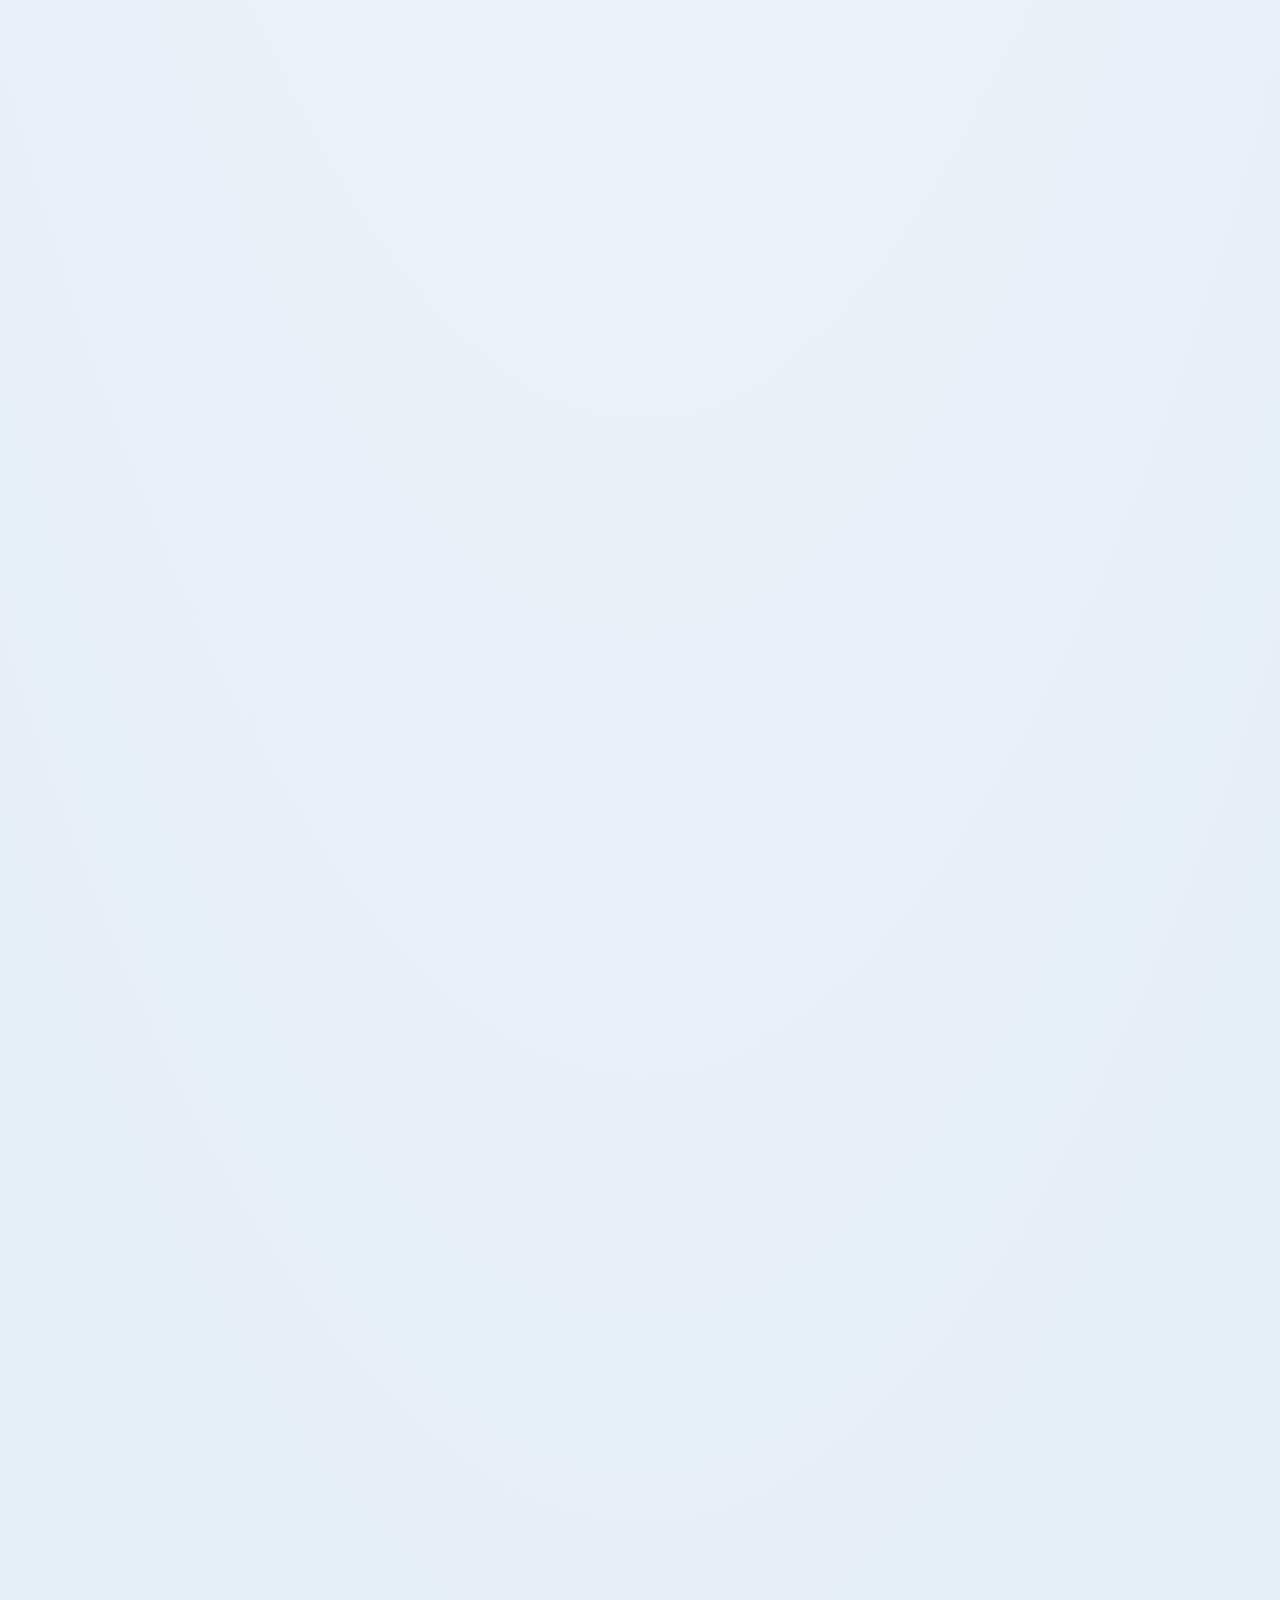
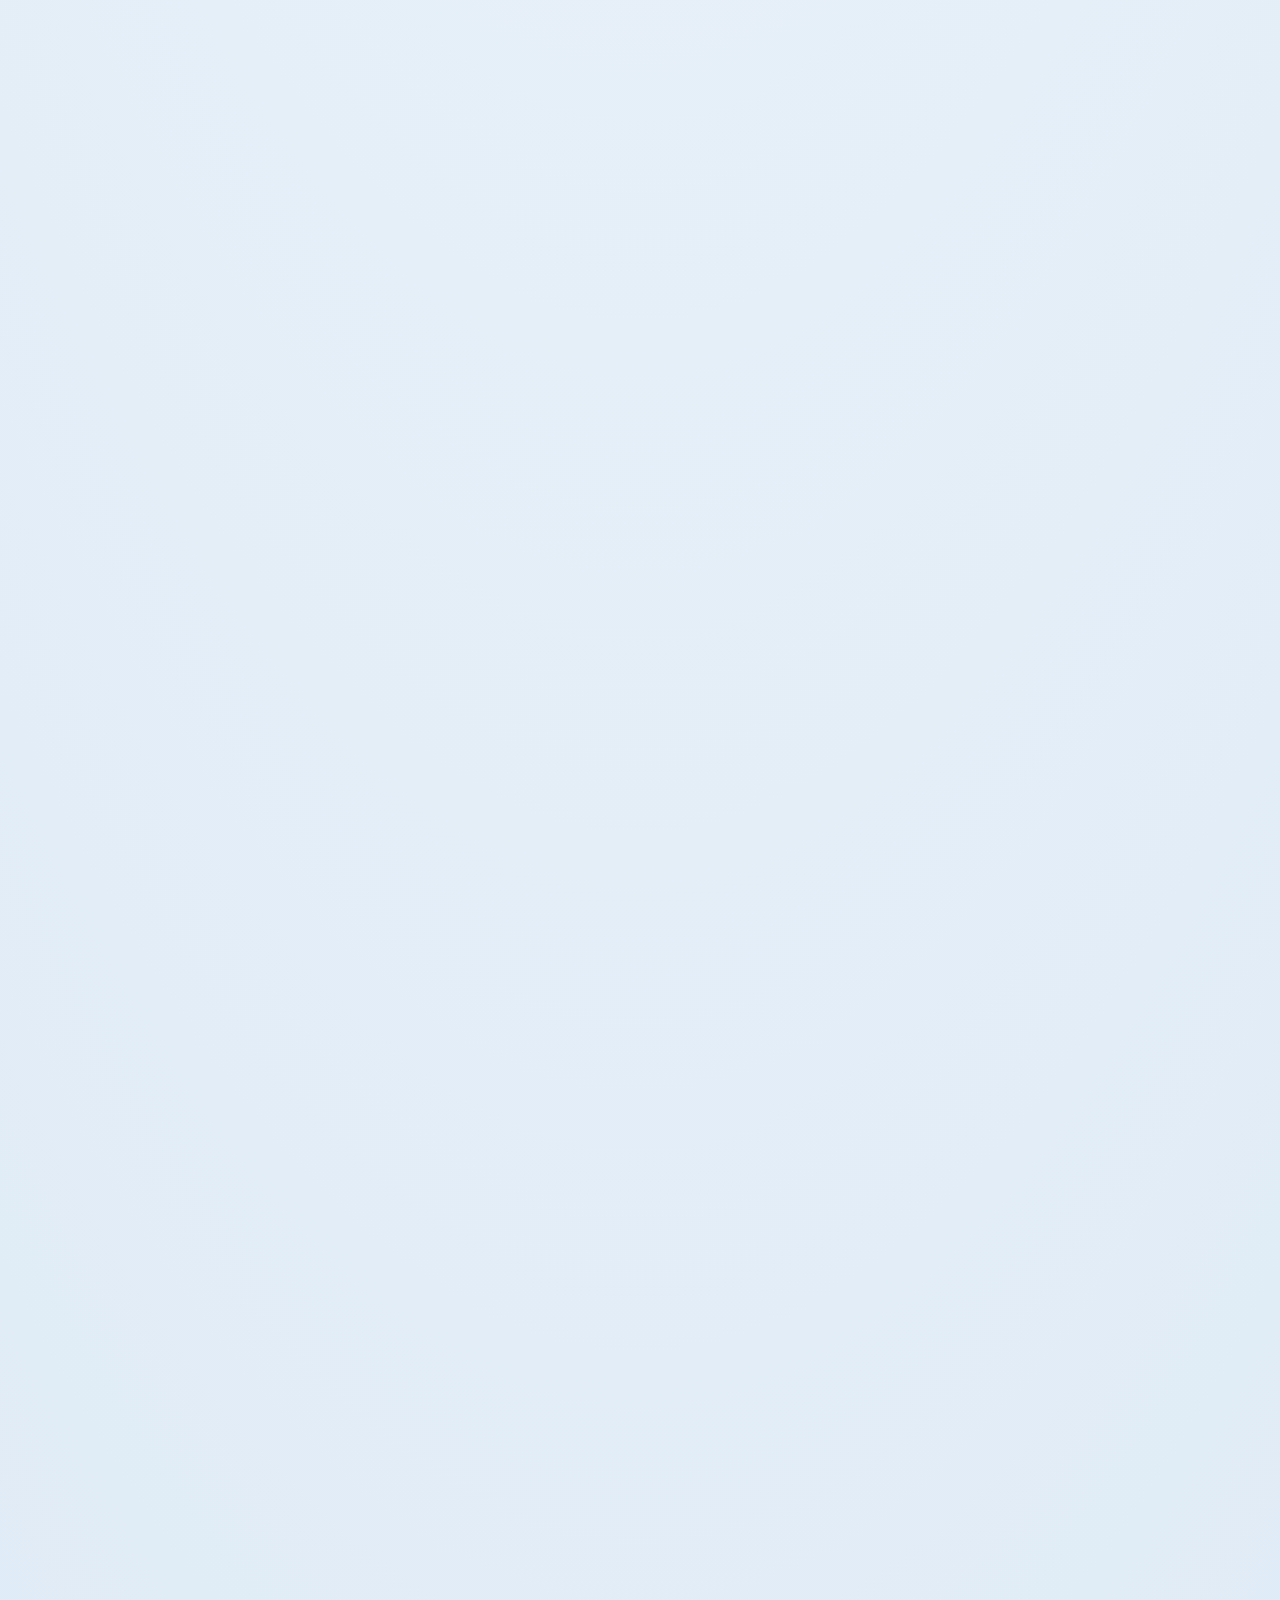
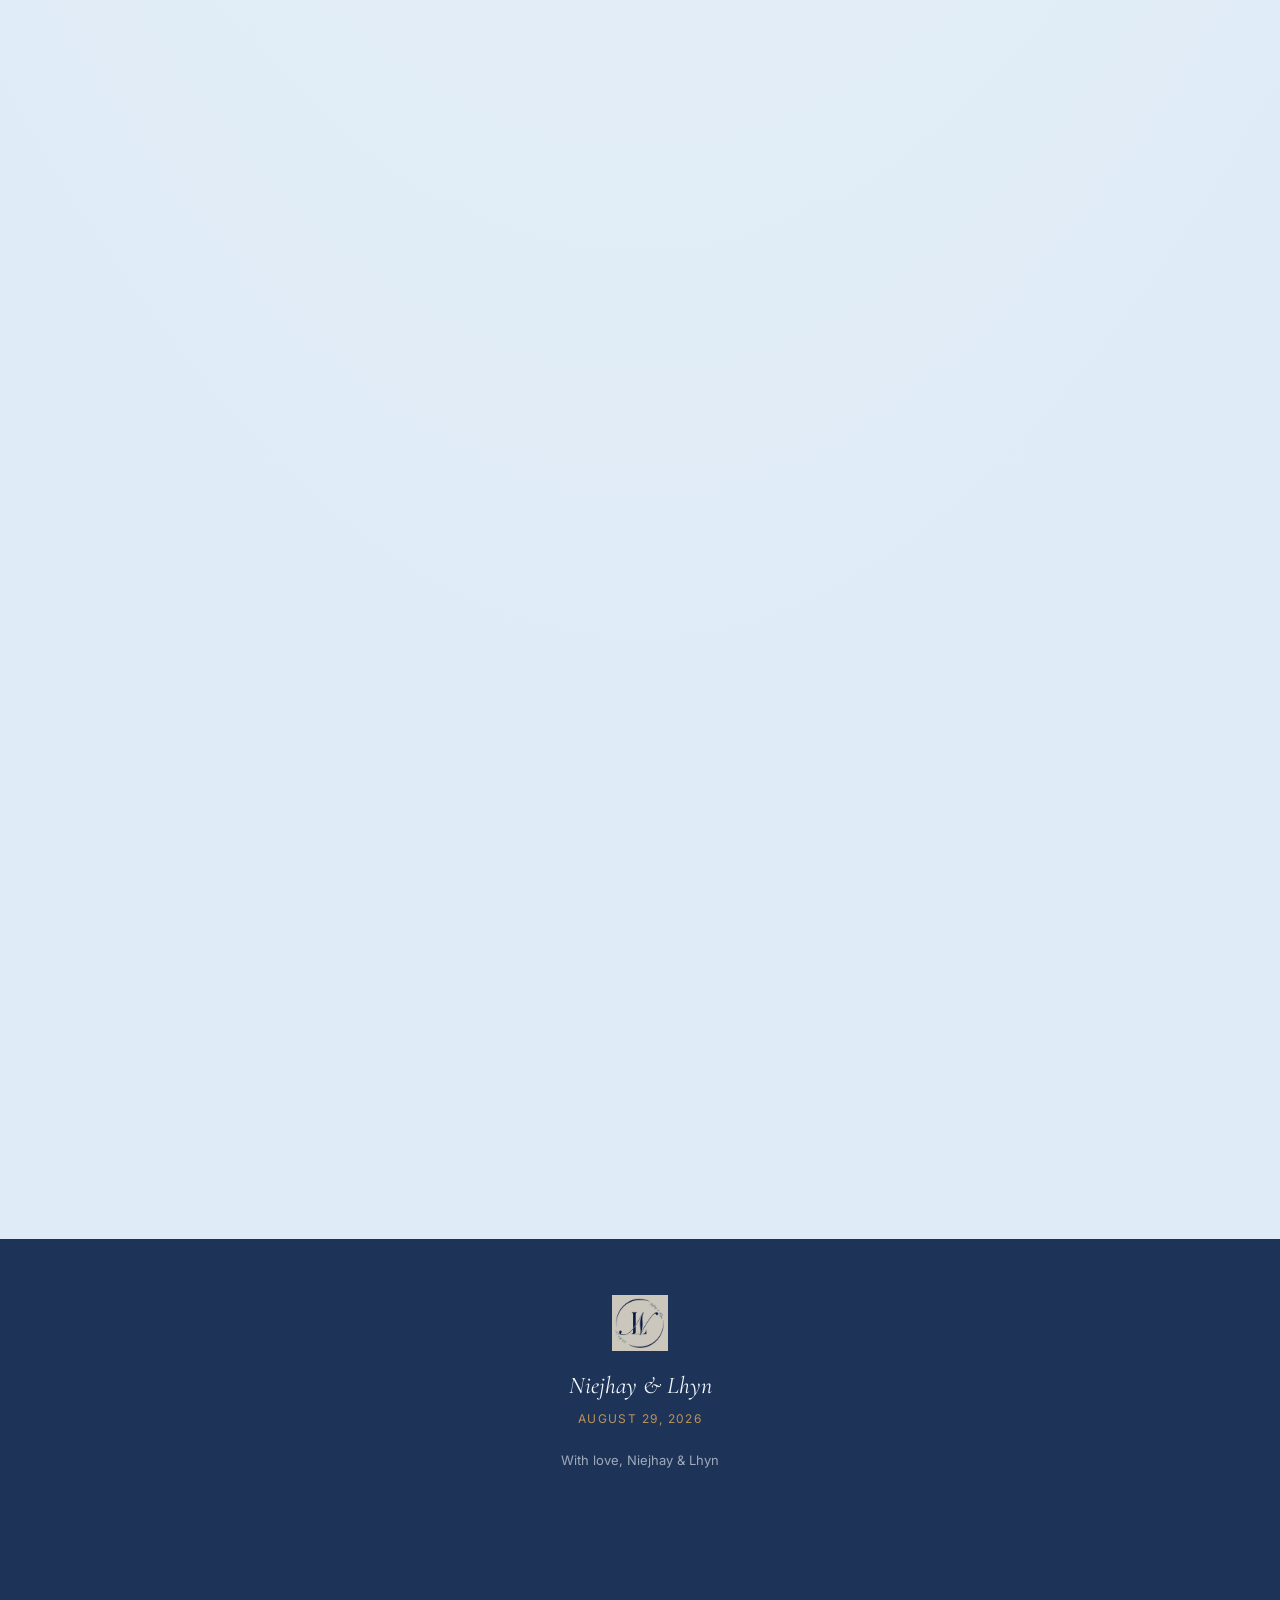
==== commit 22c52a11: "Add files via upload" ====
--- a/index.html
+++ b/index.html
@@ -210,6 +210,17 @@
     <div id="galleryGrid" class="gallery__grid"></div>
   </section>
 
+  <!-- ===================== SNAP & SHARE QR ===================== -->
+  <section id="snapshare-qr" class="snapshare-qr reveal-on-scroll">
+    <p class="eyebrow">Snap &amp; Share</p>
+    <h2 class="section-title">Share Your Photos</h2>
+    <p class="snapshare-qr__note">Scan the code with your phone camera to upload your photos straight to our gallery, or share them on your own feed with our hashtag.</p>
+    <a href="snap-share.html" class="snapshare-qr__frame" aria-label="Open the Snap and Share page">
+      <img src="assets/snap-share-qr.png" alt="QR code linking to the Snap and Share photo upload page" loading="lazy" width="1800" height="2040">
+    </a>
+    <a href="snap-share.html" class="btn btn--outline">Open Snap &amp; Share</a>
+  </section>
+
     <!-- ===================== DRESS CODE ===================== -->
   <section id="dresscode" class="dresscode reveal-on-scroll">
     <p class="eyebrow eyebrow--light">Attire</p>
--- a/style.css
+++ b/style.css
@@ -1001,6 +1001,38 @@
   opacity: 0.55;
 }
 
+/* =========================================================
+   SNAP & SHARE QR
+   ========================================================= */
+.snapshare-qr{
+  padding: var(--section-y) var(--pad);
+  text-align: center;
+  background: var(--paper);
+}
+.snapshare-qr__note{
+  max-width: 420px;
+  margin: 0 auto 28px;
+  font-size: 14px;
+  line-height: 1.7;
+  color: var(--charcoal);
+  opacity: 0.8;
+}
+.snapshare-qr__frame{
+  display: block;
+  width: 200px;
+  max-width: 60vw;
+  margin: 0 auto 28px;
+  padding: 12px;
+  background: #fff;
+  border-radius: var(--radius);
+  box-shadow: var(--shadow-soft);
+}
+.snapshare-qr__frame img{
+  display: block;
+  width: 100%;
+  height: auto;
+}
+
 @media (min-width: 540px){
   .gallery__grid{ grid-template-columns: repeat(3, 1fr); }
 }
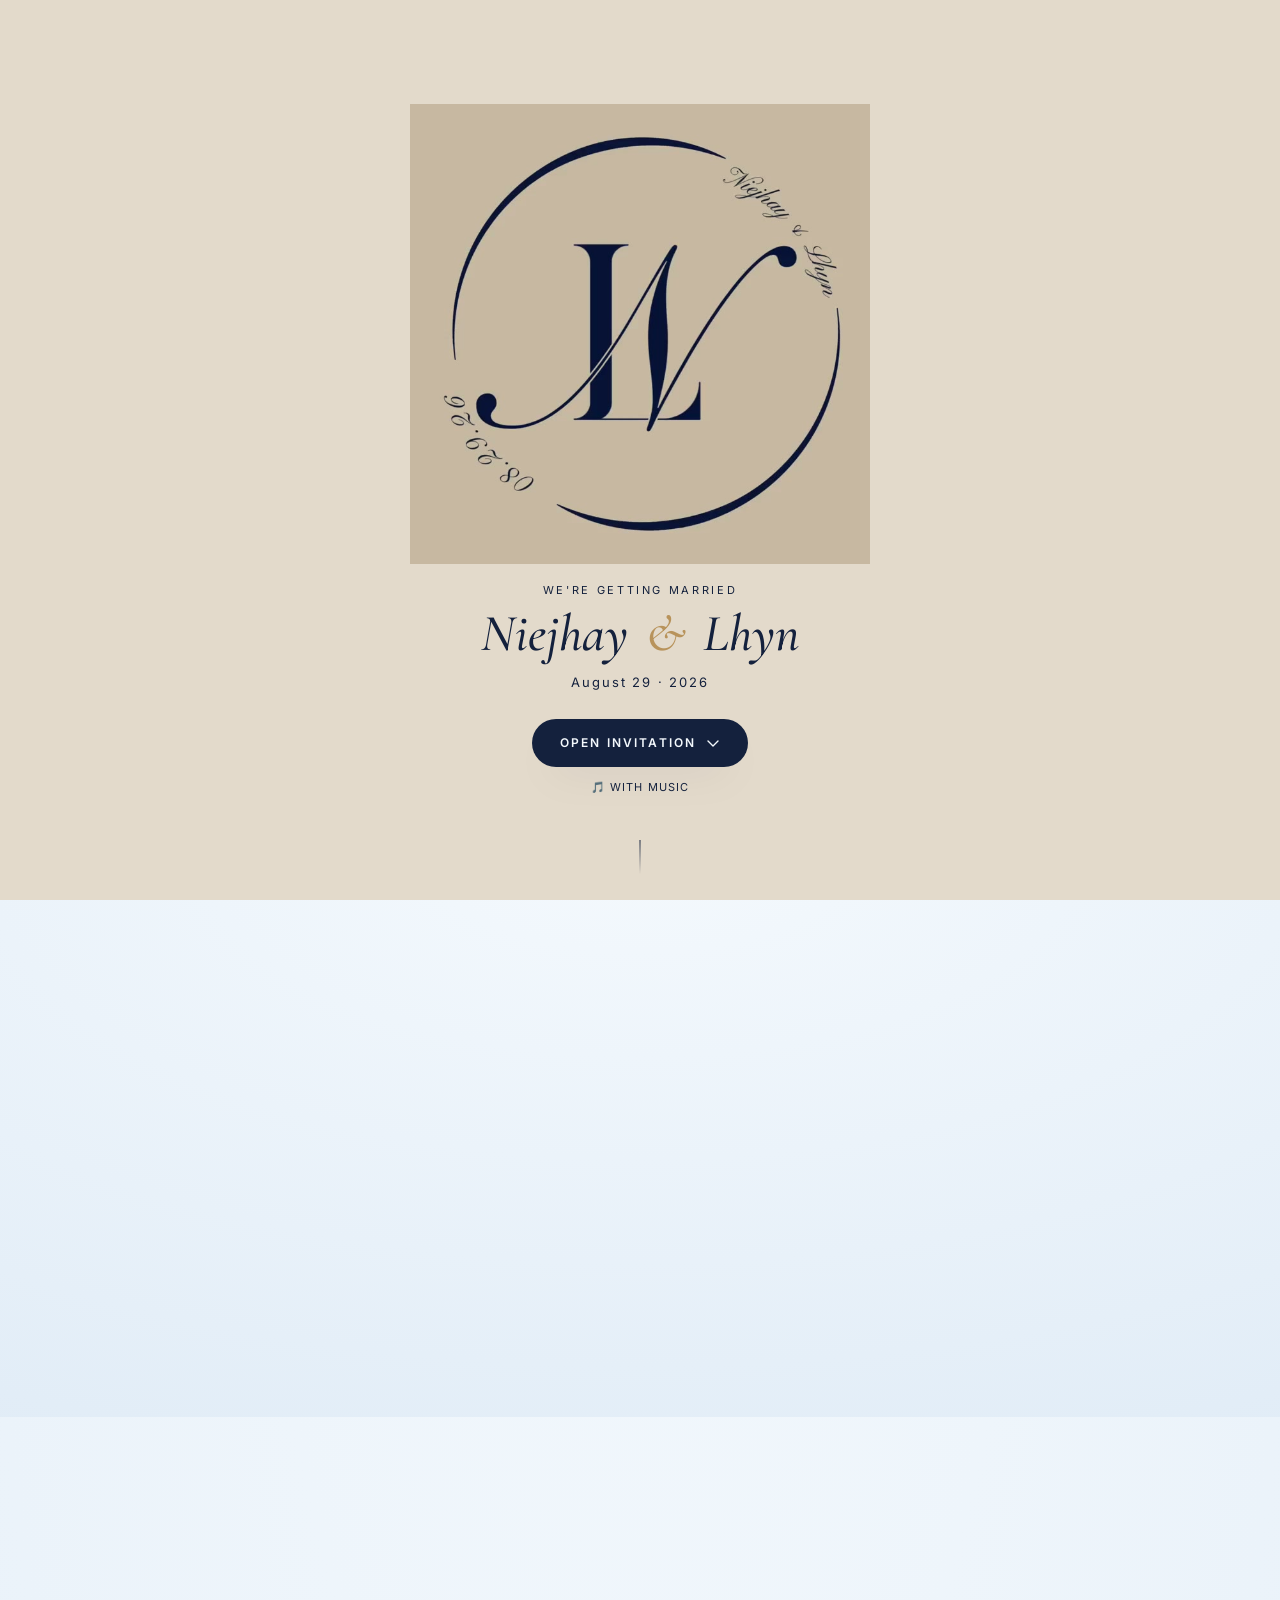
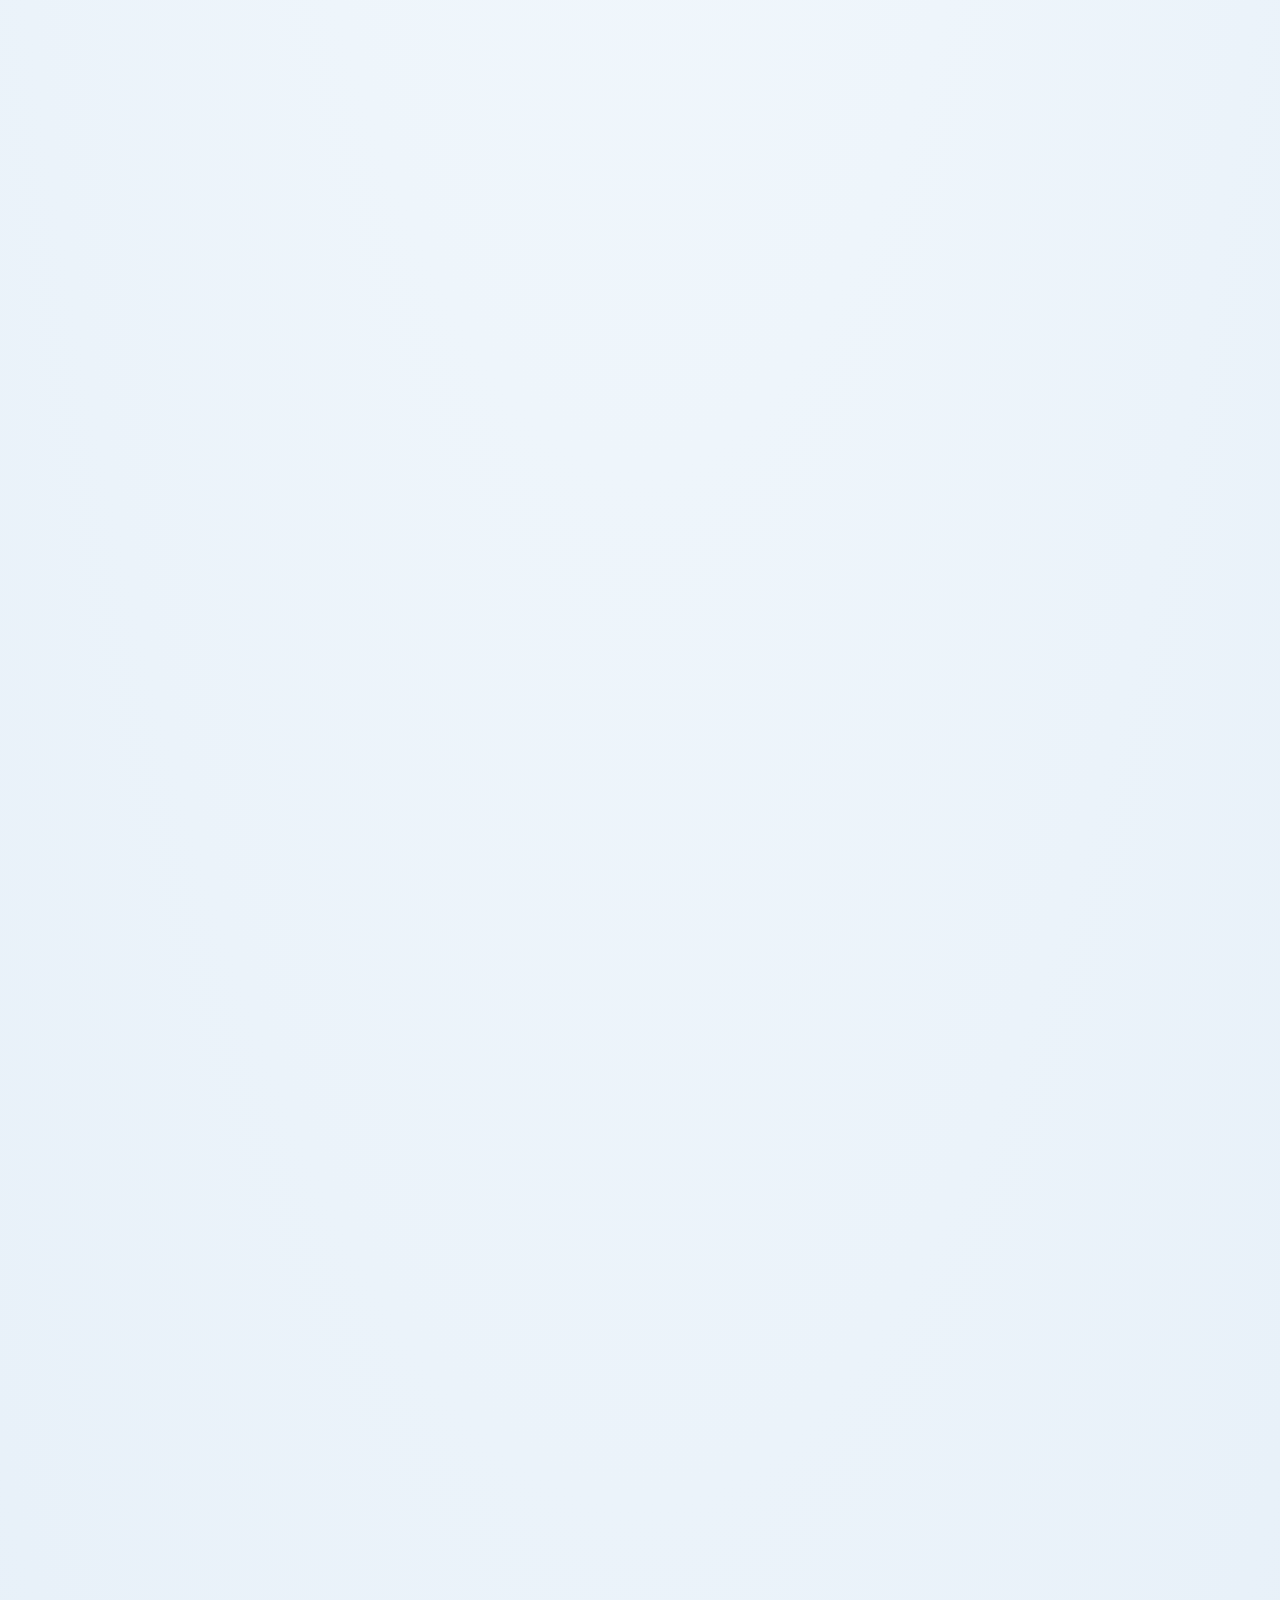
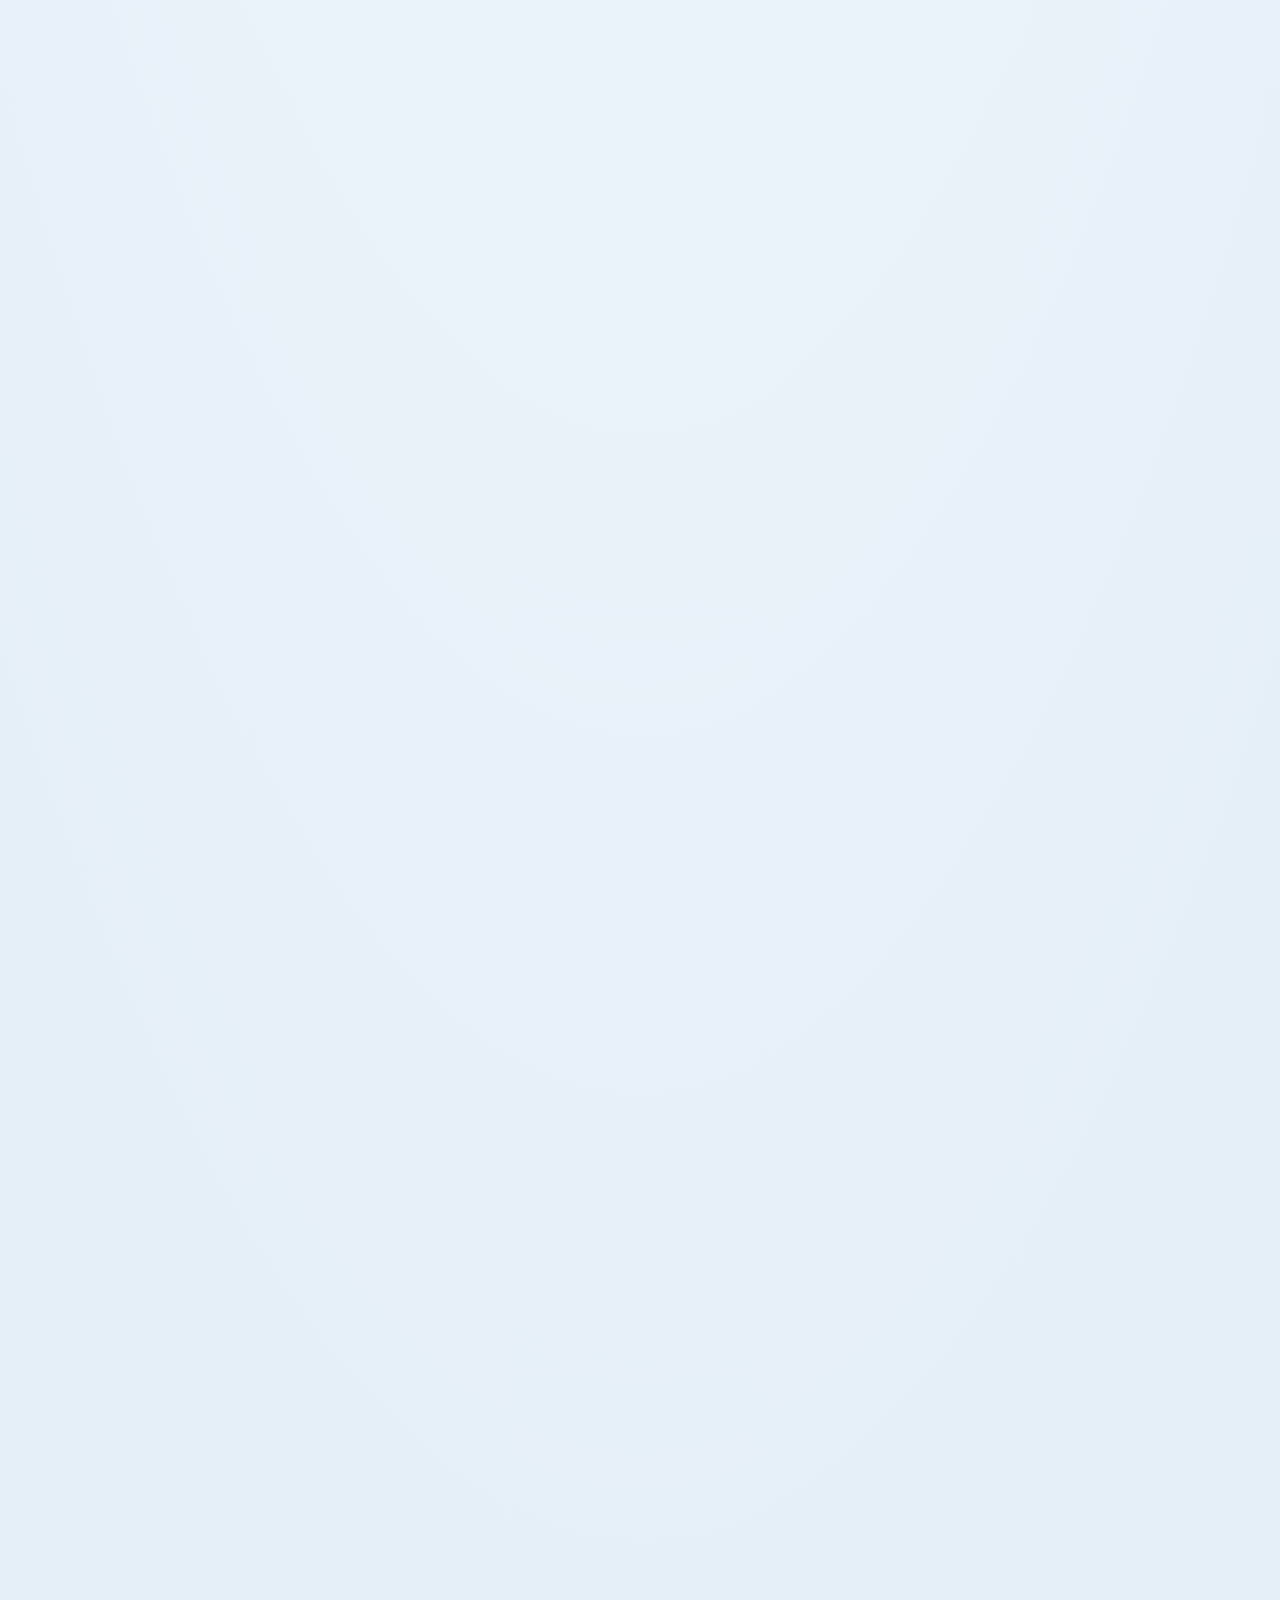
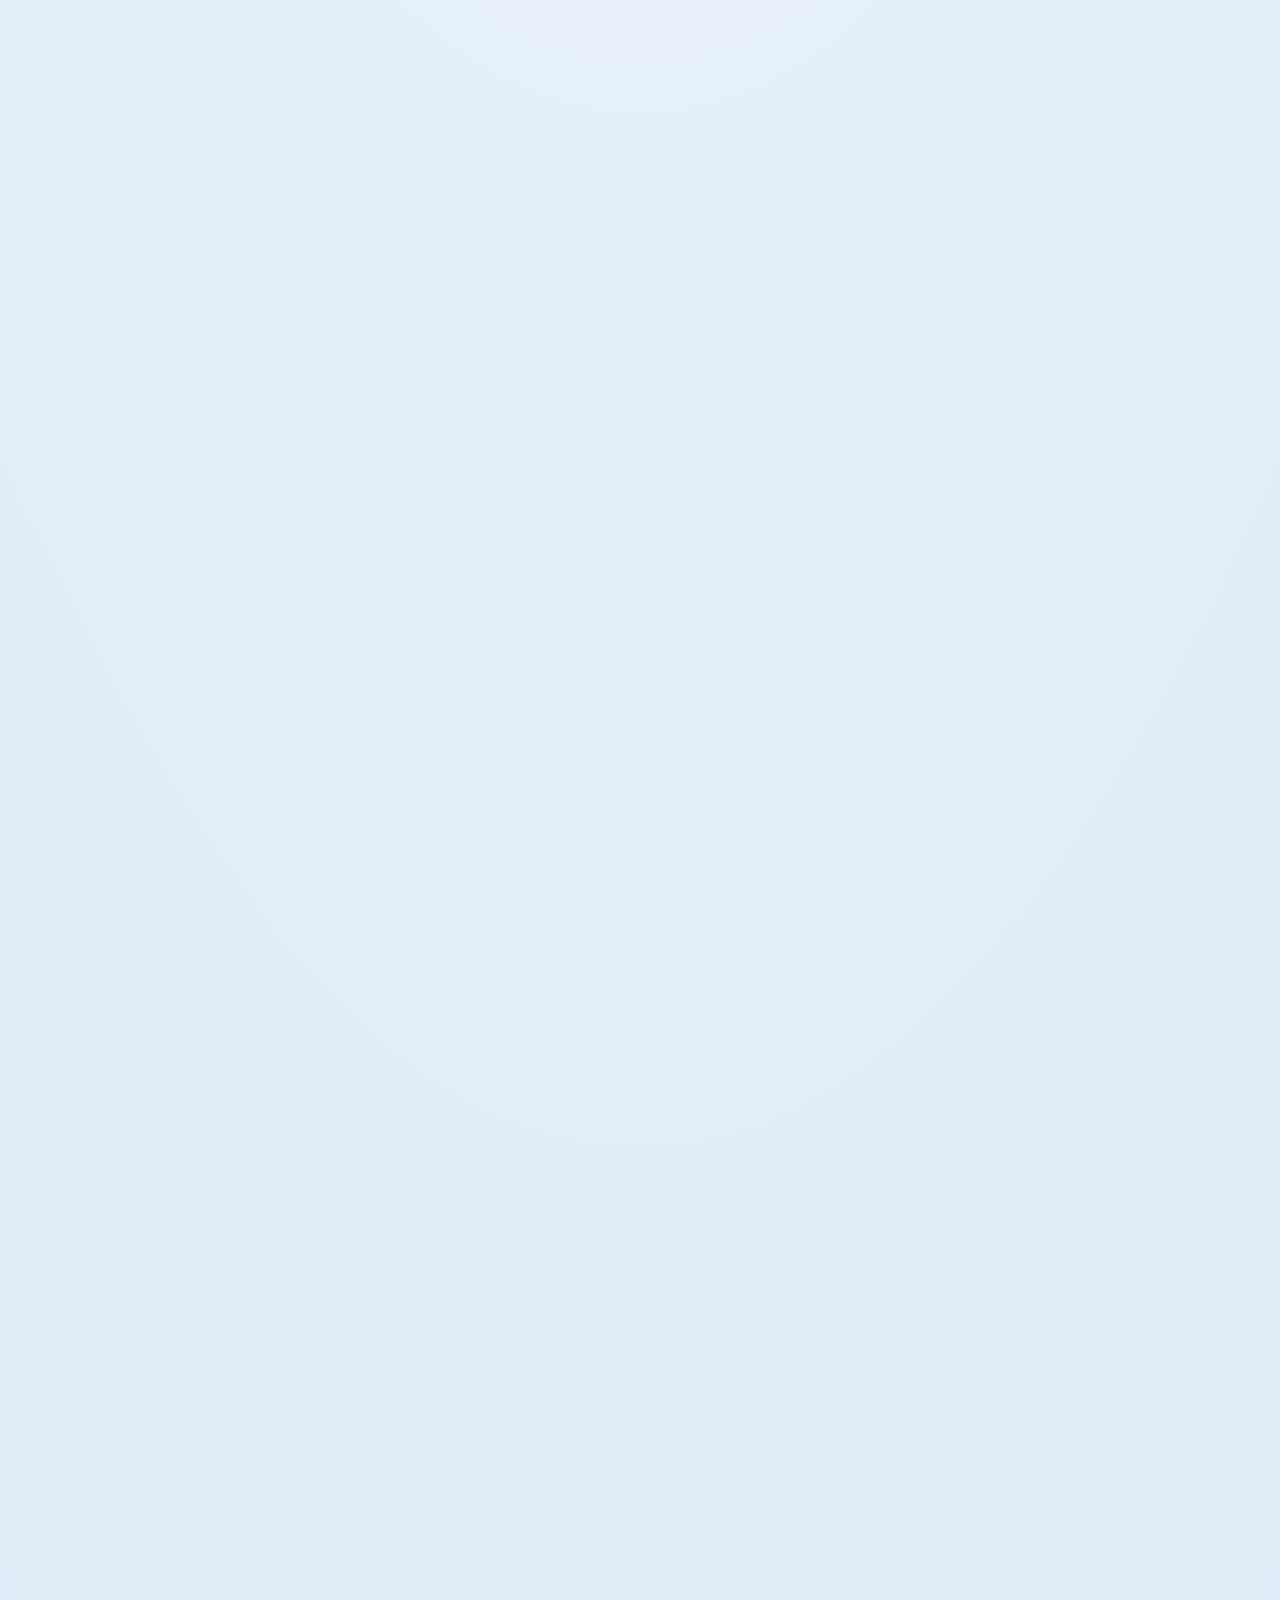
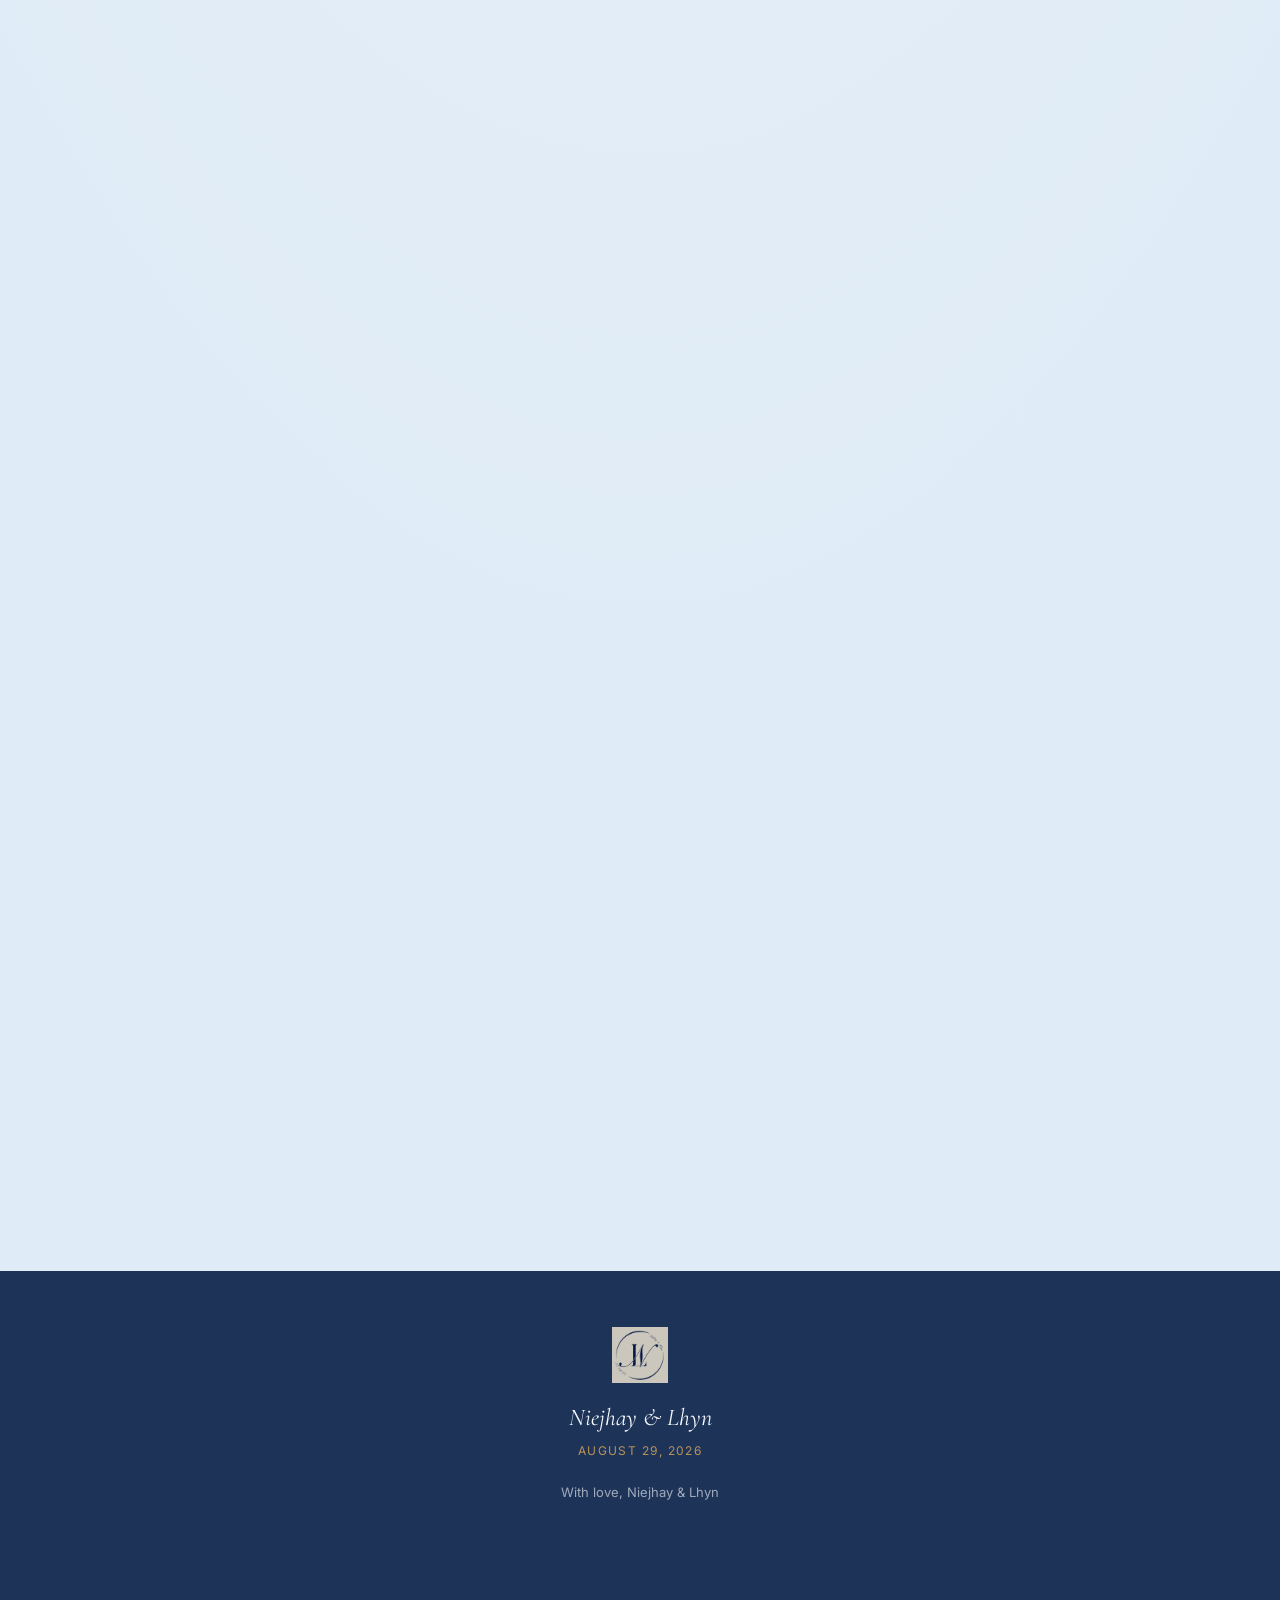
==== commit ffc2f5f0: "Add files via upload" ====
--- a/index.html
+++ b/index.html
@@ -84,6 +84,7 @@
     <a href="#invitation" data-nav>Home</a>
     <a href="#story" data-nav>Our Story</a>
     <a href="#day" data-nav>The Day</a>
+    <a href="guest-table.html" data-nav>Find Your Table</a>
     <a href="snap-share.html" data-nav>Snap &amp; Share</a>
     <a href="#dresscode" data-nav>Attire</a>
     <a href="#gifts" data-nav>Gifts</a>
@@ -157,9 +158,14 @@
         <p class="day__time">Following the Ceremony</p>
         <h3>Coastal Grove Clubhouse</h3>
         <p class="day__place">Kaparangan, Orani, Bataan, Philippines</p>
-        <a class="btn btn--outline" href="https://www.google.com/maps/search/?api=1&query=Clubhouse+Coastal+Grove%2C+Kaparangan%2C+Orani%2C+Bataan%2C+Philippines" target="_blank" rel="noopener">
-          Get Directions
-        </a>
+        <div class="day__actions">
+          <a class="btn btn--outline" href="https://www.google.com/maps/search/?api=1&query=Clubhouse+Coastal+Grove%2C+Kaparangan%2C+Orani%2C+Bataan%2C+Philippines" target="_blank" rel="noopener">
+            Get Directions
+          </a>
+          <a class="btn btn--outline" href="guest-table.html">
+            Find Your Table
+          </a>
+        </div>
       </article>
     </div>
   </section>
--- a/style.css
+++ b/style.css
@@ -1285,3 +1285,14 @@
   .day{ padding-left: var(--pad); padding-right: var(--pad); }
   .entourage__details{ max-width: 640px; }
 }
+
+
+/* =========================================================
+   Guest Table integration
+   ========================================================= */
+.day__actions{
+  display:flex;
+  flex-wrap:wrap;
+  gap:10px;
+  justify-content:center;
+}
